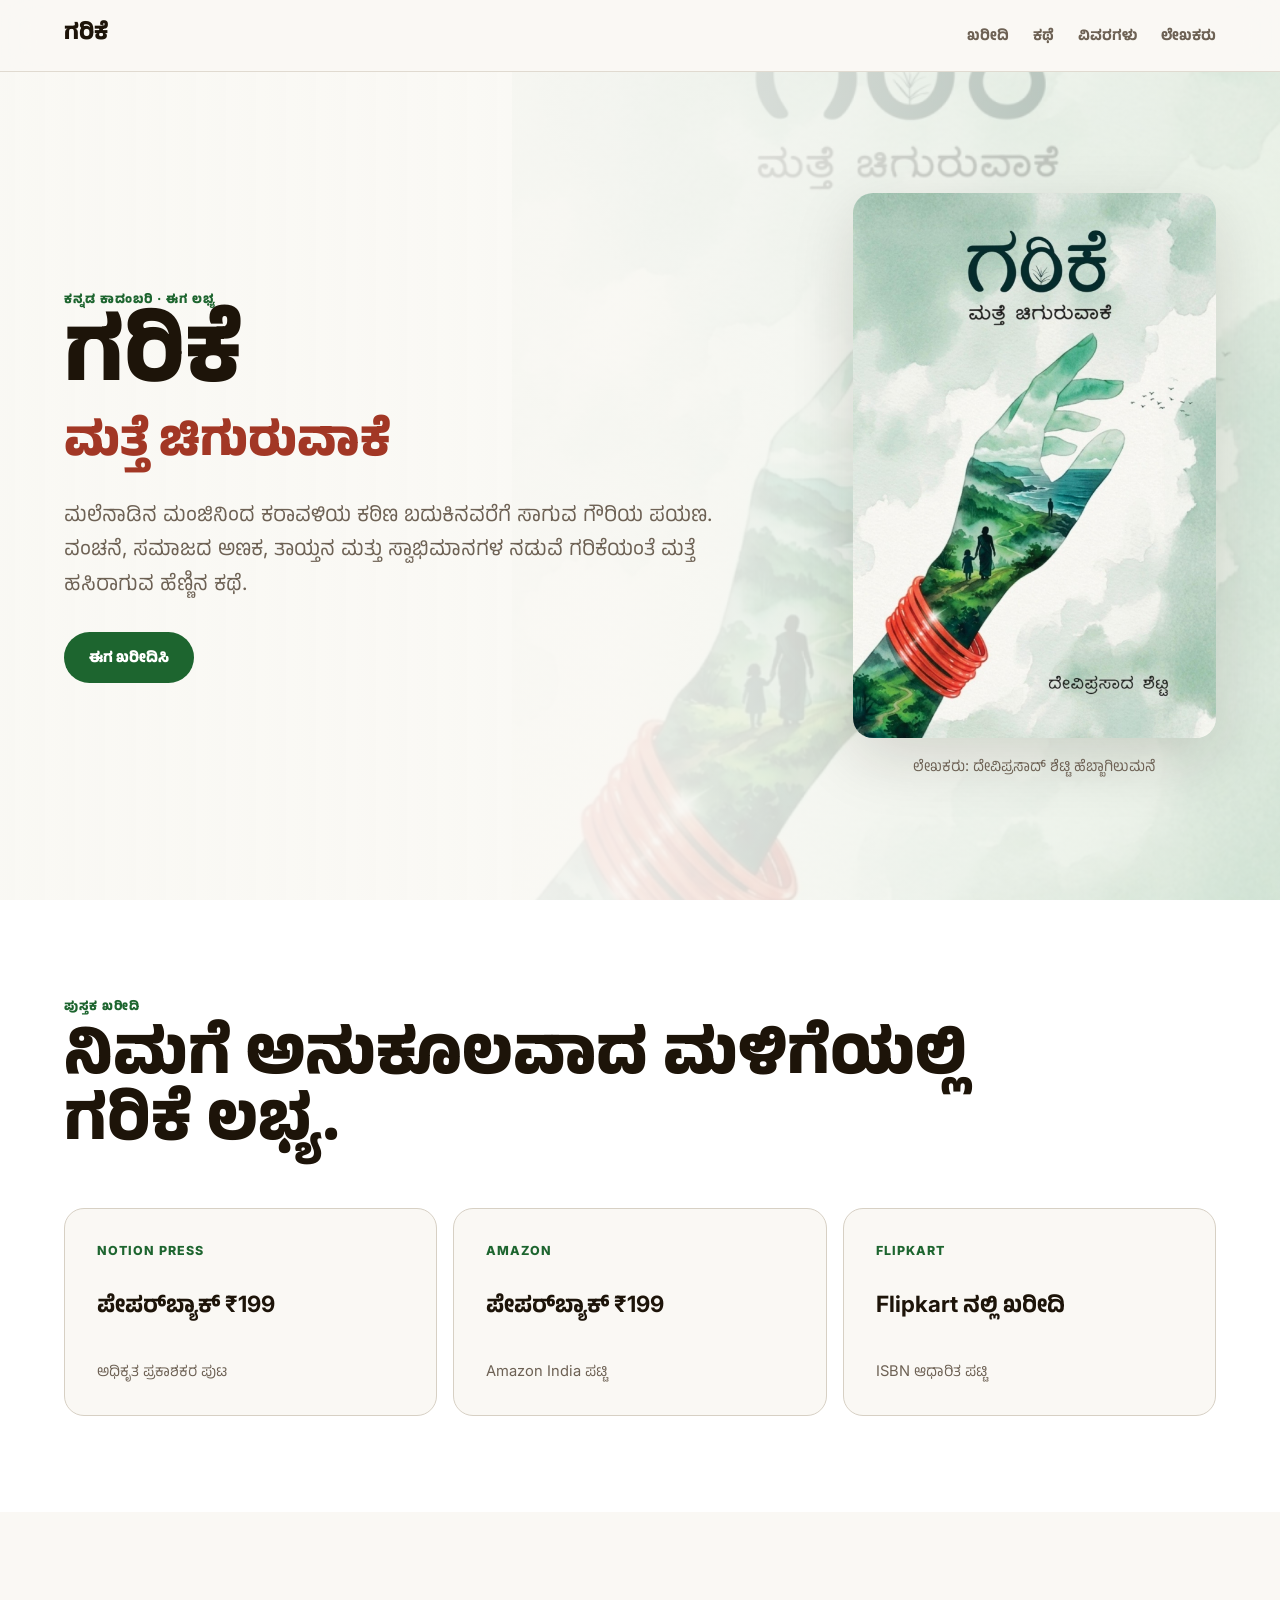
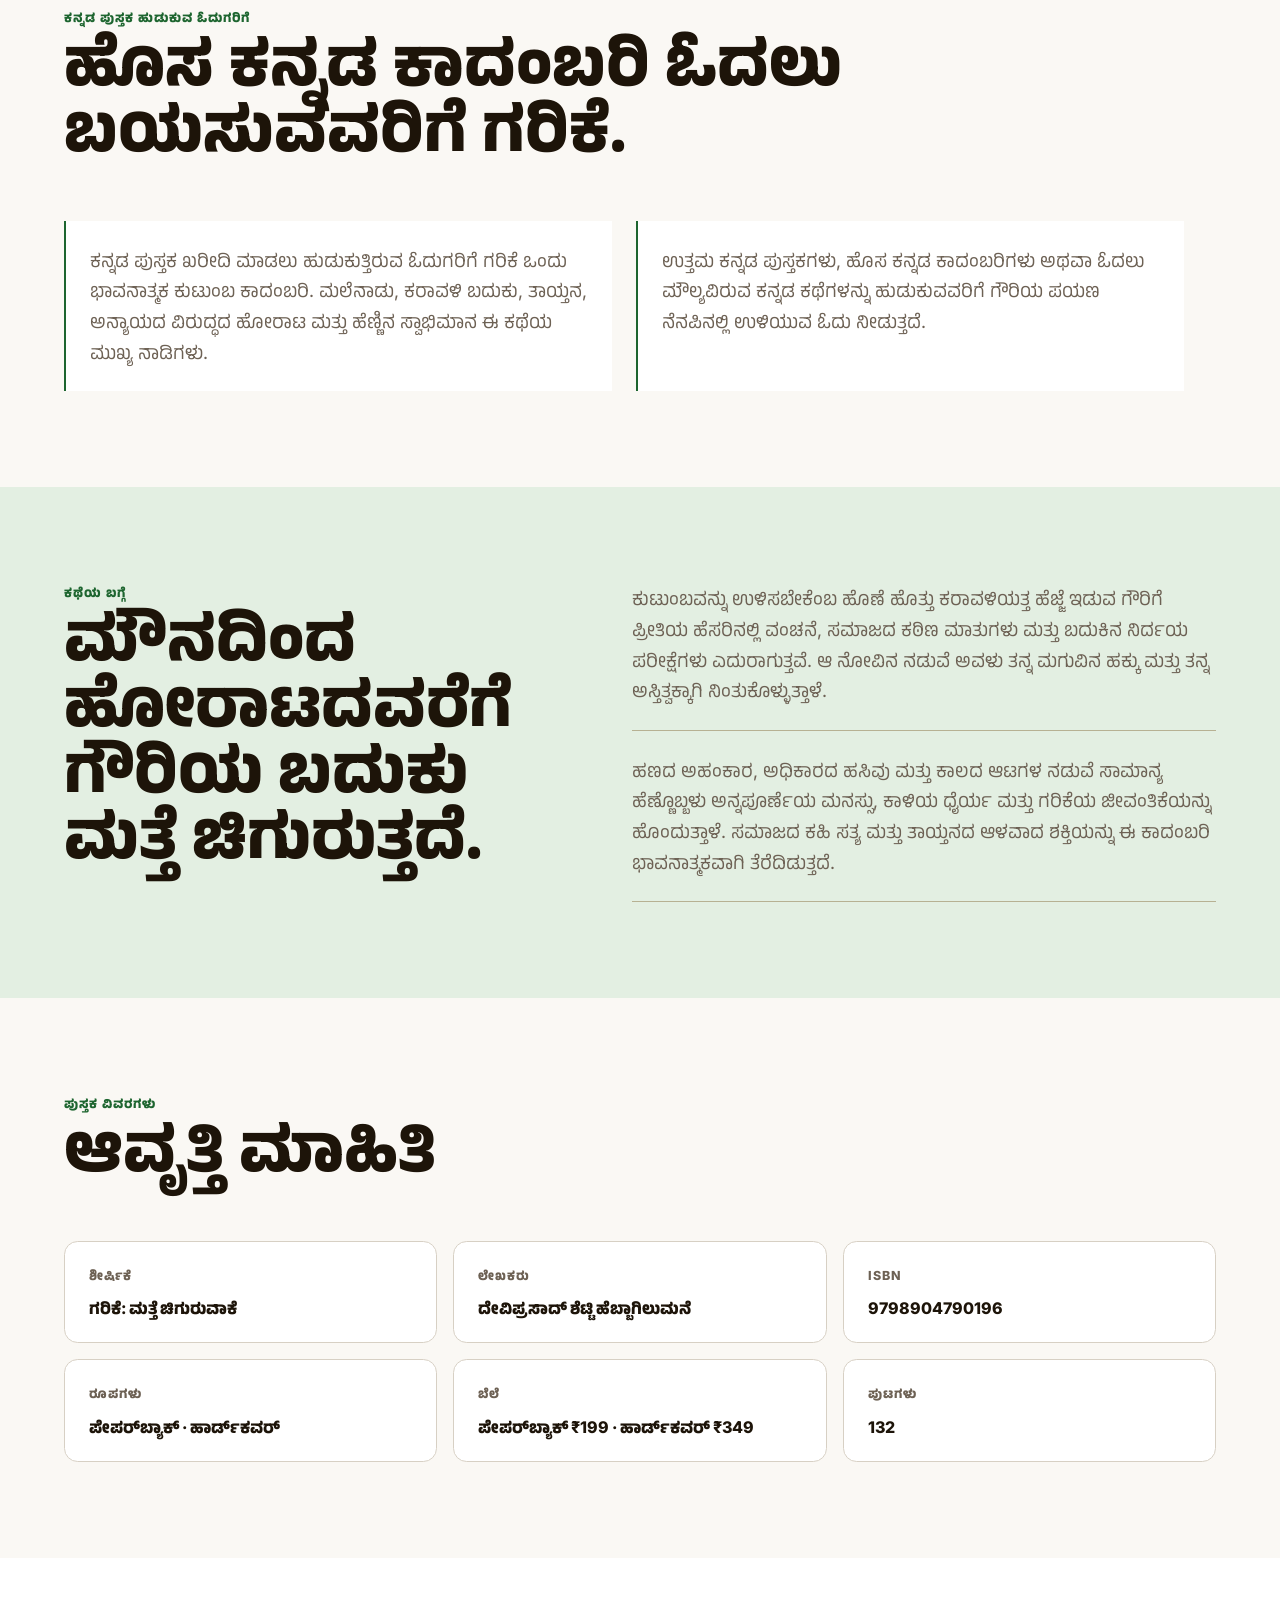
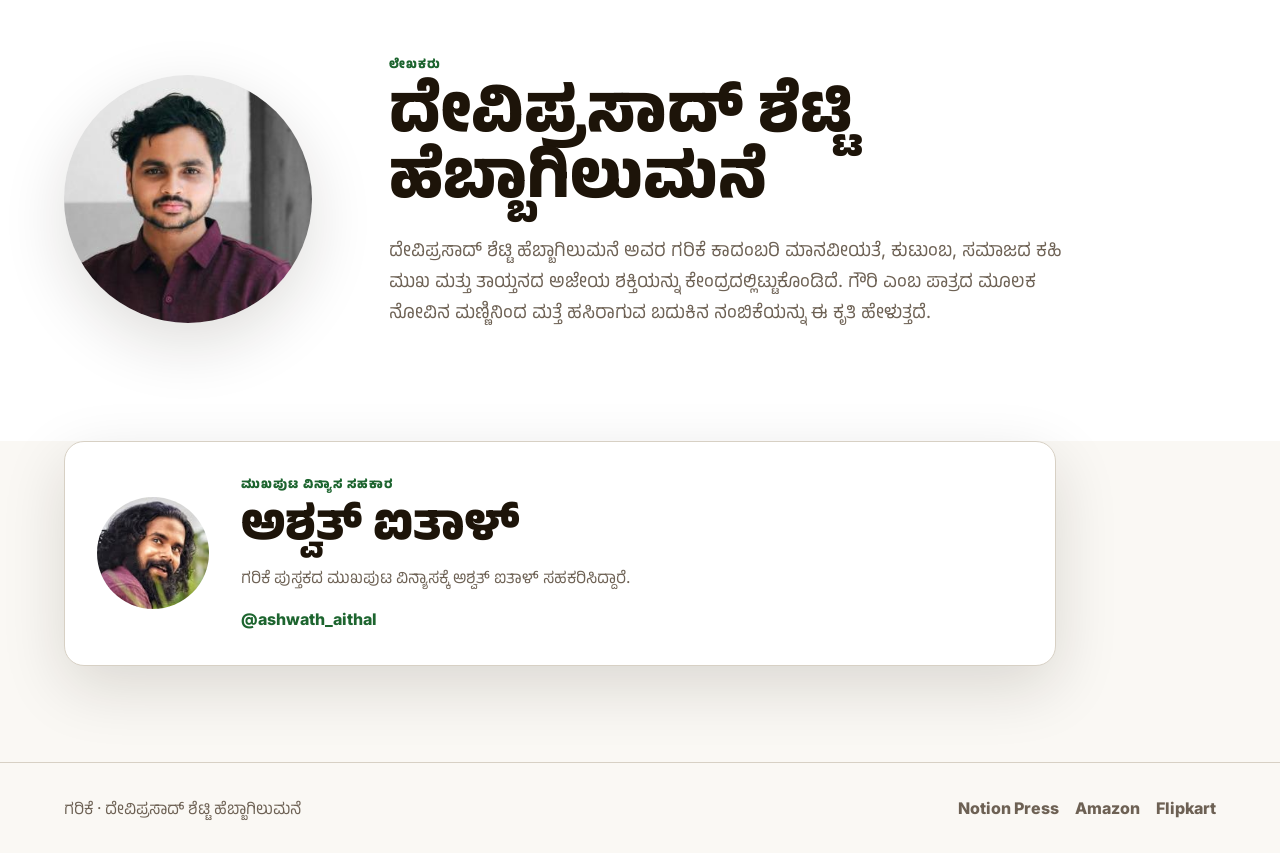
==== index.html @ dd0d026f "Improve search indexing for Garike" ====
<!DOCTYPE html>
<html lang="kn">
<head>
  <meta charset="UTF-8">
  <meta name="viewport" content="width=device-width, initial-scale=1.0">
  <meta name="description" content="ಗರಿಕೆ: ಮತ್ತೆ ಚಿಗುರುವಾಕೆ - ದೇವಿಪ್ರಸಾದ್ ಶೆಟ್ಟಿ ಹೆಬ್ಬಾಗಿಲುಮನೆ ಅವರ ಕನ್ನಡ ಕಾದಂಬರಿ. ಹೊಸ ಕನ್ನಡ ಪುಸ್ತಕ, ತಾಯ್ತನ ಮತ್ತು ಸ್ವಾಭಿಮಾನದ ಕಥೆ. Notion Press, Amazon ಮತ್ತು Flipkart ನಲ್ಲಿ ಖರೀದಿಸಿ.">
  <meta name="author" content="ದೇವಿಪ್ರಸಾದ್ ಶೆಟ್ಟಿ ಹೆಬ್ಬಾಗಿಲುಮನೆ">
  <meta name="robots" content="index, follow, max-image-preview:large">
  <meta name="keywords" content="ಗರಿಕೆ, Garike, Kannada book, Kannada novel, ಕನ್ನಡ ಪುಸ್ತಕ, ಕನ್ನಡ ಕಾದಂಬರಿ, best Kannada books, buy Kannada books, Deviprasad Shetty hebbagilumane">
  <link rel="canonical" href="https://deviprasadshetty-dev.github.io/garike/">
  <meta property="og:type" content="book">
  <meta property="og:title" content="ಗರಿಕೆ | ಕನ್ನಡ ಕಾದಂಬರಿ ಪುಸ್ತಕ">
  <meta property="og:description" content="ಗೌರಿಯ ಬದುಕು, ತಾಯ್ತನ, ಸ್ವಾಭಿಮಾನ ಮತ್ತು ಮತ್ತೆ ಚಿಗುರುವ ಧೈರ್ಯದ ಕನ್ನಡ ಕಾದಂಬರಿ.">
  <meta property="og:url" content="https://deviprasadshetty-dev.github.io/garike/">
  <meta property="og:image" content="https://deviprasadshetty-dev.github.io/garike/assets/garike-cover.webp">
  <meta property="og:locale" content="kn_IN">
  <meta name="twitter:card" content="summary_large_image">
  <meta name="twitter:title" content="ಗರಿಕೆ | ಕನ್ನಡ ಕಾದಂಬರಿ ಪುಸ್ತಕ">
  <meta name="twitter:description" content="ದೇವಿಪ್ರಸಾದ್ ಶೆಟ್ಟಿ ಹೆಬ್ಬಾಗಿಲುಮನೆ ಅವರ ಗರಿಕೆ ಕಾದಂಬರಿ Notion Press, Amazon ಮತ್ತು Flipkart ನಲ್ಲಿ ಲಭ್ಯ.">
  <meta name="twitter:image" content="https://deviprasadshetty-dev.github.io/garike/assets/garike-cover.webp">
  <title>ಗರಿಕೆ | ಕನ್ನಡ ಕಾದಂಬರಿ ಪುಸ್ತಕ | ದೇವಿಪ್ರಸಾದ್ ಶೆಟ್ಟಿ ಹೆಬ್ಬಾಗಿಲುಮನೆ</title>
  <link rel="preconnect" href="https://fonts.googleapis.com">
  <link rel="preconnect" href="https://fonts.gstatic.com" crossorigin>
  <link href="https://fonts.googleapis.com/css2?family=Anek+Kannada:wght@400;500;600;700&family=Inter:wght@400;500;600;700;800&display=swap" rel="stylesheet">
  <link rel="stylesheet" href="tokens.css">
  <link rel="stylesheet" href="styles.css">
  <script type="application/ld+json">
    {
      "@context": "https://schema.org",
      "@graph": [
        {
          "@type": "WebSite",
          "@id": "https://deviprasadshetty-dev.github.io/garike/#website",
          "url": "https://deviprasadshetty-dev.github.io/garike/",
          "name": "ಗರಿಕೆ",
          "inLanguage": "kn-IN"
        },
        {
          "@type": "WebPage",
          "@id": "https://deviprasadshetty-dev.github.io/garike/#webpage",
          "url": "https://deviprasadshetty-dev.github.io/garike/",
          "name": "ಗರಿಕೆ | ಕನ್ನಡ ಕಾದಂಬರಿ ಪುಸ್ತಕ",
          "isPartOf": {
            "@id": "https://deviprasadshetty-dev.github.io/garike/#website"
          },
          "about": {
            "@id": "https://deviprasadshetty-dev.github.io/garike/#book"
          },
          "primaryImageOfPage": "https://deviprasadshetty-dev.github.io/garike/assets/garike-cover.webp",
          "inLanguage": "kn-IN"
        },
        {
          "@type": "Person",
          "@id": "https://deviprasadshetty-dev.github.io/garike/#author",
          "name": "ದೇವಿಪ್ರಸಾದ್ ಶೆಟ್ಟಿ ಹೆಬ್ಬಾಗಿಲುಮನೆ",
          "alternateName": "Deviprasad Shetty hebbagilumane",
          "image": "https://deviprasadshetty-dev.github.io/garike/assets/deviprasad-shetty.webp"
        },
        {
          "@type": "Book",
          "@id": "https://deviprasadshetty-dev.github.io/garike/#book",
          "name": "ಗರಿಕೆ",
          "alternateName": "Garike: Matte Chiguruvake",
          "description": "ಗೌರಿಯ ಬದುಕು, ತಾಯ್ತನ, ಸ್ವಾಭಿಮಾನ ಮತ್ತು ಮತ್ತೆ ಚಿಗುರುವ ಧೈರ್ಯದ ಕನ್ನಡ ಕಾದಂಬರಿ.",
          "isbn": "9798904790196",
          "inLanguage": "kn",
          "numberOfPages": 132,
          "bookFormat": "https://schema.org/Paperback",
          "genre": "Kannada Literature and Fiction",
          "image": "https://deviprasadshetty-dev.github.io/garike/assets/garike-cover.webp",
          "author": {
            "@id": "https://deviprasadshetty-dev.github.io/garike/#author"
          },
          "offers": [
            {
              "@type": "Offer",
              "price": "199",
              "priceCurrency": "INR",
              "availability": "https://schema.org/InStock",
              "url": "https://notionpress.com/in/read/garike",
              "seller": {
                "@type": "Organization",
                "name": "Notion Press"
              }
            },
            {
              "@type": "Offer",
              "price": "199",
              "priceCurrency": "INR",
              "availability": "https://schema.org/InStock",
              "url": "https://amzn.in/d/03k40iW7",
              "seller": {
                "@type": "Organization",
                "name": "Amazon India"
              }
            }
          ]
        }
      ]
    }
  </script>
  <!-- Google tag (gtag.js) -->
  <script async src="https://www.googletagmanager.com/gtag/js?id=G-C2QEMDRJJS"></script>
  <script>
    window.dataLayer = window.dataLayer || [];
    function gtag(){dataLayer.push(arguments);}
    gtag('js', new Date());

    gtag('config', 'G-C2QEMDRJJS');
  </script>
</head>
<body>
  <header class="site-header" data-header>
    <a class="brand" href="#top" aria-label="ಗರಿಕೆ ಮುಖಪುಟ">
      <span>ಗರಿಕೆ</span>
    </a>
    <button class="nav-toggle" type="button" aria-label="ಮೆನು ತೆರೆಯಿರಿ" aria-expanded="false" data-nav-toggle>
      <span></span>
      <span></span>
    </button>
    <nav class="site-nav" data-nav>
      <a href="#buy">ಖರೀದಿ</a>
      <a href="#story">ಕಥೆ</a>
      <a href="#details">ವಿವರಗಳು</a>
      <a href="#author">ಲೇಖಕರು</a>
    </nav>
  </header>

  <main id="top">
    <section class="hero">
      <div class="hero-background" aria-hidden="true"></div>
      <div class="hero-inner">
        <div class="hero-copy reveal">
          <p class="eyebrow">ಕನ್ನಡ ಕಾದಂಬರಿ · ಈಗ ಲಭ್ಯ</p>
          <h1>ಗರಿಕೆ</h1>
          <p class="subtitle">ಮತ್ತೆ ಚಿಗುರುವಾಕೆ</p>
          <p class="lead">
            ಮಲೆನಾಡಿನ ಮಂಜಿನಿಂದ ಕರಾವಳಿಯ ಕಠಿಣ ಬದುಕಿನವರೆಗೆ ಸಾಗುವ ಗೌರಿಯ ಪಯಣ. ವಂಚನೆ, ಸಮಾಜದ ಅಣಕ, ತಾಯ್ತನ ಮತ್ತು ಸ್ವಾಭಿಮಾನಗಳ ನಡುವೆ ಗರಿಕೆಯಂತೆ ಮತ್ತೆ ಹಸಿರಾಗುವ ಹೆಣ್ಣಿನ ಕಥೆ.
          </p>
          <div class="hero-actions">
            <a class="button primary" href="#buy">ಈಗ ಖರೀದಿಸಿ</a>
          </div>
        </div>

        <figure class="book-cover reveal">
          <img src="assets/garike-cover.webp" alt="ಗರಿಕೆ ಪುಸ್ತಕದ ಮುಖಪುಟ">
          <figcaption>ಲೇಖಕರು: ದೇವಿಪ್ರಸಾದ್ ಶೆಟ್ಟಿ ಹೆಬ್ಬಾಗಿಲುಮನೆ</figcaption>
        </figure>
      </div>
    </section>

    <section class="purchase section-pad" id="buy" aria-label="ಖರೀದಿ ಕೊಂಡಿಗಳು">
      <div class="section-head reveal">
        <p class="eyebrow">ಪುಸ್ತಕ ಖರೀದಿ</p>
        <h2>ನಿಮಗೆ ಅನುಕೂಲವಾದ ಮಳಿಗೆಯಲ್ಲಿ ಗರಿಕೆ ಲಭ್ಯ.</h2>
      </div>
      <div class="purchase-grid">
        <a class="store-link reveal" href="https://notionpress.com/in/read/garike" target="_blank" rel="noopener">
          <span>Notion Press</span>
          <strong>ಪೇಪರ್‌ಬ್ಯಾಕ್ ₹199</strong>
          <em>ಅಧಿಕೃತ ಪ್ರಕಾಶಕರ ಪುಟ</em>
        </a>
        <a class="store-link reveal" href="https://amzn.in/d/03k40iW7" target="_blank" rel="noopener">
          <span>Amazon</span>
          <strong>ಪೇಪರ್‌ಬ್ಯಾಕ್ ₹199</strong>
          <em>Amazon India ಪಟ್ಟಿ</em>
        </a>
        <a class="store-link reveal" href="https://www.flipkart.com/garike/p/itm26f7aebade618?pid=9798904790196&amp;affid=editornoti" target="_blank" rel="noopener">
          <span>Flipkart</span>
          <strong>Flipkart ನಲ್ಲಿ ಖರೀದಿ</strong>
          <em>ISBN ಆಧಾರಿತ ಪಟ್ಟಿ</em>
        </a>
      </div>
    </section>

    <section class="reader-guide section-pad" aria-label="ಕನ್ನಡ ಪುಸ್ತಕ ಹುಡುಕುವ ಓದುಗರಿಗೆ">
      <div class="section-head reveal">
        <p class="eyebrow">ಕನ್ನಡ ಪುಸ್ತಕ ಹುಡುಕುವ ಓದುಗರಿಗೆ</p>
        <h2>ಹೊಸ ಕನ್ನಡ ಕಾದಂಬರಿ ಓದಲು ಬಯಸುವವರಿಗೆ ಗರಿಕೆ.</h2>
      </div>
      <div class="reader-guide-body reveal">
        <p>
          ಕನ್ನಡ ಪುಸ್ತಕ ಖರೀದಿ ಮಾಡಲು ಹುಡುಕುತ್ತಿರುವ ಓದುಗರಿಗೆ ಗರಿಕೆ ಒಂದು ಭಾವನಾತ್ಮಕ ಕುಟುಂಬ ಕಾದಂಬರಿ. ಮಲೆನಾಡು, ಕರಾವಳಿ ಬದುಕು, ತಾಯ್ತನ, ಅನ್ಯಾಯದ ವಿರುದ್ಧದ ಹೋರಾಟ ಮತ್ತು ಹೆಣ್ಣಿನ ಸ್ವಾಭಿಮಾನ ಈ ಕಥೆಯ ಮುಖ್ಯ ನಾಡಿಗಳು.
        </p>
        <p>
          ಉತ್ತಮ ಕನ್ನಡ ಪುಸ್ತಕಗಳು, ಹೊಸ ಕನ್ನಡ ಕಾದಂಬರಿಗಳು ಅಥವಾ ಓದಲು ಮೌಲ್ಯವಿರುವ ಕನ್ನಡ ಕಥೆಗಳನ್ನು ಹುಡುಕುವವರಿಗೆ ಗೌರಿಯ ಪಯಣ ನೆನಪಿನಲ್ಲಿ ಉಳಿಯುವ ಓದು ನೀಡುತ್ತದೆ.
        </p>
      </div>
    </section>

    <section class="story section-pad" id="story">
      <div class="story-intro reveal">
        <p class="eyebrow">ಕಥೆಯ ಬಗ್ಗೆ</p>
        <h2>ಮೌನದಿಂದ ಹೋರಾಟದವರೆಗೆ ಗೌರಿಯ ಬದುಕು ಮತ್ತೆ ಚಿಗುರುತ್ತದೆ.</h2>
      </div>
      <div class="story-body reveal">
        <p>
          ಕುಟುಂಬವನ್ನು ಉಳಿಸಬೇಕೆಂಬ ಹೊಣೆ ಹೊತ್ತು ಕರಾವಳಿಯತ್ತ ಹೆಜ್ಜೆ ಇಡುವ ಗೌರಿಗೆ ಪ್ರೀತಿಯ ಹೆಸರಿನಲ್ಲಿ ವಂಚನೆ, ಸಮಾಜದ ಕಠಿಣ ಮಾತುಗಳು ಮತ್ತು ಬದುಕಿನ ನಿರ್ದಯ ಪರೀಕ್ಷೆಗಳು ಎದುರಾಗುತ್ತವೆ. ಆ ನೋವಿನ ನಡುವೆ ಅವಳು ತನ್ನ ಮಗುವಿನ ಹಕ್ಕು ಮತ್ತು ತನ್ನ ಅಸ್ತಿತ್ವಕ್ಕಾಗಿ ನಿಂತುಕೊಳ್ಳುತ್ತಾಳೆ.
        </p>
        <p>
          ಹಣದ ಅಹಂಕಾರ, ಅಧಿಕಾರದ ಹಸಿವು ಮತ್ತು ಕಾಲದ ಆಟಗಳ ನಡುವೆ ಸಾಮಾನ್ಯ ಹೆಣ್ಣೊಬ್ಬಳು ಅನ್ನಪೂರ್ಣೆಯ ಮನಸ್ಸು, ಕಾಳಿಯ ಧೈರ್ಯ ಮತ್ತು ಗರಿಕೆಯ ಜೀವಂತಿಕೆಯನ್ನು ಹೊಂದುತ್ತಾಳೆ. ಸಮಾಜದ ಕಹಿ ಸತ್ಯ ಮತ್ತು ತಾಯ್ತನದ ಆಳವಾದ ಶಕ್ತಿಯನ್ನು ಈ ಕಾದಂಬರಿ ಭಾವನಾತ್ಮಕವಾಗಿ ತೆರೆದಿಡುತ್ತದೆ.
        </p>
      </div>
    </section>

    <section class="details section-pad" id="details">
      <div class="section-head reveal">
        <p class="eyebrow">ಪುಸ್ತಕ ವಿವರಗಳು</p>
        <h2>ಆವೃತ್ತಿ ಮಾಹಿತಿ</h2>
      </div>
      <dl class="detail-list reveal">
        <div>
          <dt>ಶೀರ್ಷಿಕೆ</dt>
          <dd>ಗರಿಕೆ: ಮತ್ತೆ ಚಿಗುರುವಾಕೆ</dd>
        </div>
        <div>
          <dt>ಲೇಖಕರು</dt>
          <dd>ದೇವಿಪ್ರಸಾದ್ ಶೆಟ್ಟಿ ಹೆಬ್ಬಾಗಿಲುಮನೆ</dd>
        </div>
        <div>
          <dt>ISBN</dt>
          <dd>9798904790196</dd>
        </div>
        <div>
          <dt>ರೂಪಗಳು</dt>
          <dd>ಪೇಪರ್‌ಬ್ಯಾಕ್ · ಹಾರ್ಡ್‌ಕವರ್</dd>
        </div>
        <div>
          <dt>ಬೆಲೆ</dt>
          <dd>ಪೇಪರ್‌ಬ್ಯಾಕ್ ₹199 · ಹಾರ್ಡ್‌ಕವರ್ ₹349</dd>
        </div>
        <div>
          <dt>ಪುಟಗಳು</dt>
          <dd>132</dd>
        </div>
      </dl>
    </section>

    <section class="author section-pad" id="author">
      <img class="author-photo reveal" src="assets/deviprasad-shetty.webp" alt="ದೇವಿಪ್ರಸಾದ್ ಶೆಟ್ಟಿ ಹೆಬ್ಬಾಗಿಲುಮನೆ">
      <div class="author-text reveal">
        <p class="eyebrow">ಲೇಖಕರು</p>
        <h2>ದೇವಿಪ್ರಸಾದ್ ಶೆಟ್ಟಿ ಹೆಬ್ಬಾಗಿಲುಮನೆ</h2>
        <p>
          ದೇವಿಪ್ರಸಾದ್ ಶೆಟ್ಟಿ ಹೆಬ್ಬಾಗಿಲುಮನೆ ಅವರ ಗರಿಕೆ ಕಾದಂಬರಿ ಮಾನವೀಯತೆ, ಕುಟುಂಬ, ಸಮಾಜದ ಕಹಿ ಮುಖ ಮತ್ತು ತಾಯ್ತನದ ಅಜೇಯ ಶಕ್ತಿಯನ್ನು ಕೇಂದ್ರದಲ್ಲಿಟ್ಟುಕೊಂಡಿದೆ. ಗೌರಿ ಎಂಬ ಪಾತ್ರದ ಮೂಲಕ ನೋವಿನ ಮಣ್ಣಿನಿಂದ ಮತ್ತೆ ಹಸಿರಾಗುವ ಬದುಕಿನ ನಂಬಿಕೆಯನ್ನು ಈ ಕೃತಿ ಹೇಳುತ್ತದೆ.
        </p>
      </div>
    </section>

    <section class="credit section-pad" aria-label="ಮುಖಪುಟ ವಿನ್ಯಾಸ ಕ್ರೆಡಿಟ್">
      <div class="credit-card reveal">
        <img src="assets/ashwath-aithal.jpg" alt="ಅಶ್ವತ್ ಐತಾಳ್">
        <div>
          <p class="eyebrow">ಮುಖಪುಟ ವಿನ್ಯಾಸ ಸಹಕಾರ</p>
          <h2>ಅಶ್ವತ್ ಐತಾಳ್</h2>
          <p>ಗರಿಕೆ ಪುಸ್ತಕದ ಮುಖಪುಟ ವಿನ್ಯಾಸಕ್ಕೆ ಅಶ್ವತ್ ಐತಾಳ್ ಸಹಕರಿಸಿದ್ದಾರೆ.</p>
          <a class="profile-link" href="https://www.instagram.com/ashwath_aithal/" target="_blank" rel="noopener">@ashwath_aithal</a>
        </div>
      </div>
    </section>
  </main>

  <footer class="site-footer">
    <p>ಗರಿಕೆ · ದೇವಿಪ್ರಸಾದ್ ಶೆಟ್ಟಿ ಹೆಬ್ಬಾಗಿಲುಮನೆ</p>
    <div>
      <a href="https://notionpress.com/in/read/garike" target="_blank" rel="noopener">Notion Press</a>
      <a href="https://amzn.in/d/03k40iW7" target="_blank" rel="noopener">Amazon</a>
      <a href="https://www.flipkart.com/garike/p/itm26f7aebade618?pid=9798904790196&amp;affid=editornoti" target="_blank" rel="noopener">Flipkart</a>
    </div>
  </footer>

  <script src="script.js"></script>
</body>
</html>
---- tokens.css ----
/* Clean redesign · premium book landing · calm sage accent
 * Verification target: no horizontal overflow at 320 / 375 / 414 / 768 / desktop
 */
:root {
  --color-page: oklch(98% 0.006 95);
  --color-surface: oklch(100% 0 0);
  --color-soft: oklch(94% 0.022 142);
  --color-soft-2: oklch(91% 0.028 88);
  --color-ink: oklch(20% 0.025 70);
  --color-muted: oklch(50% 0.025 70);
  --color-line: oklch(86% 0.018 82);
  --color-accent: oklch(45% 0.112 148);
  --color-accent-dark: oklch(35% 0.098 148);
  --color-warm: oklch(68% 0.14 58);
  --color-red: oklch(49% 0.145 32);
  --color-white: oklch(100% 0 0);
  --color-focus: oklch(58% 0.15 148);

  --font-display: "Anek Kannada", "Inter", system-ui, sans-serif;
  --font-body: "Inter", "Anek Kannada", system-ui, sans-serif;

  --space-2xs: 0.25rem;
  --space-xs: 0.5rem;
  --space-sm: 0.75rem;
  --space-md: 1rem;
  --space-lg: 1.5rem;
  --space-xl: 2rem;
  --space-2xl: 3rem;
  --space-3xl: 4.5rem;
  --space-4xl: 6rem;

  --text-xs: 0.78rem;
  --text-sm: 0.92rem;
  --text-md: 1rem;
  --text-lg: 1.16rem;
  --text-xl: 1.4rem;
  --text-2xl: 2rem;
  --text-3xl: clamp(2.6rem, 7vw, 5.8rem);

  --radius-sm: 0.5rem;
  --radius-md: 0.85rem;
  --radius-lg: 1.25rem;
  --shadow-soft: 0 1.3rem 4rem color-mix(in oklch, var(--color-ink) 14%, transparent);
  --rule-thin: 1px;
  --rule-heavy: 2px;

  --ease-out: cubic-bezier(0.16, 1, 0.3, 1);
  --ease-in: cubic-bezier(0.7, 0, 0.84, 0);
  --ease-in-out: cubic-bezier(0.65, 0, 0.35, 1);
  --dur-fast: 160ms;
  --dur-med: 260ms;
  --dur-slow: 520ms;
}
---- styles.css ----
@import url("tokens.css");

*,
*::before,
*::after {
  box-sizing: border-box;
}

html,
body {
  min-width: 0;
  overflow-x: clip;
}

html {
  scroll-behavior: smooth;
}

body {
  margin: 0;
  background: var(--color-page);
  color: var(--color-ink);
  font-family: var(--font-body);
  font-size: var(--text-md);
  line-height: 1.65;
}

img {
  display: block;
  max-width: 100%;
}

a {
  color: inherit;
  text-decoration: none;
}

button,
a {
  -webkit-tap-highlight-color: transparent;
}

:focus-visible {
  outline: var(--rule-heavy) solid var(--color-focus);
  outline-offset: 4px;
}

.site-header {
  position: sticky;
  top: 0;
  z-index: 40;
  display: flex;
  align-items: center;
  justify-content: space-between;
  min-height: 72px;
  padding: 0 clamp(var(--space-md), 5vw, var(--space-3xl));
  border-bottom: var(--rule-thin) solid color-mix(in oklch, var(--color-line) 75%, transparent);
  background: color-mix(in oklch, var(--color-page) 86%, transparent);
  backdrop-filter: blur(18px);
}

.brand {
  font-family: var(--font-display);
  font-size: var(--text-xl);
  font-weight: 800;
  letter-spacing: 0;
}

.site-nav,
.hero-actions,
.site-footer div {
  display: flex;
  align-items: center;
}

.site-nav {
  gap: var(--space-lg);
  color: var(--color-muted);
  font-size: var(--text-sm);
  font-weight: 700;
}

.site-nav a {
  transition: color var(--dur-fast) var(--ease-out);
}

.site-nav a:hover,
.site-nav a:active {
  color: var(--color-accent);
}

.nav-toggle {
  display: none;
  width: 2.7rem;
  height: 2.7rem;
  border: var(--rule-thin) solid var(--color-line);
  border-radius: 999px;
  background: var(--color-surface);
  color: var(--color-ink);
}

.nav-toggle span {
  display: block;
  width: 1.1rem;
  height: var(--rule-heavy);
  margin: var(--space-2xs) auto;
  background: var(--color-ink);
}

.section-pad {
  padding: var(--space-4xl) clamp(var(--space-md), 5vw, var(--space-3xl));
}

.hero {
  position: relative;
  min-height: calc(100vh - 72px);
  overflow: clip;
}

.hero-background {
  position: absolute;
  inset: 0;
  background:
    linear-gradient(90deg, var(--color-page) 0%, color-mix(in oklch, var(--color-page) 92%, transparent) 48%, color-mix(in oklch, var(--color-soft) 70%, transparent) 100%),
    url("assets/garike-cover.webp") right center / min(48rem, 62vw) auto no-repeat;
  filter: saturate(0.9);
}

.hero-inner {
  position: relative;
  display: grid;
  grid-template-columns: minmax(0, 1fr) minmax(16rem, 0.52fr);
  gap: clamp(var(--space-xl), 7vw, var(--space-4xl));
  align-items: center;
  min-height: calc(100vh - 72px);
  padding: var(--space-3xl) clamp(var(--space-md), 5vw, var(--space-3xl));
}

.hero-copy {
  max-width: 46rem;
}

.eyebrow {
  margin: 0 0 var(--space-sm);
  color: var(--color-accent);
  font-size: var(--text-xs);
  font-weight: 800;
  letter-spacing: 0.08em;
  text-transform: uppercase;
}

h1,
h2,
h3,
p {
  margin-top: 0;
}

h1 {
  margin-bottom: var(--space-sm);
  font-family: var(--font-display);
  font-size: var(--text-3xl);
  font-weight: 800;
  line-height: 0.98;
  overflow-wrap: anywhere;
}

h2 {
  margin-bottom: var(--space-md);
  font-family: var(--font-display);
  font-size: clamp(2rem, 5vw, 4rem);
  font-weight: 800;
  line-height: 1.03;
}

.subtitle {
  margin-bottom: var(--space-lg);
  color: var(--color-red);
  font-family: var(--font-display);
  font-size: clamp(1.45rem, 4vw, 3rem);
  font-weight: 800;
  line-height: 1.08;
}

.lead {
  max-width: 42rem;
  color: var(--color-muted);
  font-size: clamp(1.05rem, 2vw, 1.3rem);
}

.hero-actions {
  flex-wrap: wrap;
  gap: var(--space-sm);
  margin-top: var(--space-xl);
}

.button {
  display: inline-flex;
  align-items: center;
  justify-content: center;
  min-height: 3.2rem;
  padding: 0 var(--space-lg);
  border: var(--rule-thin) solid transparent;
  border-radius: 999px;
  cursor: pointer;
  font: 800 var(--text-sm) / 1 var(--font-body);
  transition: transform var(--dur-fast) var(--ease-out), background var(--dur-fast) var(--ease-out), border-color var(--dur-fast) var(--ease-out);
}

.button:hover {
  transform: translateY(-2px);
}

.button:active {
  transform: translateY(0);
}

.button.primary {
  background: var(--color-accent);
  color: var(--color-white);
}

.button.primary:hover {
  background: var(--color-accent-dark);
}

.button.secondary {
  border-color: var(--color-line);
  background: var(--color-surface);
  color: var(--color-ink);
}

.button.secondary:hover {
  border-color: var(--color-accent);
  background: var(--color-soft);
}

.book-cover {
  margin: 0;
}

.book-cover img {
  width: min(100%, 24rem);
  margin-inline: auto;
  border-radius: var(--radius-lg);
  box-shadow: var(--shadow-soft);
}

.book-cover figcaption {
  margin-top: var(--space-md);
  color: var(--color-muted);
  font-size: var(--text-sm);
  text-align: center;
}

.purchase {
  background: var(--color-surface);
}

.reader-guide {
  background: var(--color-page);
}

.reader-guide-body {
  display: grid;
  grid-template-columns: repeat(2, minmax(0, 1fr));
  gap: var(--space-lg);
  max-width: 70rem;
  color: var(--color-muted);
  font-size: var(--text-lg);
}

.reader-guide-body p {
  margin: 0;
  padding: var(--space-lg);
  border-left: var(--rule-heavy) solid var(--color-accent);
  background: var(--color-surface);
}

.section-head {
  max-width: 62rem;
  margin-bottom: var(--space-2xl);
}

.section-head h2 {
  margin-bottom: 0;
}

.purchase-grid {
  display: grid;
  grid-template-columns: repeat(3, minmax(0, 1fr));
  gap: var(--space-md);
}

.store-link {
  display: grid;
  gap: var(--space-md);
  min-height: 13rem;
  padding: var(--space-xl);
  border: var(--rule-thin) solid var(--color-line);
  border-radius: var(--radius-lg);
  background: var(--color-page);
  transition: transform var(--dur-fast) var(--ease-out), border-color var(--dur-fast) var(--ease-out), box-shadow var(--dur-fast) var(--ease-out);
}

.store-link:hover {
  border-color: color-mix(in oklch, var(--color-accent) 55%, var(--color-line));
  box-shadow: var(--shadow-soft);
  transform: translateY(-4px);
}

.store-link span {
  color: var(--color-accent);
  font-size: var(--text-xs);
  font-weight: 800;
  letter-spacing: 0.08em;
  text-transform: uppercase;
}

.store-link strong {
  font-size: var(--text-xl);
  line-height: 1.15;
}

.store-link em {
  align-self: end;
  color: var(--color-muted);
  font-size: var(--text-sm);
  font-style: normal;
}

.story {
  display: grid;
  grid-template-columns: minmax(0, 0.82fr) minmax(0, 1fr);
  gap: clamp(var(--space-xl), 7vw, var(--space-4xl));
  align-items: start;
  background: var(--color-soft);
}

.story-intro {
  position: sticky;
  top: 100px;
}

.story-body {
  display: grid;
  gap: var(--space-lg);
  color: var(--color-muted);
  font-size: var(--text-lg);
}

.story-body p {
  margin: 0;
  padding-bottom: var(--space-lg);
  border-bottom: var(--rule-thin) solid color-mix(in oklch, var(--color-accent) 25%, var(--color-line));
}

.details {
  background: var(--color-page);
}

.detail-list {
  display: grid;
  grid-template-columns: repeat(3, minmax(0, 1fr));
  gap: var(--space-md);
  margin: 0;
}

.detail-list div {
  padding: var(--space-lg);
  border: var(--rule-thin) solid var(--color-line);
  border-radius: var(--radius-md);
  background: var(--color-surface);
}

.detail-list dt {
  margin-bottom: var(--space-sm);
  color: var(--color-muted);
  font-size: var(--text-xs);
  font-weight: 800;
  letter-spacing: 0.08em;
  text-transform: uppercase;
}

.detail-list dd {
  margin: 0;
  font-weight: 800;
  line-height: 1.25;
}

.author {
  display: grid;
  grid-template-columns: minmax(12rem, 0.3fr) minmax(0, 1fr);
  gap: clamp(var(--space-xl), 6vw, var(--space-4xl));
  align-items: center;
  background: var(--color-surface);
}

.author-photo {
  width: min(100%, 18rem);
  aspect-ratio: 1;
  border-radius: 50%;
  object-fit: cover;
  box-shadow: var(--shadow-soft);
}

.author-text p:not(.eyebrow):not(.copy-status) {
  max-width: 44rem;
  color: var(--color-muted);
  font-size: var(--text-lg);
}

.credit {
  background: var(--color-page);
  padding-top: 0;
}

.credit-card {
  display: grid;
  grid-template-columns: auto minmax(0, 1fr);
  gap: var(--space-xl);
  align-items: center;
  max-width: 62rem;
  padding: var(--space-xl);
  border: var(--rule-thin) solid var(--color-line);
  border-radius: var(--radius-lg);
  background: var(--color-surface);
  box-shadow: var(--shadow-soft);
}

.credit-card img {
  width: 7rem;
  height: 7rem;
  border-radius: 50%;
  object-fit: cover;
}

.credit-card h2 {
  margin-bottom: var(--space-xs);
  font-size: clamp(1.8rem, 4vw, 3rem);
}

.credit-card p:not(.eyebrow) {
  margin-bottom: var(--space-md);
  color: var(--color-muted);
}

.profile-link {
  color: var(--color-accent);
  font-weight: 800;
}

.profile-link:hover {
  color: var(--color-accent-dark);
}

.site-footer {
  display: flex;
  align-items: center;
  justify-content: space-between;
  gap: var(--space-lg);
  padding: var(--space-xl) clamp(var(--space-md), 5vw, var(--space-3xl));
  border-top: var(--rule-thin) solid var(--color-line);
  color: var(--color-muted);
}

.site-footer p {
  margin-bottom: 0;
}

.site-footer div {
  flex-wrap: wrap;
  gap: var(--space-md);
  font-weight: 800;
}

.site-footer a:hover {
  color: var(--color-accent);
}

.reveal {
  opacity: 0;
  transform: translateY(16px);
  transition: opacity var(--dur-slow) var(--ease-out), transform var(--dur-slow) var(--ease-out);
}

.reveal.is-visible {
  opacity: 1;
  transform: translateY(0);
}

@media (max-width: 1020px) {
  .hero-inner,
  .story,
  .author {
    grid-template-columns: 1fr;
  }

  .hero {
    min-height: auto;
  }

  .hero-inner {
    min-height: auto;
  }

  .hero-background {
    background:
      linear-gradient(180deg, var(--color-page) 0%, color-mix(in oklch, var(--color-soft) 62%, var(--color-page)) 100%),
      url("assets/garike-cover.webp") right top / min(34rem, 80vw) auto no-repeat;
  }

  .story-intro {
    position: static;
  }

  .purchase-grid {
    grid-template-columns: repeat(2, minmax(0, 1fr));
  }

  .reader-guide-body {
    grid-template-columns: 1fr;
  }
}

@media (max-width: 760px) {
  .site-header {
    min-height: 68px;
  }

  .nav-toggle {
    display: block;
  }

  .site-nav {
    position: absolute;
    top: 100%;
    right: var(--space-md);
    left: var(--space-md);
    display: none;
    flex-direction: column;
    align-items: stretch;
    gap: 0;
    border: var(--rule-thin) solid var(--color-line);
    border-radius: var(--radius-md);
    background: var(--color-surface);
    box-shadow: var(--shadow-soft);
  }

  .site-nav.is-open {
    display: flex;
  }

  .site-nav a {
    padding: var(--space-md);
    border-bottom: var(--rule-thin) solid var(--color-line);
  }

  .site-nav a:last-child {
    border-bottom: 0;
  }

  .section-pad,
  .hero-inner {
    padding-inline: var(--space-md);
  }

  h1 {
    font-size: clamp(2.7rem, 16vw, 4rem);
  }

  .hero-actions {
    align-items: stretch;
    flex-direction: column;
  }

  .button {
    width: 100%;
  }

  .purchase-grid,
  .detail-list {
    grid-template-columns: 1fr;
  }

  .store-link {
    min-height: auto;
    padding: var(--space-lg);
  }

  .site-footer {
    align-items: flex-start;
    flex-direction: column;
  }

  .credit-card {
    grid-template-columns: 1fr;
  }

}

@media (prefers-reduced-motion: reduce) {
  html {
    scroll-behavior: auto;
  }

  *,
  *::before,
  *::after {
    transition-duration: 1ms !important;
    animation-duration: 1ms !important;
    animation-iteration-count: 1 !important;
  }

  .reveal {
    opacity: 1;
    transform: none;
  }
}
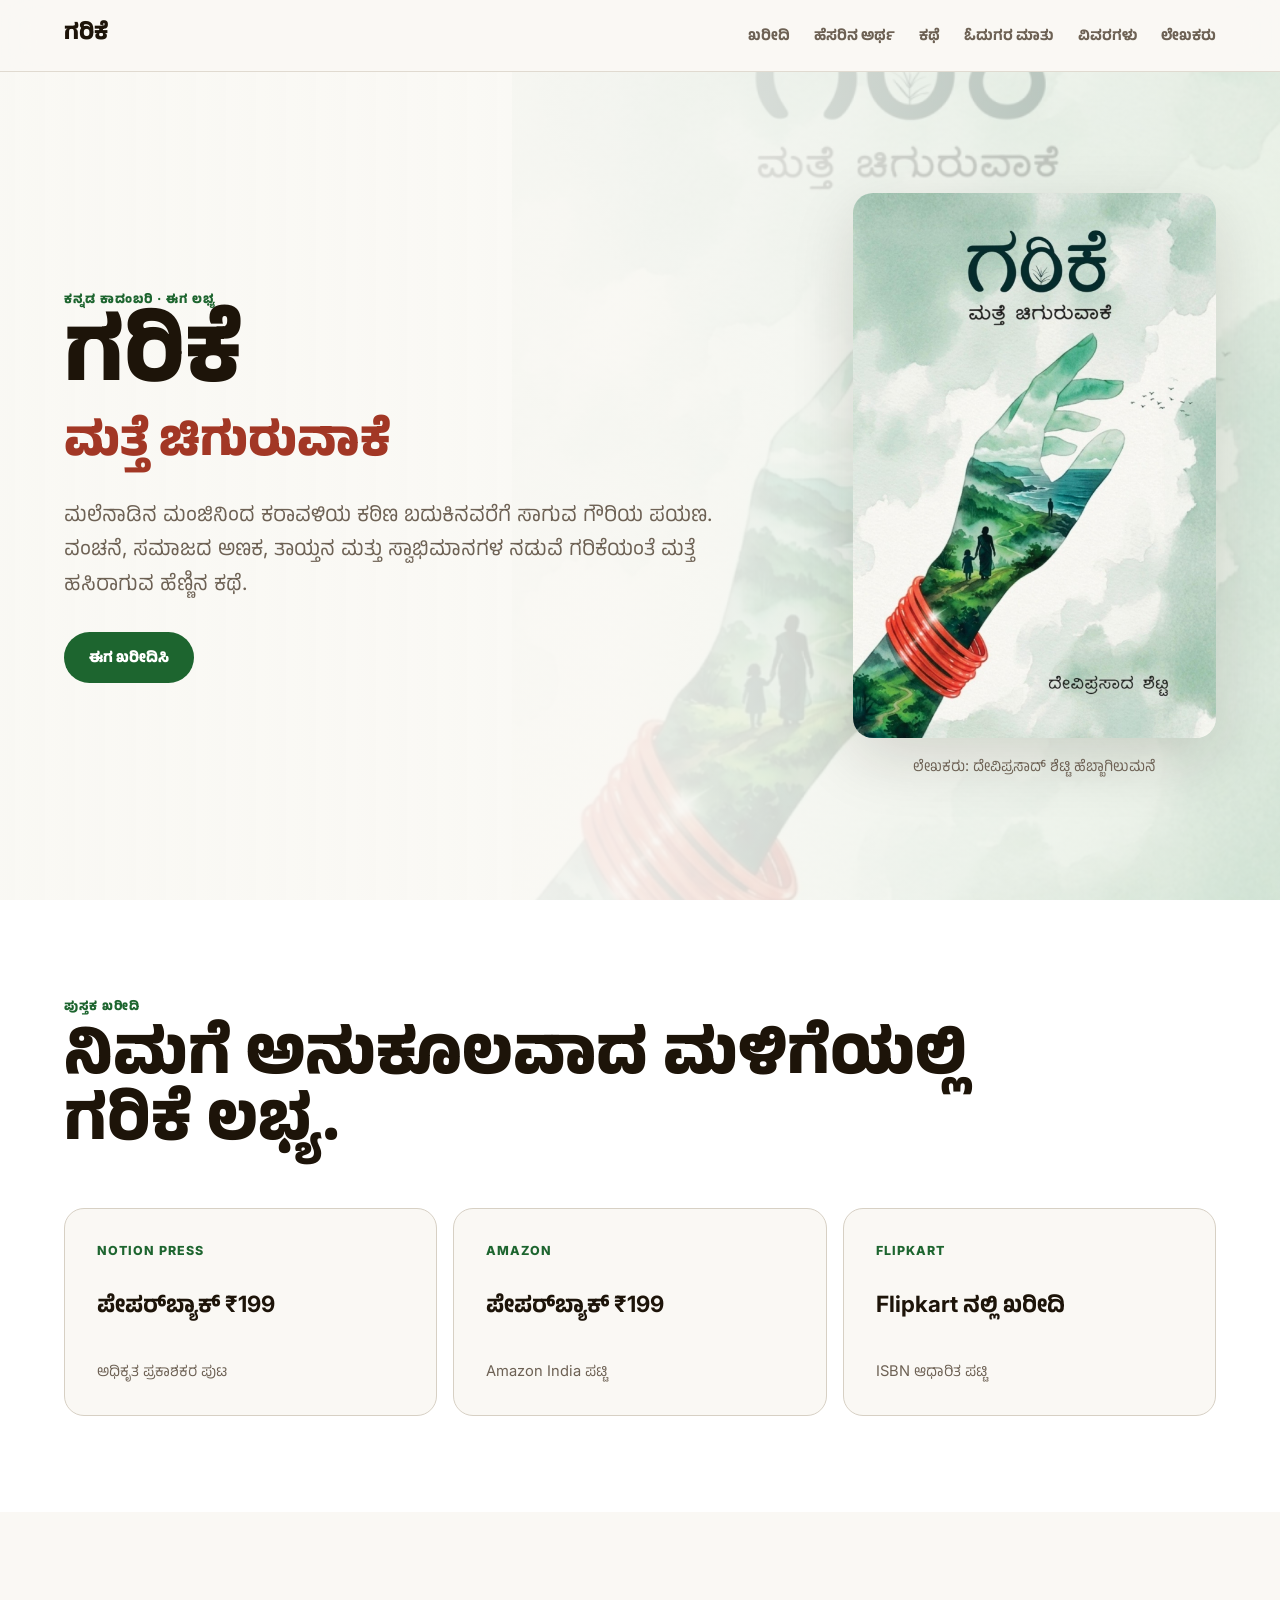
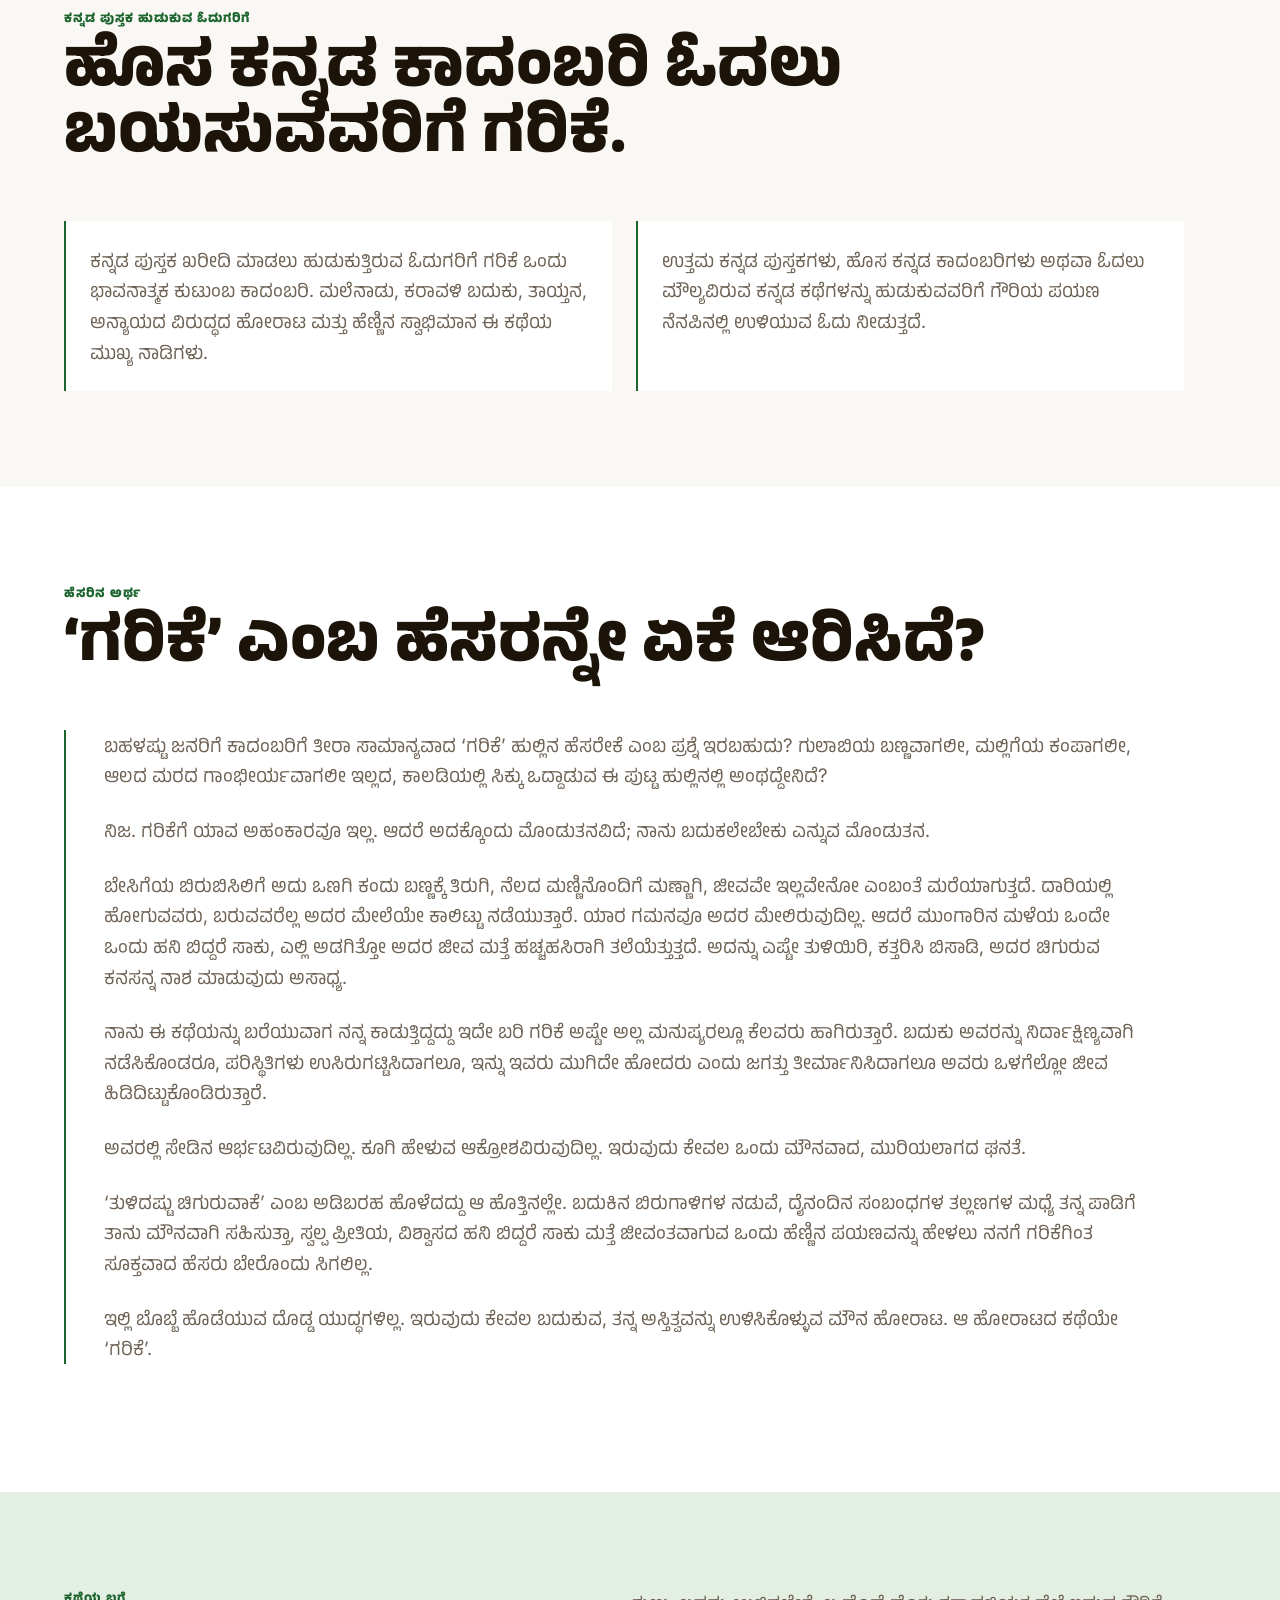
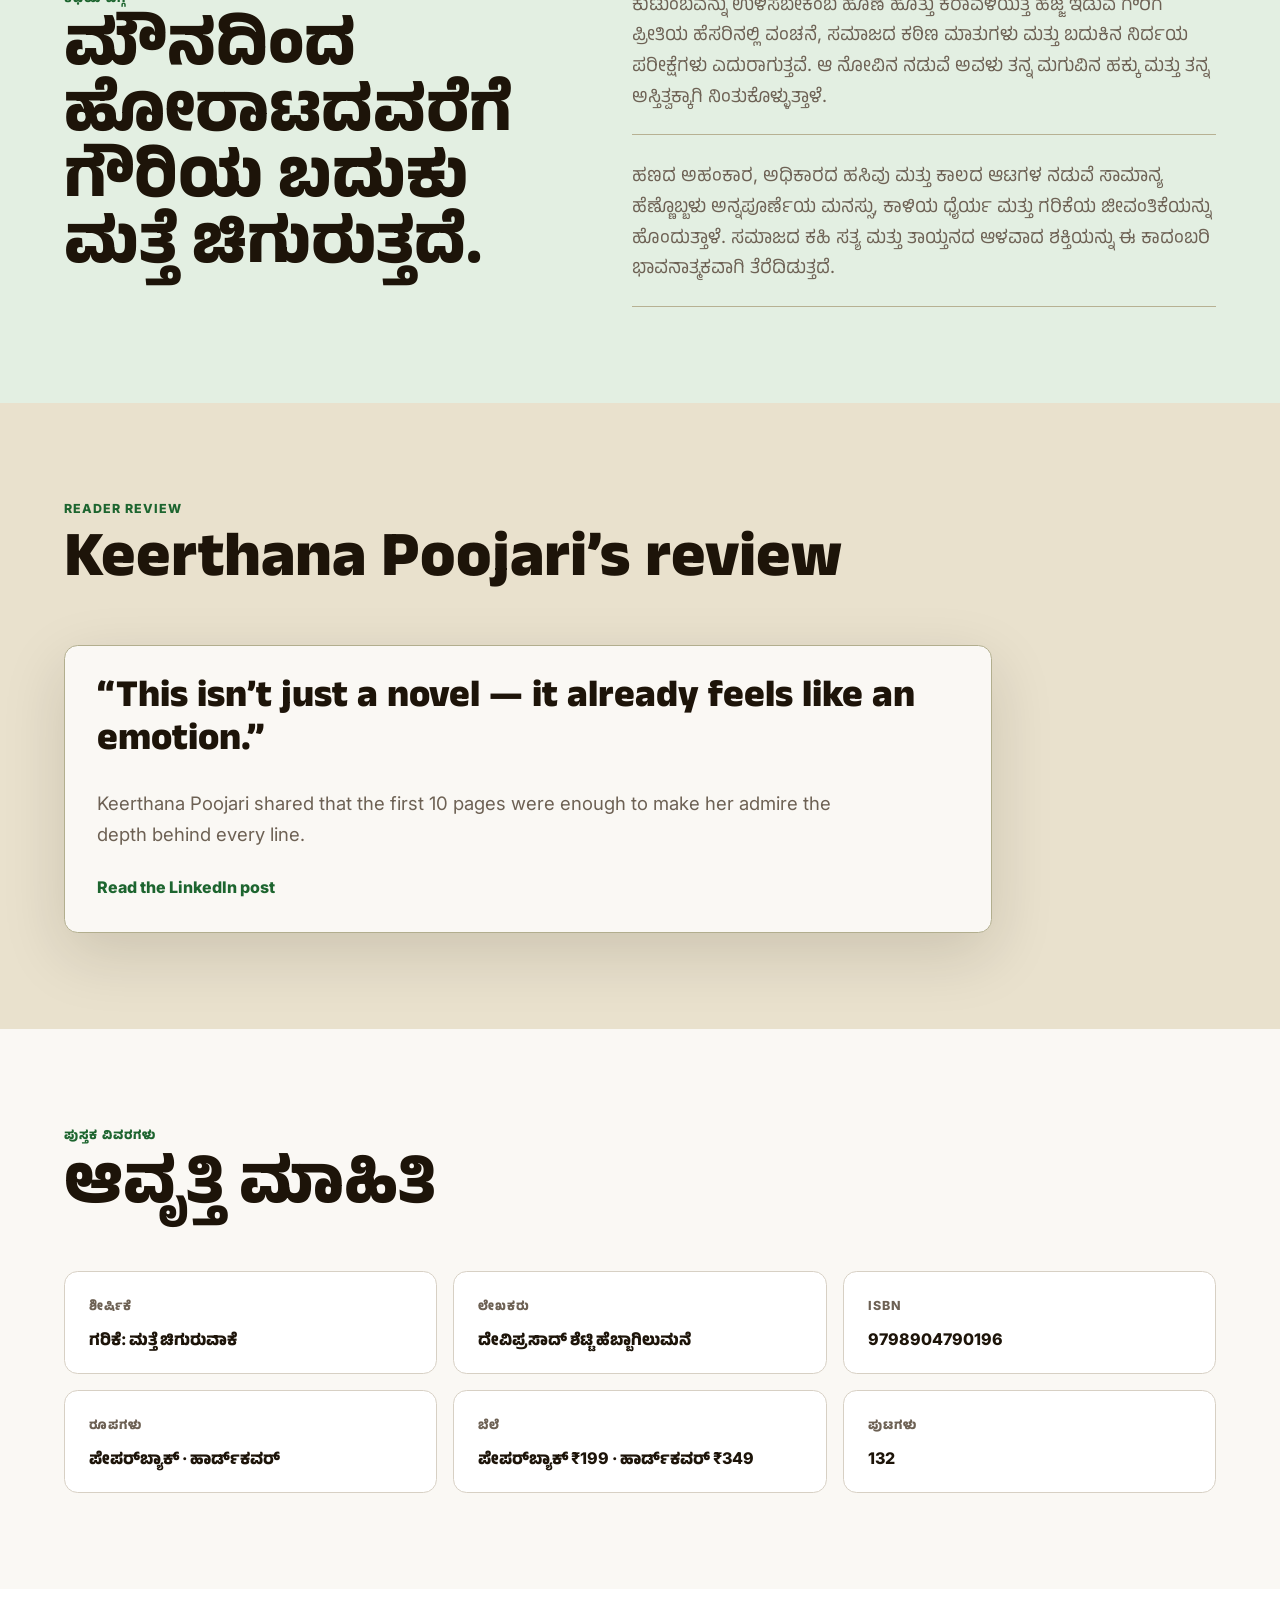
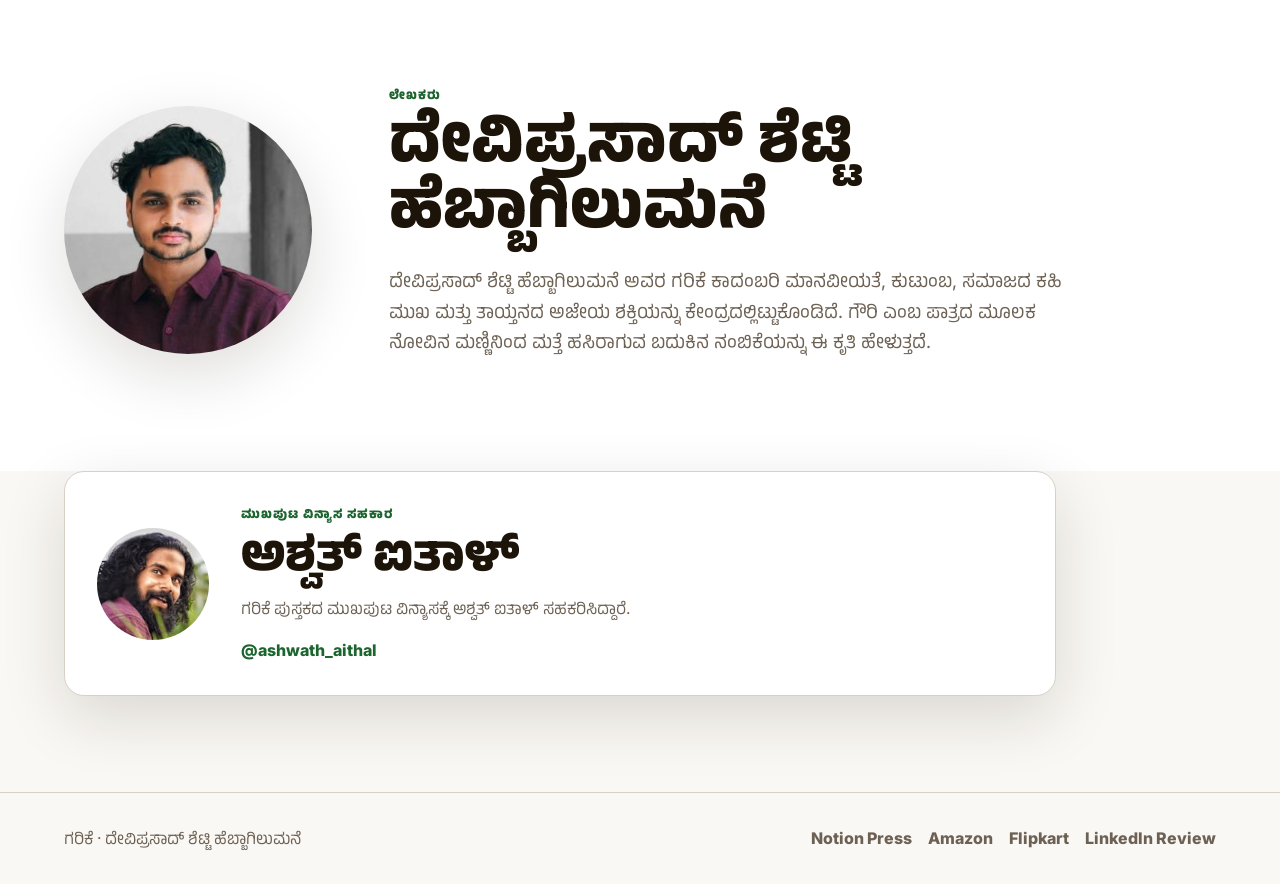
==== commit 08d99521: "Add Garike meaning and reader review sections" ====
--- a/index.html
+++ b/index.html
@@ -3,10 +3,10 @@
 <head>
   <meta charset="UTF-8">
   <meta name="viewport" content="width=device-width, initial-scale=1.0">
-  <meta name="description" content="ಗರಿಕೆ: ಮತ್ತೆ ಚಿಗುರುವಾಕೆ - ದೇವಿಪ್ರಸಾದ್ ಶೆಟ್ಟಿ ಹೆಬ್ಬಾಗಿಲುಮನೆ ಅವರ ಕನ್ನಡ ಕಾದಂಬರಿ. ಹೊಸ ಕನ್ನಡ ಪುಸ್ತಕ, ತಾಯ್ತನ ಮತ್ತು ಸ್ವಾಭಿಮಾನದ ಕಥೆ. Notion Press, Amazon ಮತ್ತು Flipkart ನಲ್ಲಿ ಖರೀದಿಸಿ.">
+  <meta name="description" content="ಗರಿಕೆ (Garike) - A new Kannada emotional family novel by Deviprasad Shetty. The story of Gauri's resilience, motherhood, and survival. Buy paperback now.">
   <meta name="author" content="ದೇವಿಪ್ರಸಾದ್ ಶೆಟ್ಟಿ ಹೆಬ್ಬಾಗಿಲುಮನೆ">
   <meta name="robots" content="index, follow, max-image-preview:large">
-  <meta name="keywords" content="ಗರಿಕೆ, Garike, Kannada book, Kannada novel, ಕನ್ನಡ ಪುಸ್ತಕ, ಕನ್ನಡ ಕಾದಂಬರಿ, best Kannada books, buy Kannada books, Deviprasad Shetty hebbagilumane">
+  <meta name="keywords" content="Kannada book, Kannada novel, Garike book, Deviprasad Shetty, best Kannada books to read, new Kannada literature">
   <link rel="canonical" href="https://deviprasadshetty-dev.github.io/garike/">
   <meta property="og:type" content="book">
   <meta property="og:title" content="ಗರಿಕೆ | ಕನ್ನಡ ಕಾದಂಬರಿ ಪುಸ್ತಕ">
@@ -18,86 +18,34 @@
   <meta name="twitter:title" content="ಗರಿಕೆ | ಕನ್ನಡ ಕಾದಂಬರಿ ಪುಸ್ತಕ">
   <meta name="twitter:description" content="ದೇವಿಪ್ರಸಾದ್ ಶೆಟ್ಟಿ ಹೆಬ್ಬಾಗಿಲುಮನೆ ಅವರ ಗರಿಕೆ ಕಾದಂಬರಿ Notion Press, Amazon ಮತ್ತು Flipkart ನಲ್ಲಿ ಲಭ್ಯ.">
   <meta name="twitter:image" content="https://deviprasadshetty-dev.github.io/garike/assets/garike-cover.webp">
-  <title>ಗರಿಕೆ | ಕನ್ನಡ ಕಾದಂಬರಿ ಪುಸ್ತಕ | ದೇವಿಪ್ರಸಾದ್ ಶೆಟ್ಟಿ ಹೆಬ್ಬಾಗಿಲುಮನೆ</title>
+  <title>Garike (ಗರಿಕೆ) | New Kannada Novel by Deviprasad Shetty</title>
   <link rel="preconnect" href="https://fonts.googleapis.com">
   <link rel="preconnect" href="https://fonts.gstatic.com" crossorigin>
   <link href="https://fonts.googleapis.com/css2?family=Anek+Kannada:wght@400;500;600;700&family=Inter:wght@400;500;600;700;800&display=swap" rel="stylesheet">
   <link rel="stylesheet" href="tokens.css">
   <link rel="stylesheet" href="styles.css">
   <script type="application/ld+json">
-    {
-      "@context": "https://schema.org",
-      "@graph": [
-        {
-          "@type": "WebSite",
-          "@id": "https://deviprasadshetty-dev.github.io/garike/#website",
-          "url": "https://deviprasadshetty-dev.github.io/garike/",
-          "name": "ಗರಿಕೆ",
-          "inLanguage": "kn-IN"
-        },
-        {
-          "@type": "WebPage",
-          "@id": "https://deviprasadshetty-dev.github.io/garike/#webpage",
-          "url": "https://deviprasadshetty-dev.github.io/garike/",
-          "name": "ಗರಿಕೆ | ಕನ್ನಡ ಕಾದಂಬರಿ ಪುಸ್ತಕ",
-          "isPartOf": {
-            "@id": "https://deviprasadshetty-dev.github.io/garike/#website"
-          },
-          "about": {
-            "@id": "https://deviprasadshetty-dev.github.io/garike/#book"
-          },
-          "primaryImageOfPage": "https://deviprasadshetty-dev.github.io/garike/assets/garike-cover.webp",
-          "inLanguage": "kn-IN"
-        },
-        {
-          "@type": "Person",
-          "@id": "https://deviprasadshetty-dev.github.io/garike/#author",
-          "name": "ದೇವಿಪ್ರಸಾದ್ ಶೆಟ್ಟಿ ಹೆಬ್ಬಾಗಿಲುಮನೆ",
-          "alternateName": "Deviprasad Shetty hebbagilumane",
-          "image": "https://deviprasadshetty-dev.github.io/garike/assets/deviprasad-shetty.webp"
-        },
-        {
-          "@type": "Book",
-          "@id": "https://deviprasadshetty-dev.github.io/garike/#book",
-          "name": "ಗರಿಕೆ",
-          "alternateName": "Garike: Matte Chiguruvake",
-          "description": "ಗೌರಿಯ ಬದುಕು, ತಾಯ್ತನ, ಸ್ವಾಭಿಮಾನ ಮತ್ತು ಮತ್ತೆ ಚಿಗುರುವ ಧೈರ್ಯದ ಕನ್ನಡ ಕಾದಂಬರಿ.",
-          "isbn": "9798904790196",
-          "inLanguage": "kn",
-          "numberOfPages": 132,
-          "bookFormat": "https://schema.org/Paperback",
-          "genre": "Kannada Literature and Fiction",
-          "image": "https://deviprasadshetty-dev.github.io/garike/assets/garike-cover.webp",
-          "author": {
-            "@id": "https://deviprasadshetty-dev.github.io/garike/#author"
-          },
-          "offers": [
-            {
-              "@type": "Offer",
-              "price": "199",
-              "priceCurrency": "INR",
-              "availability": "https://schema.org/InStock",
-              "url": "https://notionpress.com/in/read/garike",
-              "seller": {
-                "@type": "Organization",
-                "name": "Notion Press"
-              }
-            },
-            {
-              "@type": "Offer",
-              "price": "199",
-              "priceCurrency": "INR",
-              "availability": "https://schema.org/InStock",
-              "url": "https://amzn.in/d/03k40iW7",
-              "seller": {
-                "@type": "Organization",
-                "name": "Amazon India"
-              }
-            }
-          ]
-        }
-      ]
-    }
+{
+  "@context": "https://schema.org",
+  "@type": "Book",
+  "name": "ಗರಿಕೆ: ಮತ್ತೆ ಚಿಗುರುವಾಕೆ",
+  "author": {
+    "@type": "Person",
+    "name": "ದೇವಿಪ್ರಸಾದ್ ಶೆಟ್ಟಿ ಹೆಬ್ಬಾಗಿಲುಮನೆ"
+  },
+  "url": "https://deviprasadshetty-dev.github.io/garike/",
+  "image": "https://deviprasadshetty-dev.github.io/garike/assets/garike-cover.webp",
+  "isbn": "9798904790196",
+  "bookFormat": "https://schema.org/Paperback",
+  "inLanguage": "kn",
+  "offers": {
+    "@type": "Offer",
+    "price": "199",
+    "priceCurrency": "INR",
+    "availability": "https://schema.org/InStock",
+    "url": "https://deviprasadshetty-dev.github.io/garike/"
+  }
+}
   </script>
   <!-- Google tag (gtag.js) -->
   <script async src="https://www.googletagmanager.com/gtag/js?id=G-C2QEMDRJJS"></script>
@@ -120,7 +68,9 @@
     </button>
     <nav class="site-nav" data-nav>
       <a href="#buy">ಖರೀದಿ</a>
+      <a href="#meaning">ಹೆಸರಿನ ಅರ್ಥ</a>
       <a href="#story">ಕಥೆ</a>
+      <a href="#reviews">ಓದುಗರ ಮಾತು</a>
       <a href="#details">ವಿವರಗಳು</a>
       <a href="#author">ಲೇಖಕರು</a>
     </nav>
@@ -188,6 +138,36 @@
       </div>
     </section>
 
+    <section class="title-note section-pad" id="meaning" aria-label="ಗರಿಕೆ ಹೆಸರಿನ ಅರ್ಥ">
+      <div class="section-head reveal">
+        <p class="eyebrow">ಹೆಸರಿನ ಅರ್ಥ</p>
+        <h2>‘ಗರಿಕೆ’ ಎಂಬ ಹೆಸರನ್ನೇ ಏಕೆ ಆರಿಸಿದೆ?</h2>
+      </div>
+      <article class="title-note-body reveal">
+        <p>
+          ಬಹಳಷ್ಟು ಜನರಿಗೆ ಕಾದಂಬರಿಗೆ ತೀರಾ ಸಾಮಾನ್ಯವಾದ ‘ಗರಿಕೆ’ ಹುಲ್ಲಿನ ಹೆಸರೇಕೆ ಎಂಬ ಪ್ರಶ್ನೆ ಇರಬಹುದು? ಗುಲಾಬಿಯ ಬಣ್ಣವಾಗಲೀ, ಮಲ್ಲಿಗೆಯ ಕಂಪಾಗಲೀ, ಆಲದ ಮರದ ಗಾಂಭೀರ್ಯವಾಗಲೀ ಇಲ್ಲದ, ಕಾಲಡಿಯಲ್ಲಿ ಸಿಕ್ಕು ಒದ್ದಾಡುವ ಈ ಪುಟ್ಟ ಹುಲ್ಲಿನಲ್ಲಿ ಅಂಥದ್ದೇನಿದೆ?
+        </p>
+        <p>
+          ನಿಜ. ಗರಿಕೆಗೆ ಯಾವ ಅಹಂಕಾರವೂ ಇಲ್ಲ. ಆದರೆ ಅದಕ್ಕೊಂದು ಮೊಂಡುತನವಿದೆ; ನಾನು ಬದುಕಲೇಬೇಕು ಎನ್ನುವ ಮೊಂಡುತನ.
+        </p>
+        <p>
+          ಬೇಸಿಗೆಯ ಬಿರುಬಿಸಿಲಿಗೆ ಅದು ಒಣಗಿ ಕಂದು ಬಣ್ಣಕ್ಕೆ ತಿರುಗಿ, ನೆಲದ ಮಣ್ಣಿನೊಂದಿಗೆ ಮಣ್ಣಾಗಿ, ಜೀವವೇ ಇಲ್ಲವೇನೋ ಎಂಬಂತೆ ಮರೆಯಾಗುತ್ತದೆ. ದಾರಿಯಲ್ಲಿ ಹೋಗುವವರು, ಬರುವವರೆಲ್ಲ ಅದರ ಮೇಲೆಯೇ ಕಾಲಿಟ್ಟು ನಡೆಯುತ್ತಾರೆ. ಯಾರ ಗಮನವೂ ಅದರ ಮೇಲಿರುವುದಿಲ್ಲ. ಆದರೆ ಮುಂಗಾರಿನ ಮಳೆಯ ಒಂದೇ ಒಂದು ಹನಿ ಬಿದ್ದರೆ ಸಾಕು, ಎಲ್ಲಿ ಅಡಗಿತ್ತೋ ಅದರ ಜೀವ ಮತ್ತೆ ಹಚ್ಚಹಸಿರಾಗಿ ತಲೆಯೆತ್ತುತ್ತದೆ. ಅದನ್ನು ಎಷ್ಟೇ ತುಳಿಯಿರಿ, ಕತ್ತರಿಸಿ ಬಿಸಾಡಿ, ಅದರ ಚಿಗುರುವ ಕನಸನ್ನ ನಾಶ ಮಾಡುವುದು ಅಸಾಧ್ಯ.
+        </p>
+        <p>
+          ನಾನು ಈ ಕಥೆಯನ್ನು ಬರೆಯುವಾಗ ನನ್ನ ಕಾಡುತ್ತಿದ್ದದ್ದು ಇದೇ ಬರಿ ಗರಿಕೆ ಅಷ್ಟೇ ಅಲ್ಲ ಮನುಷ್ಯರಲ್ಲೂ ಕೆಲವರು ಹಾಗಿರುತ್ತಾರೆ. ಬದುಕು ಅವರನ್ನು ನಿರ್ದಾಕ್ಷಿಣ್ಯವಾಗಿ ನಡೆಸಿಕೊಂಡರೂ, ಪರಿಸ್ಥಿತಿಗಳು ಉಸಿರುಗಟ್ಟಿಸಿದಾಗಲೂ, ಇನ್ನು ಇವರು ಮುಗಿದೇ ಹೋದರು ಎಂದು ಜಗತ್ತು ತೀರ್ಮಾನಿಸಿದಾಗಲೂ ಅವರು ಒಳಗೆಲ್ಲೋ ಜೀವ ಹಿಡಿದಿಟ್ಟುಕೊಂಡಿರುತ್ತಾರೆ.
+        </p>
+        <p>
+          ಅವರಲ್ಲಿ ಸೇಡಿನ ಆರ್ಭಟವಿರುವುದಿಲ್ಲ. ಕೂಗಿ ಹೇಳುವ ಆಕ್ರೋಶವಿರುವುದಿಲ್ಲ. ಇರುವುದು ಕೇವಲ ಒಂದು ಮೌನವಾದ, ಮುರಿಯಲಾಗದ ಘನತೆ.
+        </p>
+        <p>
+          ‘ತುಳಿದಷ್ಟು ಚಿಗುರುವಾಕೆ’ ಎಂಬ ಅಡಿಬರಹ ಹೊಳೆದದ್ದು ಆ ಹೊತ್ತಿನಲ್ಲೇ. ಬದುಕಿನ ಬಿರುಗಾಳಿಗಳ ನಡುವೆ, ದೈನಂದಿನ ಸಂಬಂಧಗಳ ತಲ್ಲಣಗಳ ಮಧ್ಯೆ ತನ್ನ ಪಾಡಿಗೆ ತಾನು ಮೌನವಾಗಿ ಸಹಿಸುತ್ತಾ, ಸ್ವಲ್ಪ ಪ್ರೀತಿಯ, ವಿಶ್ವಾಸದ ಹನಿ ಬಿದ್ದರೆ ಸಾಕು ಮತ್ತೆ ಜೀವಂತವಾಗುವ ಒಂದು ಹೆಣ್ಣಿನ ಪಯಣವನ್ನು ಹೇಳಲು ನನಗೆ ಗರಿಕೆಗಿಂತ ಸೂಕ್ತವಾದ ಹೆಸರು ಬೇರೊಂದು ಸಿಗಲಿಲ್ಲ.
+        </p>
+        <p>
+          ಇಲ್ಲಿ ಬೊಬ್ಬೆ ಹೊಡೆಯುವ ದೊಡ್ಡ ಯುದ್ಧಗಳಿಲ್ಲ. ಇರುವುದು ಕೇವಲ ಬದುಕುವ, ತನ್ನ ಅಸ್ತಿತ್ವವನ್ನು ಉಳಿಸಿಕೊಳ್ಳುವ ಮೌನ ಹೋರಾಟ. ಆ ಹೋರಾಟದ ಕಥೆಯೇ ‘ಗರಿಕೆ’.
+        </p>
+      </article>
+    </section>
+
     <section class="story section-pad" id="story">
       <div class="story-intro reveal">
         <p class="eyebrow">ಕಥೆಯ ಬಗ್ಗೆ</p>
@@ -200,6 +180,22 @@
         <p>
           ಹಣದ ಅಹಂಕಾರ, ಅಧಿಕಾರದ ಹಸಿವು ಮತ್ತು ಕಾಲದ ಆಟಗಳ ನಡುವೆ ಸಾಮಾನ್ಯ ಹೆಣ್ಣೊಬ್ಬಳು ಅನ್ನಪೂರ್ಣೆಯ ಮನಸ್ಸು, ಕಾಳಿಯ ಧೈರ್ಯ ಮತ್ತು ಗರಿಕೆಯ ಜೀವಂತಿಕೆಯನ್ನು ಹೊಂದುತ್ತಾಳೆ. ಸಮಾಜದ ಕಹಿ ಸತ್ಯ ಮತ್ತು ತಾಯ್ತನದ ಆಳವಾದ ಶಕ್ತಿಯನ್ನು ಈ ಕಾದಂಬರಿ ಭಾವನಾತ್ಮಕವಾಗಿ ತೆರೆದಿಡುತ್ತದೆ.
         </p>
+      </div>
+    </section>
+
+    <section class="reviews section-pad" id="reviews" aria-label="Reader reviews">
+      <div class="section-head reveal">
+        <p class="eyebrow">Reader Review</p>
+        <h2>Keerthana Poojari’s review</h2>
+      </div>
+      <div class="review-card reveal">
+        <blockquote>
+          “This isn’t just a novel — it already feels like an emotion.”
+        </blockquote>
+        <p>
+          Keerthana Poojari shared that the first 10 pages were enough to make her admire the depth behind every line.
+        </p>
+        <a class="profile-link" href="https://www.linkedin.com/posts/keerthana-poojari-159796291_started-reading-gauri-by-deviprasad-shetty-activity-7465423333895856128-z7-V?utm_source=share&amp;utm_medium=member_android&amp;rcm=ACoAAEbF5lUBE7_7r8joxCEUceAuQq1EP86vNkY" target="_blank" rel="noopener noreferrer">Read the LinkedIn post</a>
       </div>
     </section>
 
@@ -266,6 +262,7 @@
       <a href="https://notionpress.com/in/read/garike" target="_blank" rel="noopener">Notion Press</a>
       <a href="https://amzn.in/d/03k40iW7" target="_blank" rel="noopener">Amazon</a>
       <a href="https://www.flipkart.com/garike/p/itm26f7aebade618?pid=9798904790196&amp;affid=editornoti" target="_blank" rel="noopener">Flipkart</a>
+      <a href="https://www.linkedin.com/posts/keerthana-poojari-159796291_started-reading-gauri-by-deviprasad-shetty-activity-7465423333895856128-z7-V?utm_source=share&amp;utm_medium=member_android&amp;rcm=ACoAAEbF5lUBE7_7r8joxCEUceAuQq1EP86vNkY" target="_blank" rel="noopener noreferrer">LinkedIn Review</a>
     </div>
   </footer>
 
--- a/styles.css
+++ b/styles.css
@@ -353,6 +353,60 @@
   margin: 0;
   padding-bottom: var(--space-lg);
   border-bottom: var(--rule-thin) solid color-mix(in oklch, var(--color-accent) 25%, var(--color-line));
+}
+
+.title-note {
+  background: var(--color-surface);
+}
+
+.title-note-body {
+  max-width: 68rem;
+  padding-left: clamp(var(--space-md), 3vw, var(--space-2xl));
+  border-left: var(--rule-heavy) solid var(--color-accent);
+  color: var(--color-muted);
+  font-size: var(--text-lg);
+}
+
+.title-note-body p {
+  margin-bottom: var(--space-lg);
+}
+
+.title-note-body p:last-of-type {
+  margin-bottom: var(--space-xl);
+}
+
+.title-note-body footer {
+  color: var(--color-ink);
+  font-weight: 800;
+}
+
+.reviews {
+  background: var(--color-soft-2);
+}
+
+.review-card {
+  max-width: 58rem;
+  padding: var(--space-xl);
+  border: var(--rule-thin) solid color-mix(in oklch, var(--color-accent) 28%, var(--color-line));
+  border-radius: var(--radius-md);
+  background: var(--color-page);
+  box-shadow: var(--shadow-soft);
+}
+
+.review-card blockquote {
+  margin: 0 0 var(--space-lg);
+  color: var(--color-ink);
+  font-family: var(--font-display);
+  font-size: clamp(1.6rem, 3vw, 2.6rem);
+  font-weight: 800;
+  line-height: 1.12;
+}
+
+.review-card p {
+  max-width: 48rem;
+  margin-bottom: var(--space-lg);
+  color: var(--color-muted);
+  font-size: var(--text-lg);
 }
 
 .details {
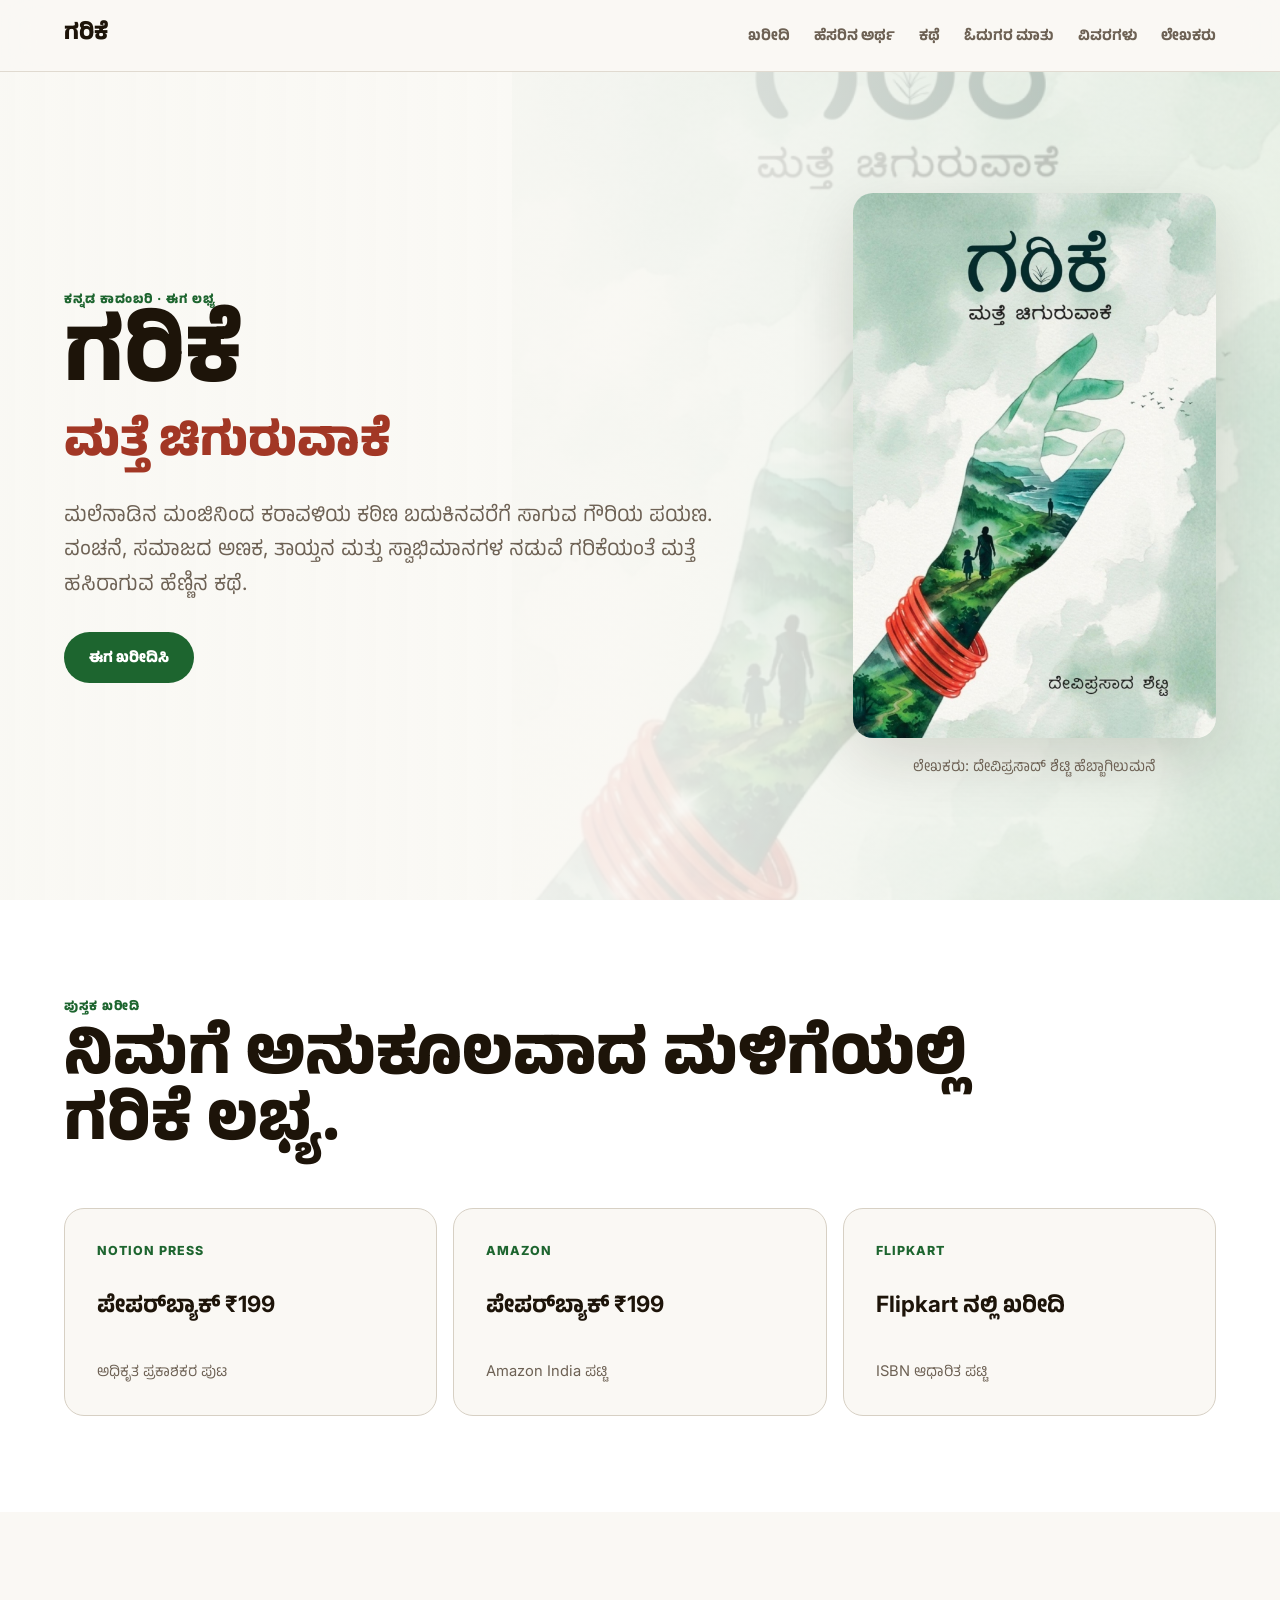
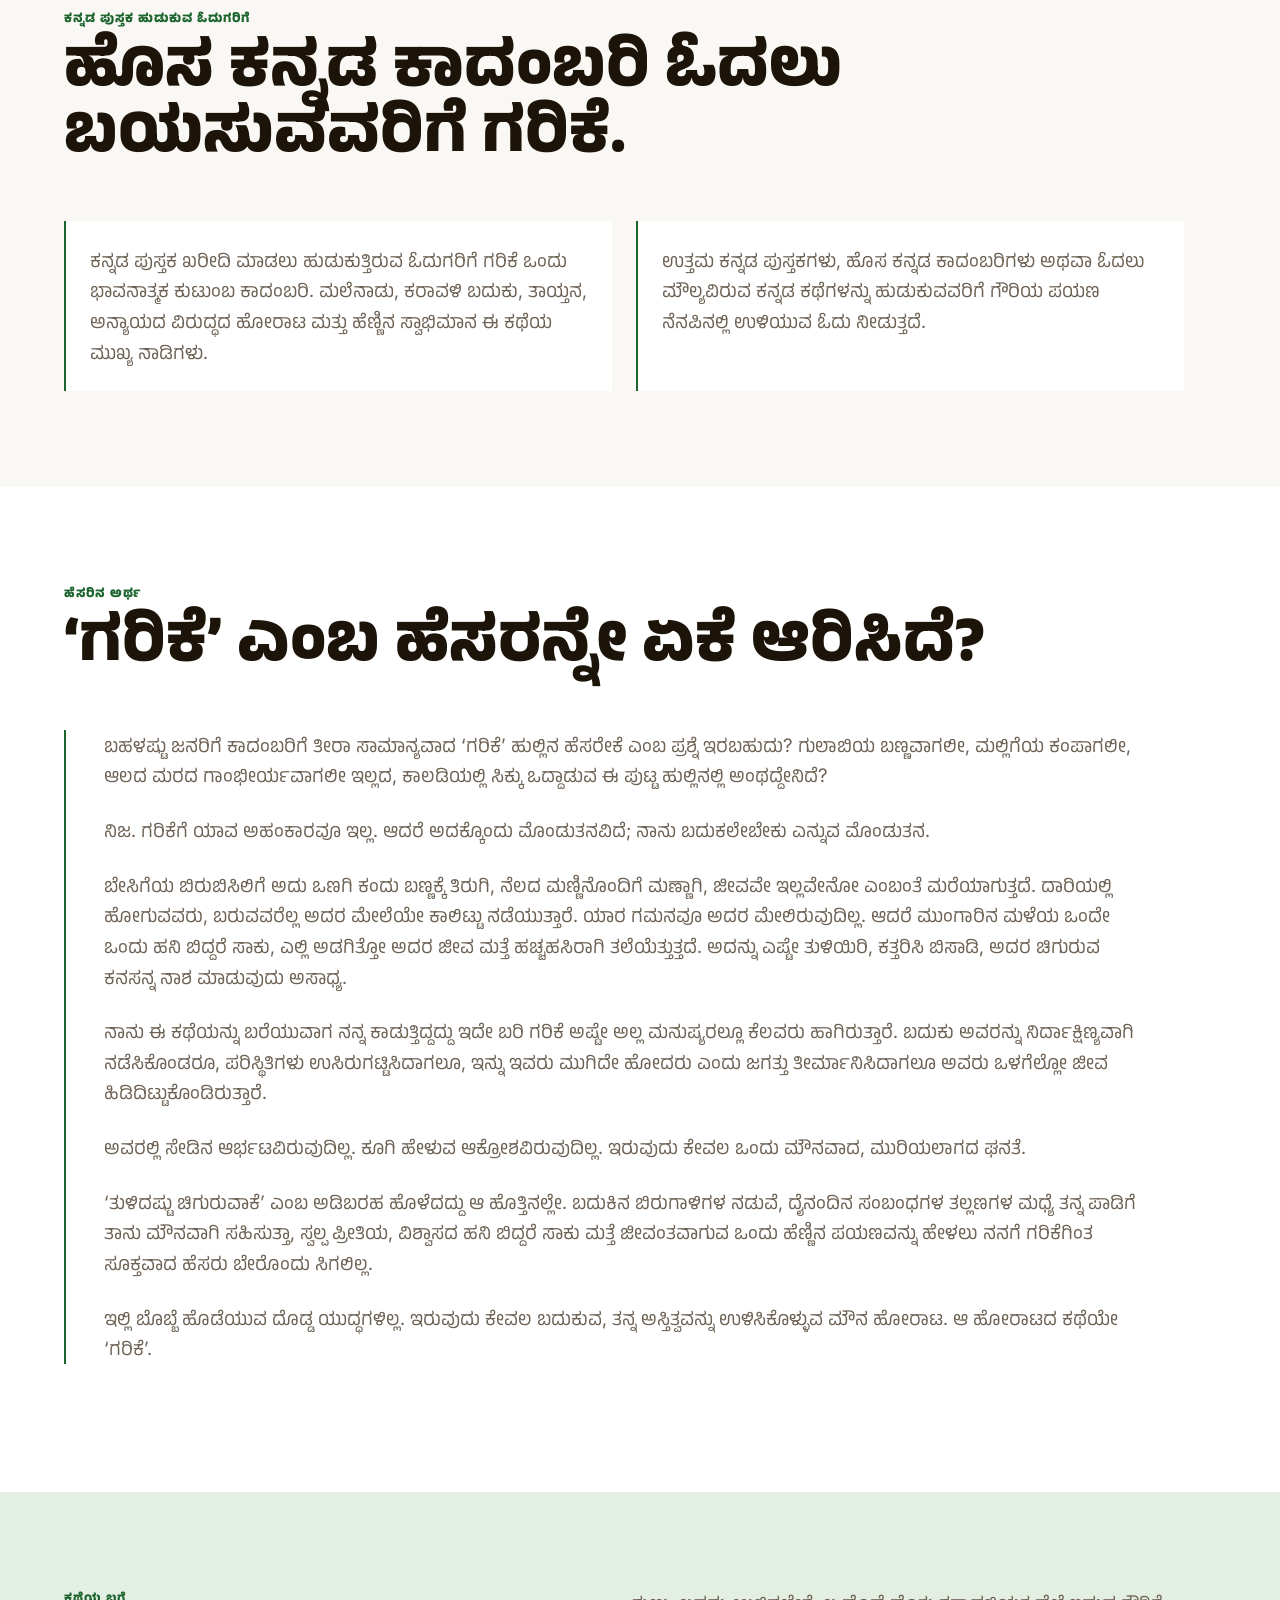
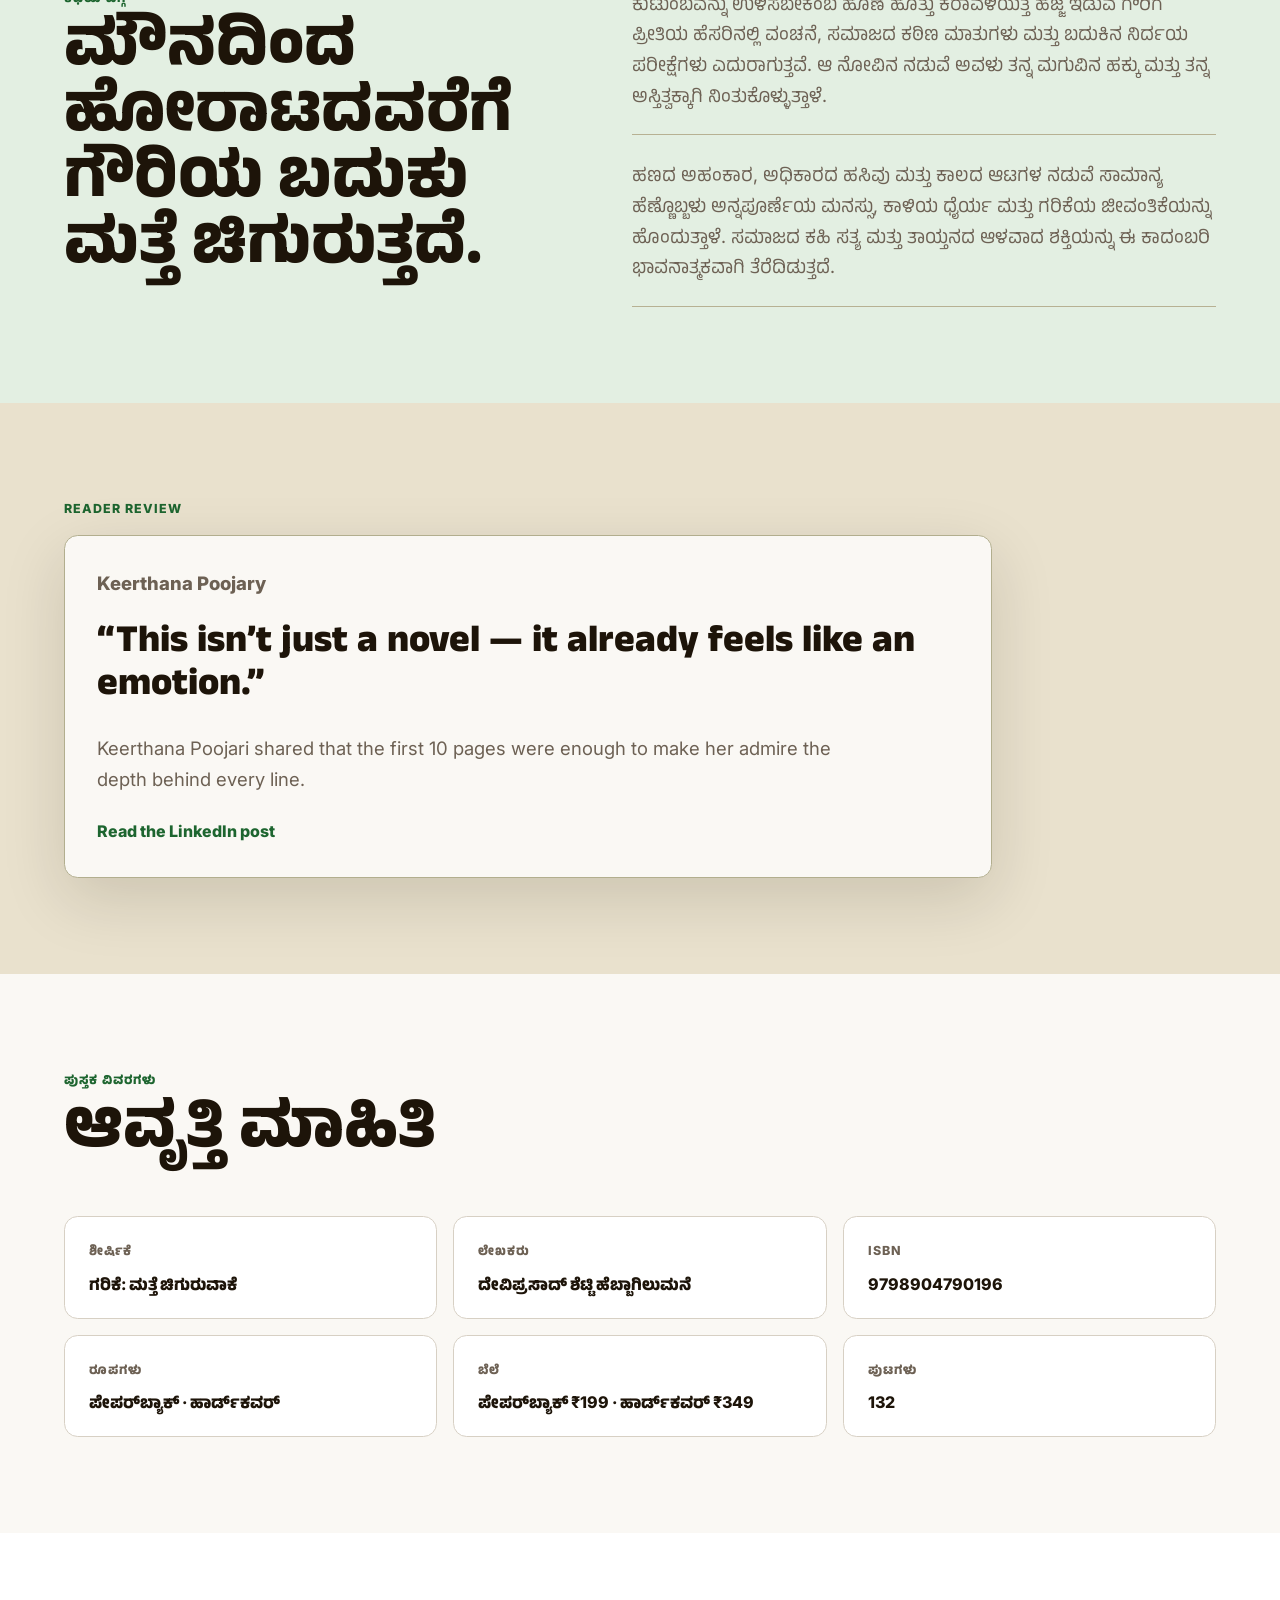
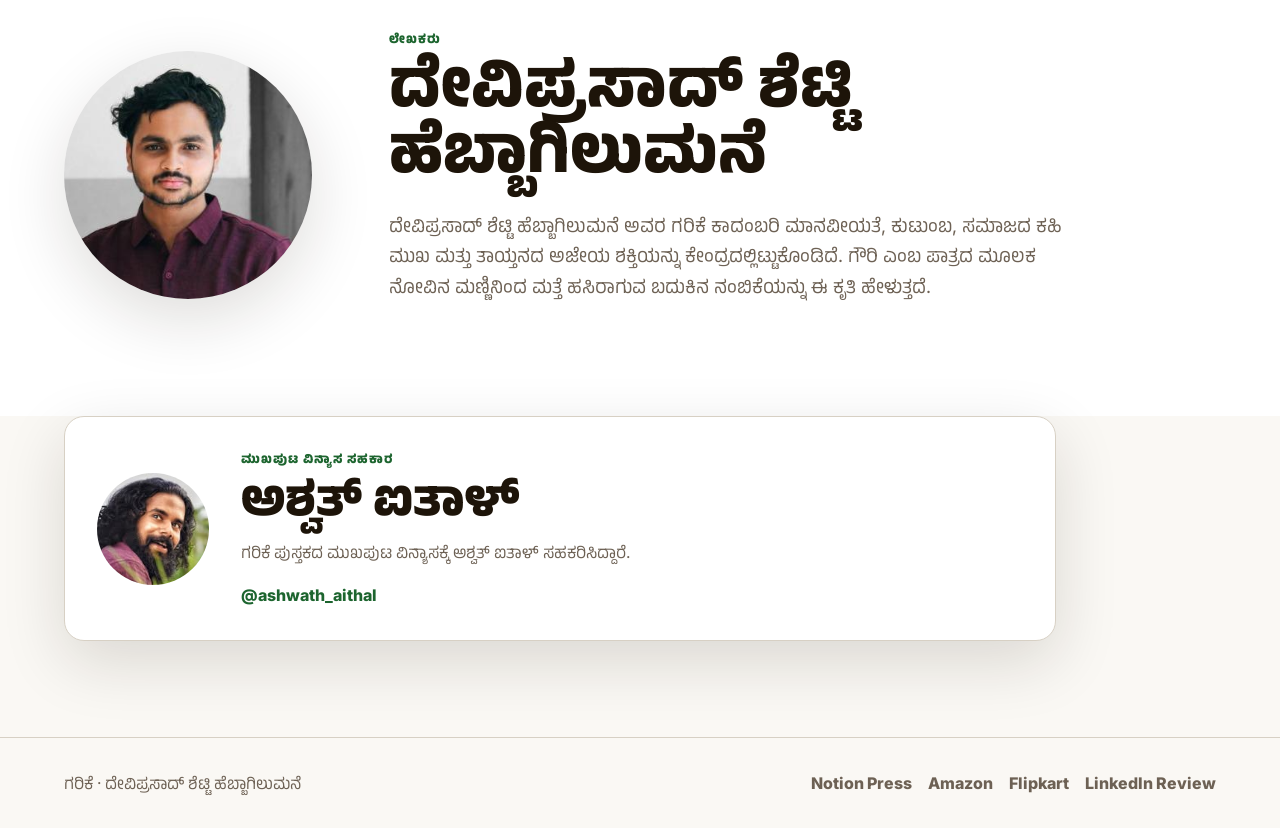
==== commit 5edc98fc: "Tone down reader review heading" ====
--- a/index.html
+++ b/index.html
@@ -186,9 +186,9 @@
     <section class="reviews section-pad" id="reviews" aria-label="Reader reviews">
       <div class="section-head reveal">
         <p class="eyebrow">Reader Review</p>
-        <h2>Keerthana Poojari’s review</h2>
       </div>
       <div class="review-card reveal">
+        <p class="review-source">Keerthana Poojary</p>
         <blockquote>
           “This isn’t just a novel — it already feels like an emotion.”
         </blockquote>
--- a/styles.css
+++ b/styles.css
@@ -384,6 +384,10 @@
   background: var(--color-soft-2);
 }
 
+.reviews .section-head {
+  margin-bottom: var(--space-md);
+}
+
 .review-card {
   max-width: 58rem;
   padding: var(--space-xl);
@@ -391,6 +395,13 @@
   border-radius: var(--radius-md);
   background: var(--color-page);
   box-shadow: var(--shadow-soft);
+}
+
+.review-source {
+  margin-bottom: var(--space-sm);
+  color: var(--color-accent);
+  font-size: var(--text-sm);
+  font-weight: 800;
 }
 
 .review-card blockquote {
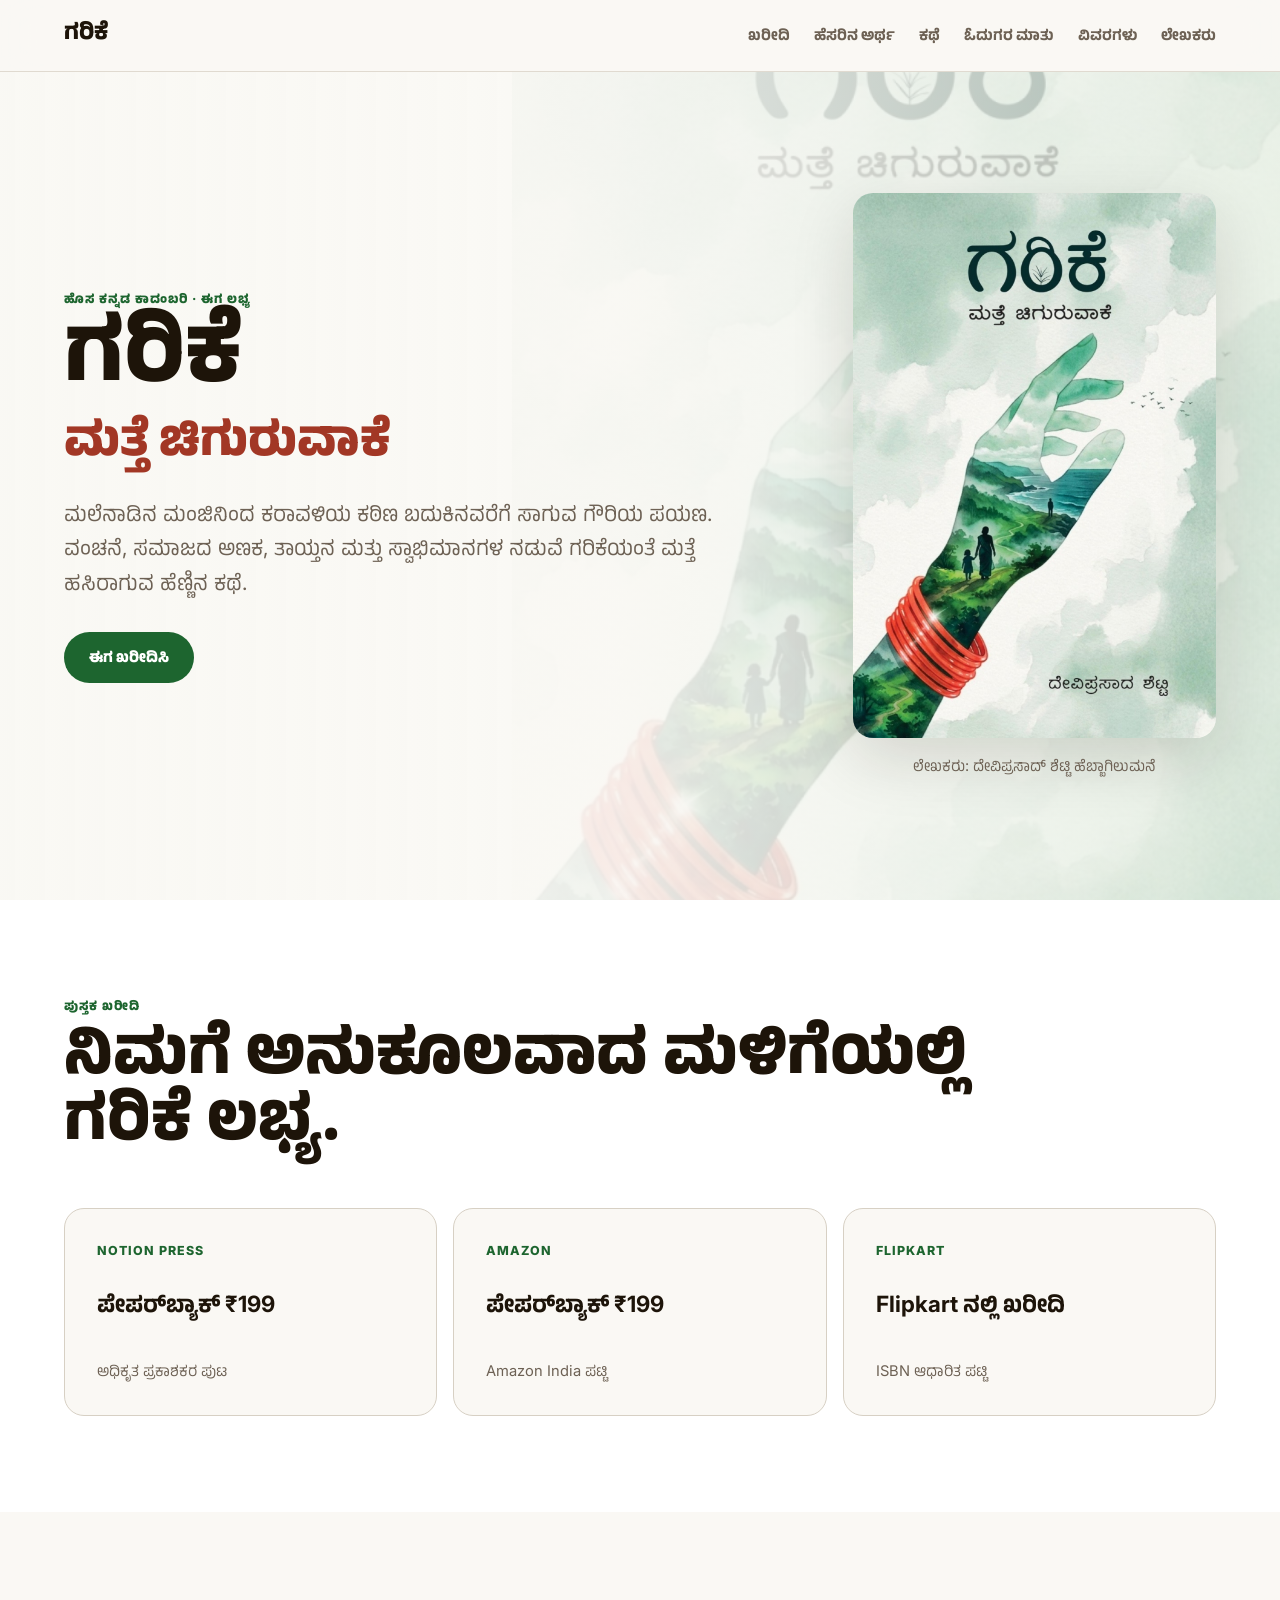
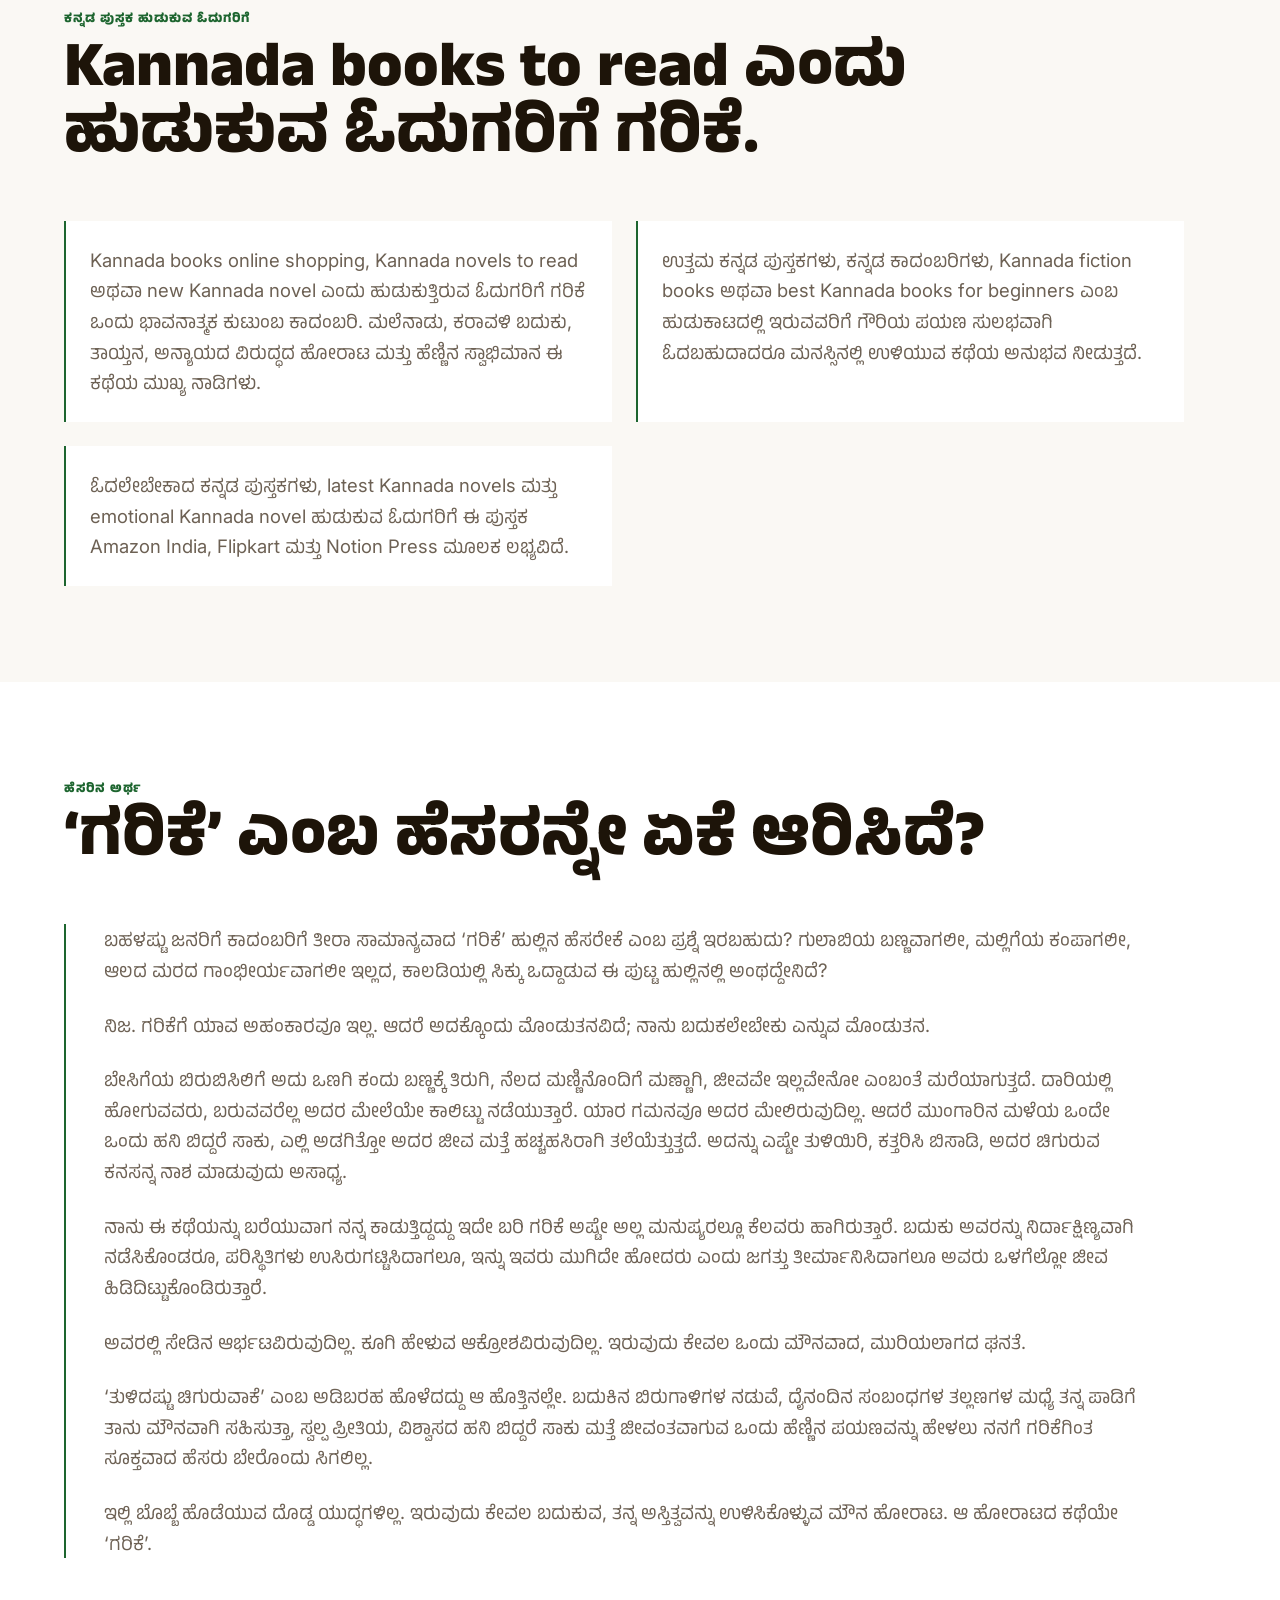
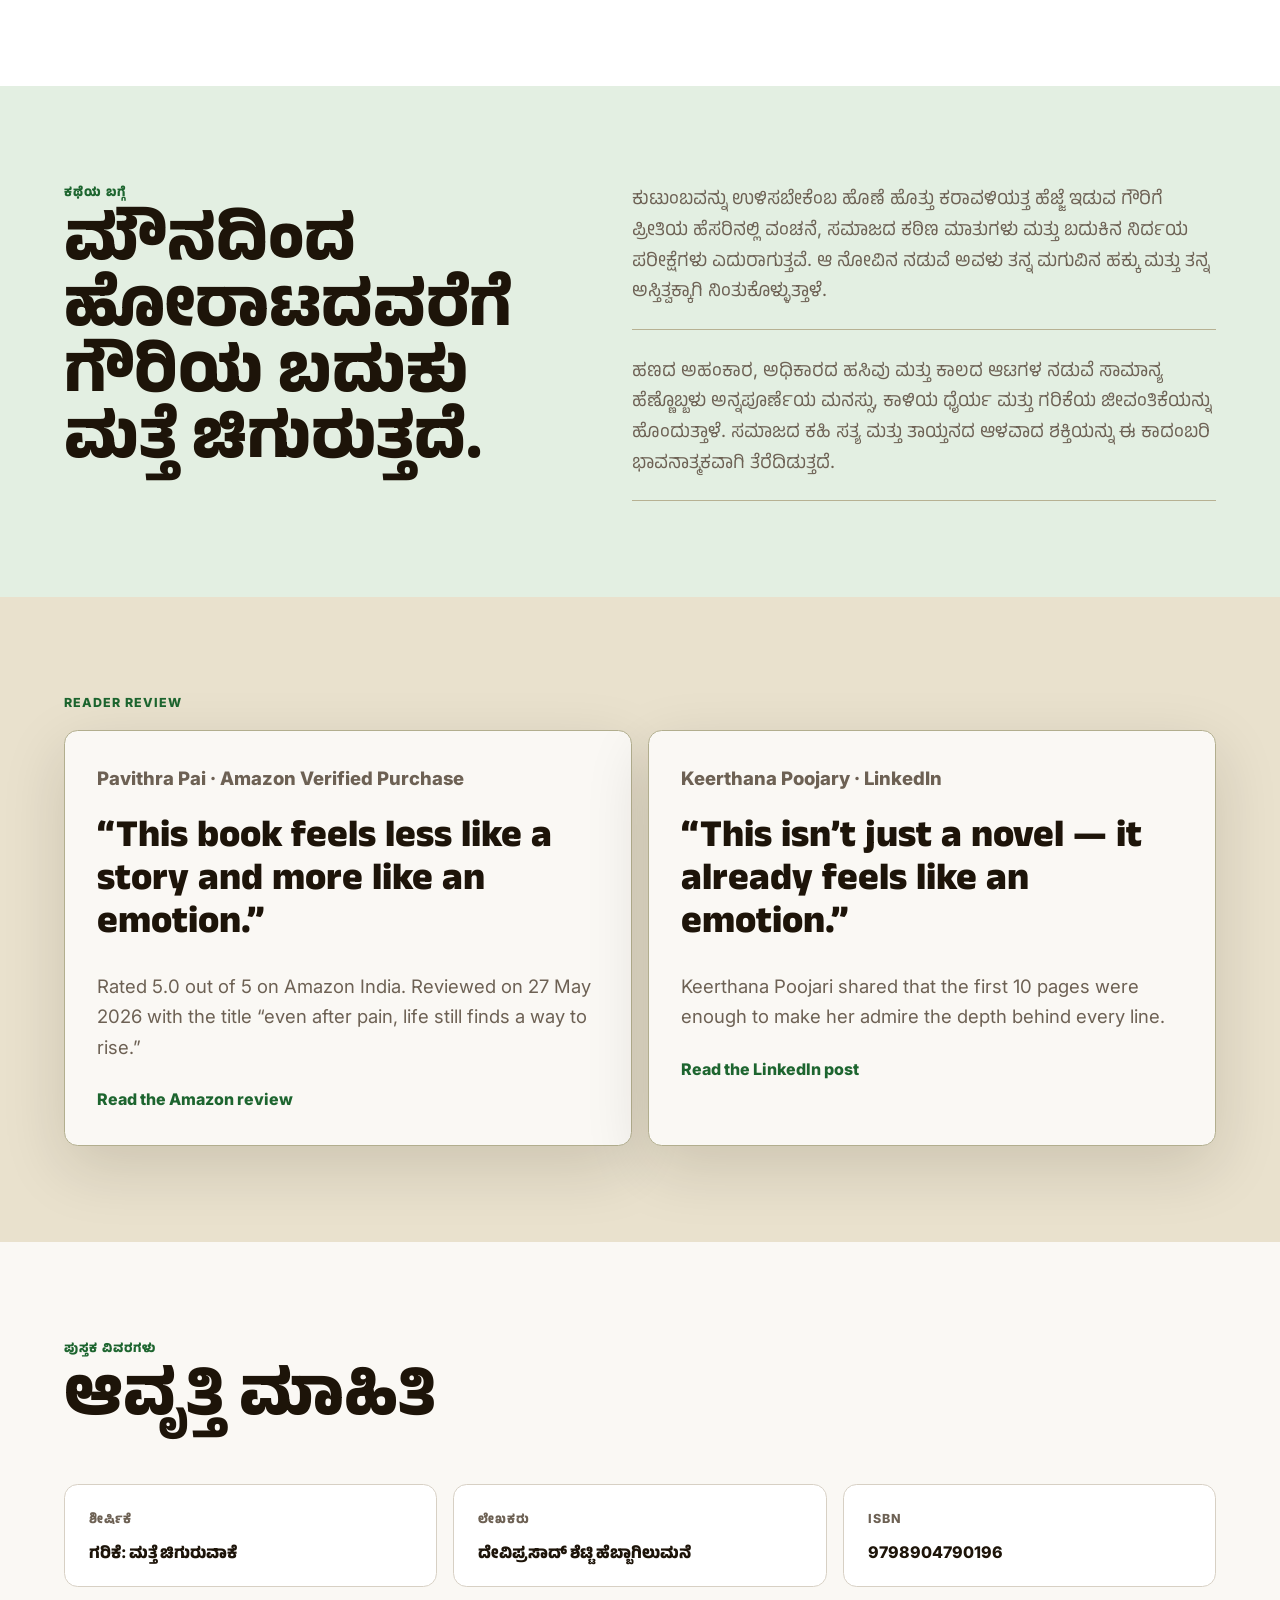
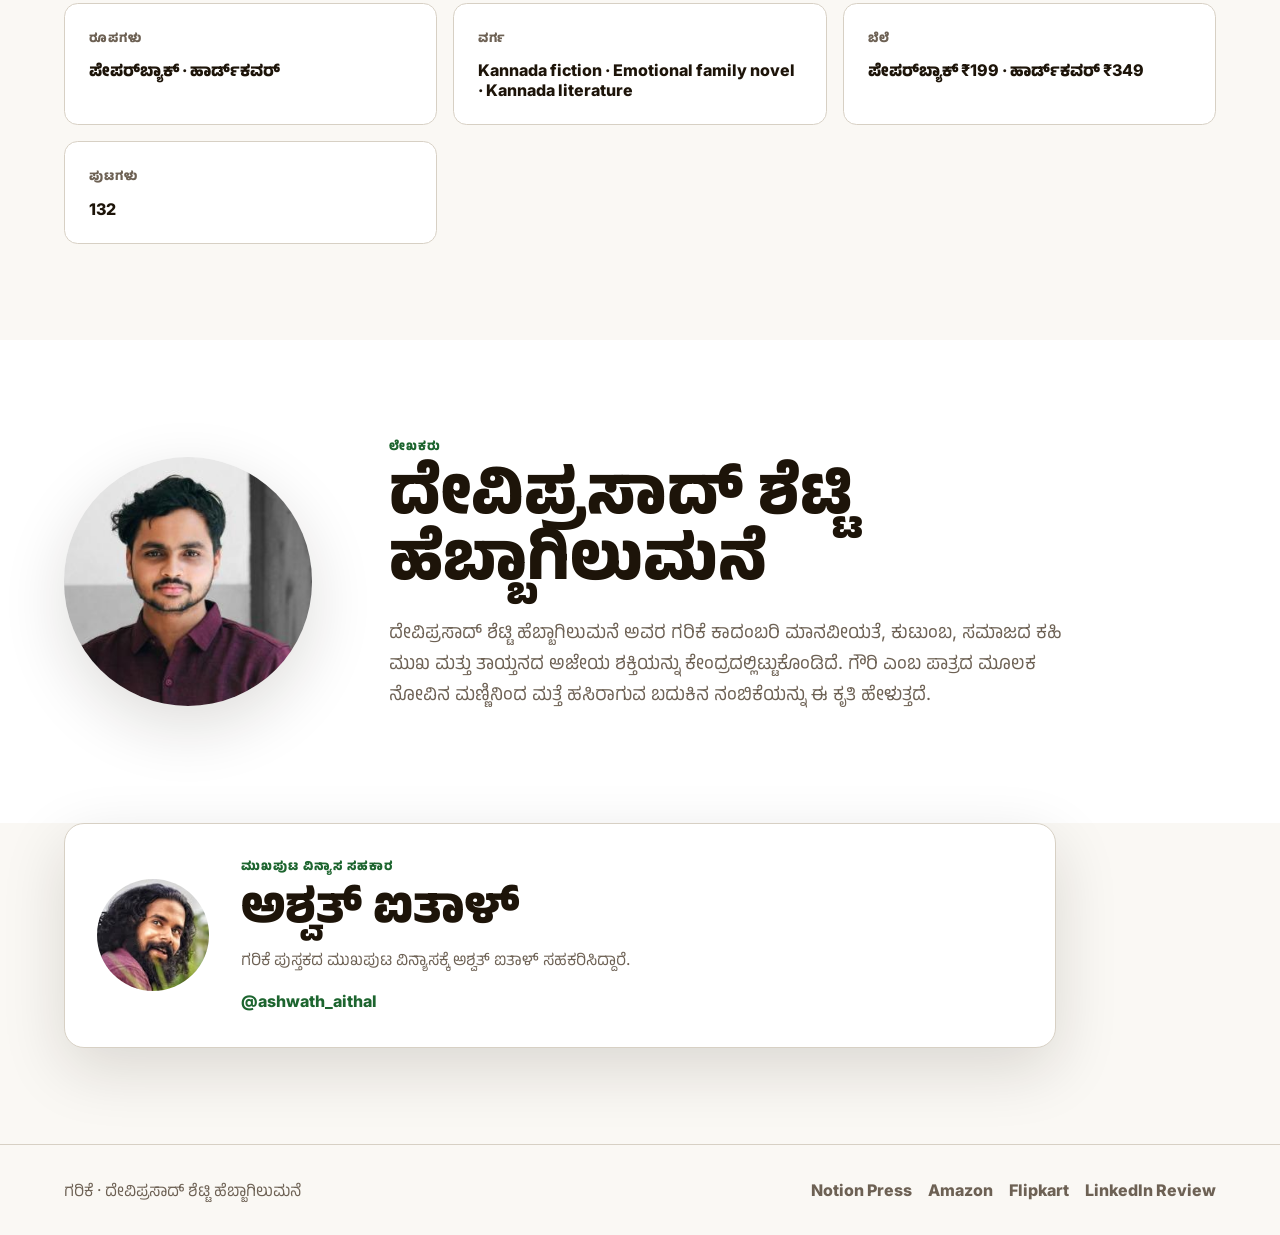
==== commit 568c1ad2: "Improve book SEO and review signals" ====
--- a/index.html
+++ b/index.html
@@ -3,22 +3,22 @@
 <head>
   <meta charset="UTF-8">
   <meta name="viewport" content="width=device-width, initial-scale=1.0">
-  <meta name="description" content="ಗರಿಕೆ (Garike) - A new Kannada emotional family novel by Deviprasad Shetty. The story of Gauri's resilience, motherhood, and survival. Buy paperback now.">
+  <meta name="description" content="ಗರಿಕೆ (Garike) is a new Kannada novel and emotional Kannada fiction book by Deviprasad Shetty for readers searching Kannada books to read or buy online.">
   <meta name="author" content="ದೇವಿಪ್ರಸಾದ್ ಶೆಟ್ಟಿ ಹೆಬ್ಬಾಗಿಲುಮನೆ">
   <meta name="robots" content="index, follow, max-image-preview:large">
-  <meta name="keywords" content="Kannada book, Kannada novel, Garike book, Deviprasad Shetty, best Kannada books to read, new Kannada literature">
+  <meta name="keywords" content="Kannada books to read, Kannada novels to read, Kannada books online, Kannada books online shopping, new Kannada novel, latest Kannada novels, Kannada fiction books, best Kannada books for beginners, Kannada literature books, emotional Kannada novel, family Kannada novel, Garike book, Deviprasad Shetty, ಕನ್ನಡ ಪುಸ್ತಕಗಳು, ಕನ್ನಡ ಕಾದಂಬರಿಗಳು, ಓದಲೇಬೇಕಾದ ಕನ್ನಡ ಪುಸ್ತಕಗಳು">
   <link rel="canonical" href="https://deviprasadshetty-dev.github.io/garike/">
   <meta property="og:type" content="book">
-  <meta property="og:title" content="ಗರಿಕೆ | ಕನ್ನಡ ಕಾದಂಬರಿ ಪುಸ್ತಕ">
-  <meta property="og:description" content="ಗೌರಿಯ ಬದುಕು, ತಾಯ್ತನ, ಸ್ವಾಭಿಮಾನ ಮತ್ತು ಮತ್ತೆ ಚಿಗುರುವ ಧೈರ್ಯದ ಕನ್ನಡ ಕಾದಂಬರಿ.">
+  <meta property="og:title" content="ಗರಿಕೆ | New Kannada Novel Book">
+  <meta property="og:description" content="ಗೌರಿಯ ಬದುಕು, ತಾಯ್ತನ, ಸ್ವಾಭಿಮಾನ ಮತ್ತು ಮತ್ತೆ ಚಿಗುರುವ ಧೈರ್ಯದ ಹೊಸ ಕನ್ನಡ ಕಾದಂಬರಿ. Amazon, Flipkart ಮತ್ತು Notion Press ನಲ್ಲಿ ಲಭ್ಯ.">
   <meta property="og:url" content="https://deviprasadshetty-dev.github.io/garike/">
   <meta property="og:image" content="https://deviprasadshetty-dev.github.io/garike/assets/garike-cover.webp">
   <meta property="og:locale" content="kn_IN">
   <meta name="twitter:card" content="summary_large_image">
-  <meta name="twitter:title" content="ಗರಿಕೆ | ಕನ್ನಡ ಕಾದಂಬರಿ ಪುಸ್ತಕ">
-  <meta name="twitter:description" content="ದೇವಿಪ್ರಸಾದ್ ಶೆಟ್ಟಿ ಹೆಬ್ಬಾಗಿಲುಮನೆ ಅವರ ಗರಿಕೆ ಕಾದಂಬರಿ Notion Press, Amazon ಮತ್ತು Flipkart ನಲ್ಲಿ ಲಭ್ಯ.">
+  <meta name="twitter:title" content="ಗರಿಕೆ | New Kannada Novel Book">
+  <meta name="twitter:description" content="ಹೊಸ ಕನ್ನಡ ಕಾದಂಬರಿ, ಭಾವನಾತ್ಮಕ ಕುಟುಂಬ ಕಥೆ ಮತ್ತು Kannada fiction book. Notion Press, Amazon ಮತ್ತು Flipkart ನಲ್ಲಿ ಲಭ್ಯ.">
   <meta name="twitter:image" content="https://deviprasadshetty-dev.github.io/garike/assets/garike-cover.webp">
-  <title>Garike (ಗರಿಕೆ) | New Kannada Novel by Deviprasad Shetty</title>
+  <title>Garike (ಗರಿಕೆ) | New Kannada Novel Book by Deviprasad Shetty</title>
   <link rel="preconnect" href="https://fonts.googleapis.com">
   <link rel="preconnect" href="https://fonts.gstatic.com" crossorigin>
   <link href="https://fonts.googleapis.com/css2?family=Anek+Kannada:wght@400;500;600;700&family=Inter:wght@400;500;600;700;800&display=swap" rel="stylesheet">
@@ -38,12 +38,40 @@
   "isbn": "9798904790196",
   "bookFormat": "https://schema.org/Paperback",
   "inLanguage": "kn",
+  "keywords": "Kannada books to read, Kannada novels to read, Kannada books online, Kannada books online shopping, new Kannada novel, latest Kannada novels, Kannada fiction books, best Kannada books for beginners, Kannada literature books, emotional Kannada novel, family Kannada novel, ಕನ್ನಡ ಪುಸ್ತಕಗಳು, ಕನ್ನಡ ಕಾದಂಬರಿಗಳು",
+  "genre": [
+    "Kannada fiction",
+    "Family novel",
+    "Emotional fiction",
+    "Kannada literature"
+  ],
   "offers": {
     "@type": "Offer",
     "price": "199",
     "priceCurrency": "INR",
     "availability": "https://schema.org/InStock",
     "url": "https://deviprasadshetty-dev.github.io/garike/"
+  },
+  "aggregateRating": {
+    "@type": "AggregateRating",
+    "ratingValue": "5",
+    "bestRating": "5",
+    "ratingCount": "1"
+  },
+  "review": {
+    "@type": "Review",
+    "author": {
+      "@type": "Person",
+      "name": "Pavithra Pai"
+    },
+    "datePublished": "2026-05-27",
+    "reviewRating": {
+      "@type": "Rating",
+      "ratingValue": "5",
+      "bestRating": "5"
+    },
+    "reviewBody": "This book feels less like a story and more like an emotion.",
+    "url": "https://www.amazon.in/Garike-%E0%B2%97%E0%B2%B0%E0%B2%BF%E0%B2%95%E0%B3%86-Deviprasad-Shetty-hebbagilumane/dp/B0H1XQVRCG#customerReviews"
   }
 }
   </script>
@@ -81,7 +109,7 @@
       <div class="hero-background" aria-hidden="true"></div>
       <div class="hero-inner">
         <div class="hero-copy reveal">
-          <p class="eyebrow">ಕನ್ನಡ ಕಾದಂಬರಿ · ಈಗ ಲಭ್ಯ</p>
+          <p class="eyebrow">ಹೊಸ ಕನ್ನಡ ಕಾದಂಬರಿ · ಈಗ ಲಭ್ಯ</p>
           <h1>ಗರಿಕೆ</h1>
           <p class="subtitle">ಮತ್ತೆ ಚಿಗುರುವಾಕೆ</p>
           <p class="lead">
@@ -110,7 +138,7 @@
           <strong>ಪೇಪರ್‌ಬ್ಯಾಕ್ ₹199</strong>
           <em>ಅಧಿಕೃತ ಪ್ರಕಾಶಕರ ಪುಟ</em>
         </a>
-        <a class="store-link reveal" href="https://amzn.in/d/03k40iW7" target="_blank" rel="noopener">
+        <a class="store-link reveal" href="https://www.amazon.in/Garike-%E0%B2%97%E0%B2%B0%E0%B2%BF%E0%B2%95%E0%B3%86-Deviprasad-Shetty-hebbagilumane/dp/B0H1XQVRCG" target="_blank" rel="noopener">
           <span>Amazon</span>
           <strong>ಪೇಪರ್‌ಬ್ಯಾಕ್ ₹199</strong>
           <em>Amazon India ಪಟ್ಟಿ</em>
@@ -126,14 +154,17 @@
     <section class="reader-guide section-pad" aria-label="ಕನ್ನಡ ಪುಸ್ತಕ ಹುಡುಕುವ ಓದುಗರಿಗೆ">
       <div class="section-head reveal">
         <p class="eyebrow">ಕನ್ನಡ ಪುಸ್ತಕ ಹುಡುಕುವ ಓದುಗರಿಗೆ</p>
-        <h2>ಹೊಸ ಕನ್ನಡ ಕಾದಂಬರಿ ಓದಲು ಬಯಸುವವರಿಗೆ ಗರಿಕೆ.</h2>
+        <h2>Kannada books to read ಎಂದು ಹುಡುಕುವ ಓದುಗರಿಗೆ ಗರಿಕೆ.</h2>
       </div>
       <div class="reader-guide-body reveal">
         <p>
-          ಕನ್ನಡ ಪುಸ್ತಕ ಖರೀದಿ ಮಾಡಲು ಹುಡುಕುತ್ತಿರುವ ಓದುಗರಿಗೆ ಗರಿಕೆ ಒಂದು ಭಾವನಾತ್ಮಕ ಕುಟುಂಬ ಕಾದಂಬರಿ. ಮಲೆನಾಡು, ಕರಾವಳಿ ಬದುಕು, ತಾಯ್ತನ, ಅನ್ಯಾಯದ ವಿರುದ್ಧದ ಹೋರಾಟ ಮತ್ತು ಹೆಣ್ಣಿನ ಸ್ವಾಭಿಮಾನ ಈ ಕಥೆಯ ಮುಖ್ಯ ನಾಡಿಗಳು.
-        </p>
-        <p>
-          ಉತ್ತಮ ಕನ್ನಡ ಪುಸ್ತಕಗಳು, ಹೊಸ ಕನ್ನಡ ಕಾದಂಬರಿಗಳು ಅಥವಾ ಓದಲು ಮೌಲ್ಯವಿರುವ ಕನ್ನಡ ಕಥೆಗಳನ್ನು ಹುಡುಕುವವರಿಗೆ ಗೌರಿಯ ಪಯಣ ನೆನಪಿನಲ್ಲಿ ಉಳಿಯುವ ಓದು ನೀಡುತ್ತದೆ.
+          Kannada books online shopping, Kannada novels to read ಅಥವಾ new Kannada novel ಎಂದು ಹುಡುಕುತ್ತಿರುವ ಓದುಗರಿಗೆ ಗರಿಕೆ ಒಂದು ಭಾವನಾತ್ಮಕ ಕುಟುಂಬ ಕಾದಂಬರಿ. ಮಲೆನಾಡು, ಕರಾವಳಿ ಬದುಕು, ತಾಯ್ತನ, ಅನ್ಯಾಯದ ವಿರುದ್ಧದ ಹೋರಾಟ ಮತ್ತು ಹೆಣ್ಣಿನ ಸ್ವಾಭಿಮಾನ ಈ ಕಥೆಯ ಮುಖ್ಯ ನಾಡಿಗಳು.
+        </p>
+        <p>
+          ಉತ್ತಮ ಕನ್ನಡ ಪುಸ್ತಕಗಳು, ಕನ್ನಡ ಕಾದಂಬರಿಗಳು, Kannada fiction books ಅಥವಾ best Kannada books for beginners ಎಂಬ ಹುಡುಕಾಟದಲ್ಲಿ ಇರುವವರಿಗೆ ಗೌರಿಯ ಪಯಣ ಸುಲಭವಾಗಿ ಓದಬಹುದಾದರೂ ಮನಸ್ಸಿನಲ್ಲಿ ಉಳಿಯುವ ಕಥೆಯ ಅನುಭವ ನೀಡುತ್ತದೆ.
+        </p>
+        <p>
+          ಓದಲೇಬೇಕಾದ ಕನ್ನಡ ಪುಸ್ತಕಗಳು, latest Kannada novels ಮತ್ತು emotional Kannada novel ಹುಡುಕುವ ಓದುಗರಿಗೆ ಈ ಪುಸ್ತಕ Amazon India, Flipkart ಮತ್ತು Notion Press ಮೂಲಕ ಲಭ್ಯವಿದೆ.
         </p>
       </div>
     </section>
@@ -187,15 +218,27 @@
       <div class="section-head reveal">
         <p class="eyebrow">Reader Review</p>
       </div>
-      <div class="review-card reveal">
-        <p class="review-source">Keerthana Poojary</p>
-        <blockquote>
-          “This isn’t just a novel — it already feels like an emotion.”
-        </blockquote>
-        <p>
-          Keerthana Poojari shared that the first 10 pages were enough to make her admire the depth behind every line.
-        </p>
-        <a class="profile-link" href="https://www.linkedin.com/posts/keerthana-poojari-159796291_started-reading-gauri-by-deviprasad-shetty-activity-7465423333895856128-z7-V?utm_source=share&amp;utm_medium=member_android&amp;rcm=ACoAAEbF5lUBE7_7r8joxCEUceAuQq1EP86vNkY" target="_blank" rel="noopener noreferrer">Read the LinkedIn post</a>
+      <div class="review-grid">
+        <article class="review-card reveal">
+          <p class="review-source">Pavithra Pai · Amazon Verified Purchase</p>
+          <blockquote>
+            “This book feels less like a story and more like an emotion.”
+          </blockquote>
+          <p>
+            Rated 5.0 out of 5 on Amazon India. Reviewed on 27 May 2026 with the title “even after pain, life still finds a way to rise.”
+          </p>
+          <a class="profile-link" href="https://www.amazon.in/Garike-%E0%B2%97%E0%B2%B0%E0%B2%BF%E0%B2%95%E0%B3%86-Deviprasad-Shetty-hebbagilumane/dp/B0H1XQVRCG#customerReviews" target="_blank" rel="noopener noreferrer">Read the Amazon review</a>
+        </article>
+        <article class="review-card reveal">
+          <p class="review-source">Keerthana Poojary · LinkedIn</p>
+          <blockquote>
+            “This isn’t just a novel — it already feels like an emotion.”
+          </blockquote>
+          <p>
+            Keerthana Poojari shared that the first 10 pages were enough to make her admire the depth behind every line.
+          </p>
+          <a class="profile-link" href="https://www.linkedin.com/posts/keerthana-poojari-159796291_started-reading-gauri-by-deviprasad-shetty-activity-7465423333895856128-z7-V?utm_source=share&amp;utm_medium=member_android&amp;rcm=ACoAAEbF5lUBE7_7r8joxCEUceAuQq1EP86vNkY" target="_blank" rel="noopener noreferrer">Read the LinkedIn post</a>
+        </article>
       </div>
     </section>
 
@@ -220,6 +263,10 @@
         <div>
           <dt>ರೂಪಗಳು</dt>
           <dd>ಪೇಪರ್‌ಬ್ಯಾಕ್ · ಹಾರ್ಡ್‌ಕವರ್</dd>
+        </div>
+        <div>
+          <dt>ವರ್ಗ</dt>
+          <dd>Kannada fiction · Emotional family novel · Kannada literature</dd>
         </div>
         <div>
           <dt>ಬೆಲೆ</dt>
@@ -260,7 +307,7 @@
     <p>ಗರಿಕೆ · ದೇವಿಪ್ರಸಾದ್ ಶೆಟ್ಟಿ ಹೆಬ್ಬಾಗಿಲುಮನೆ</p>
     <div>
       <a href="https://notionpress.com/in/read/garike" target="_blank" rel="noopener">Notion Press</a>
-      <a href="https://amzn.in/d/03k40iW7" target="_blank" rel="noopener">Amazon</a>
+      <a href="https://www.amazon.in/Garike-%E0%B2%97%E0%B2%B0%E0%B2%BF%E0%B2%95%E0%B3%86-Deviprasad-Shetty-hebbagilumane/dp/B0H1XQVRCG" target="_blank" rel="noopener">Amazon</a>
       <a href="https://www.flipkart.com/garike/p/itm26f7aebade618?pid=9798904790196&amp;affid=editornoti" target="_blank" rel="noopener">Flipkart</a>
       <a href="https://www.linkedin.com/posts/keerthana-poojari-159796291_started-reading-gauri-by-deviprasad-shetty-activity-7465423333895856128-z7-V?utm_source=share&amp;utm_medium=member_android&amp;rcm=ACoAAEbF5lUBE7_7r8joxCEUceAuQq1EP86vNkY" target="_blank" rel="noopener noreferrer">LinkedIn Review</a>
     </div>
--- a/styles.css
+++ b/styles.css
@@ -388,8 +388,13 @@
   margin-bottom: var(--space-md);
 }
 
+.review-grid {
+  display: grid;
+  grid-template-columns: repeat(2, minmax(0, 1fr));
+  gap: var(--space-md);
+}
+
 .review-card {
-  max-width: 58rem;
   padding: var(--space-xl);
   border: var(--rule-thin) solid color-mix(in oklch, var(--color-accent) 28%, var(--color-line));
   border-radius: var(--radius-md);
@@ -418,6 +423,12 @@
   margin-bottom: var(--space-lg);
   color: var(--color-muted);
   font-size: var(--text-lg);
+}
+
+@media (max-width: 760px) {
+  .review-grid {
+    grid-template-columns: 1fr;
+  }
 }
 
 .details {
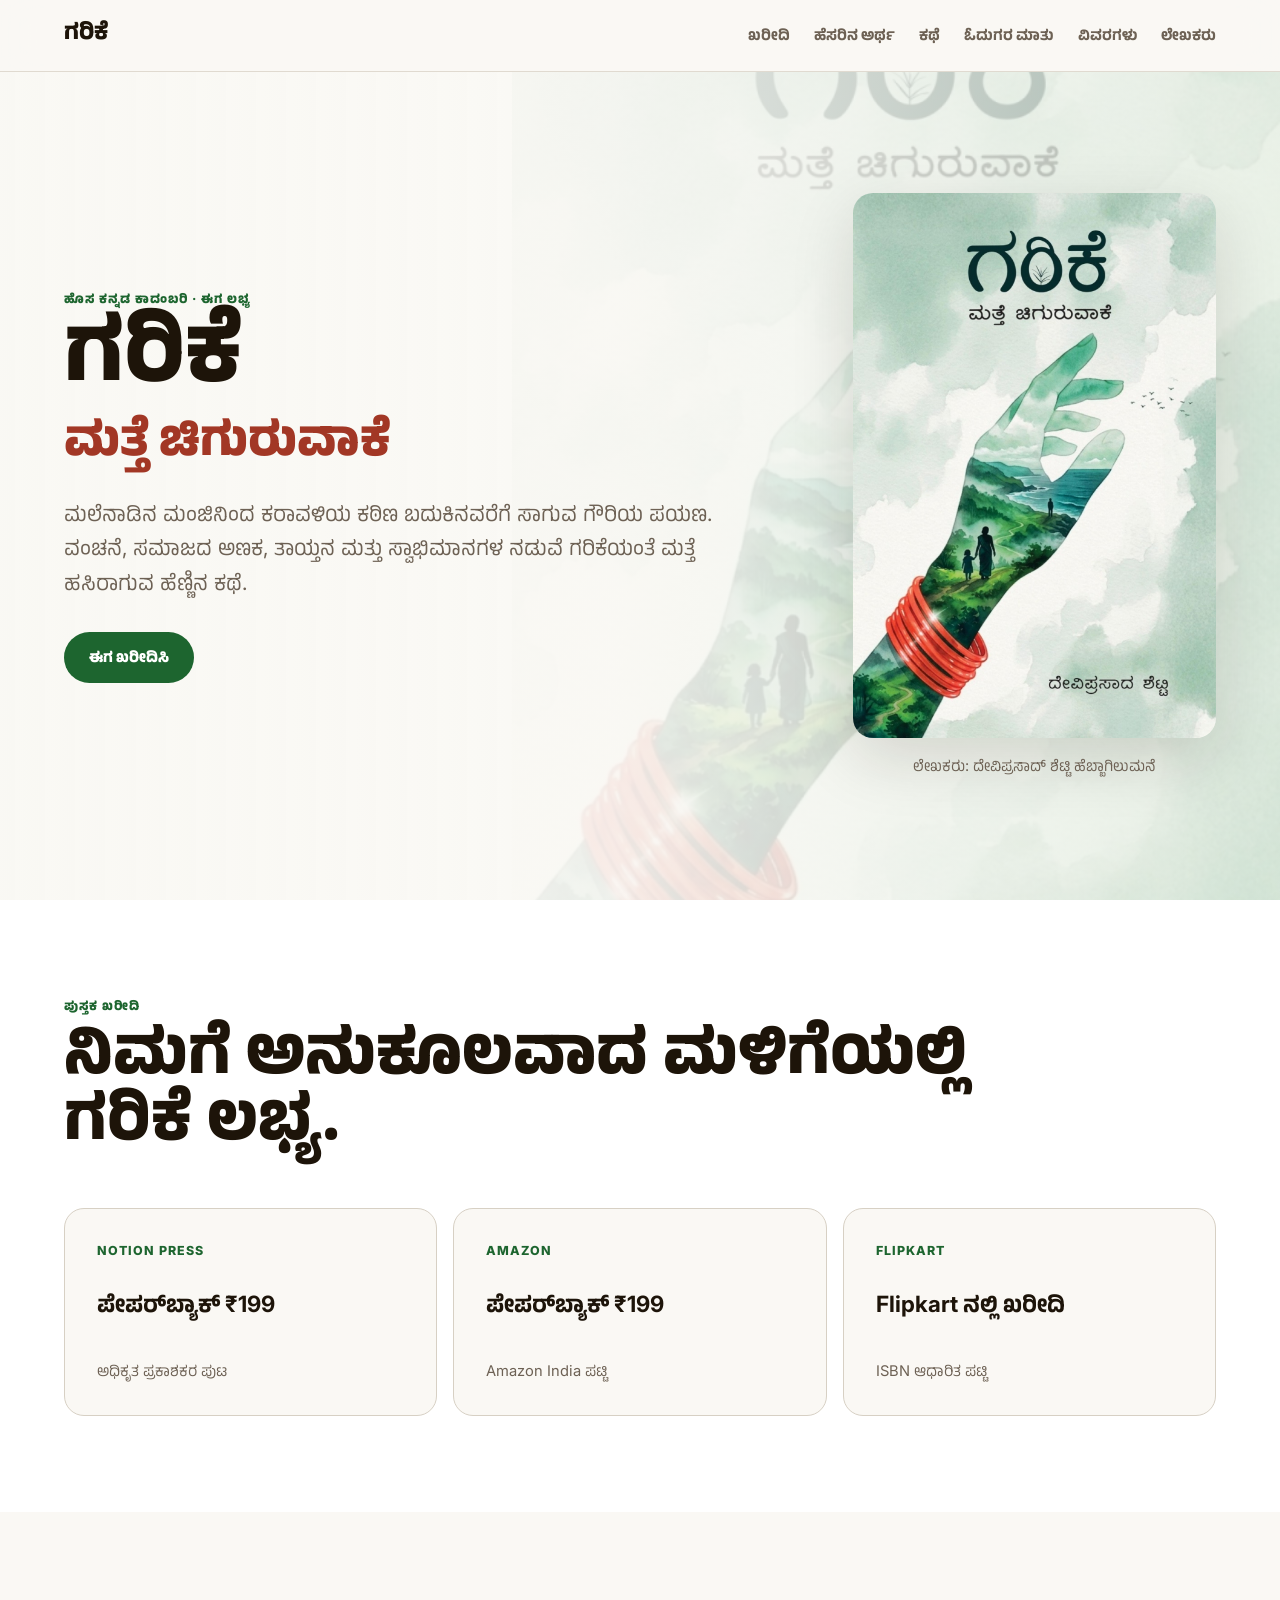
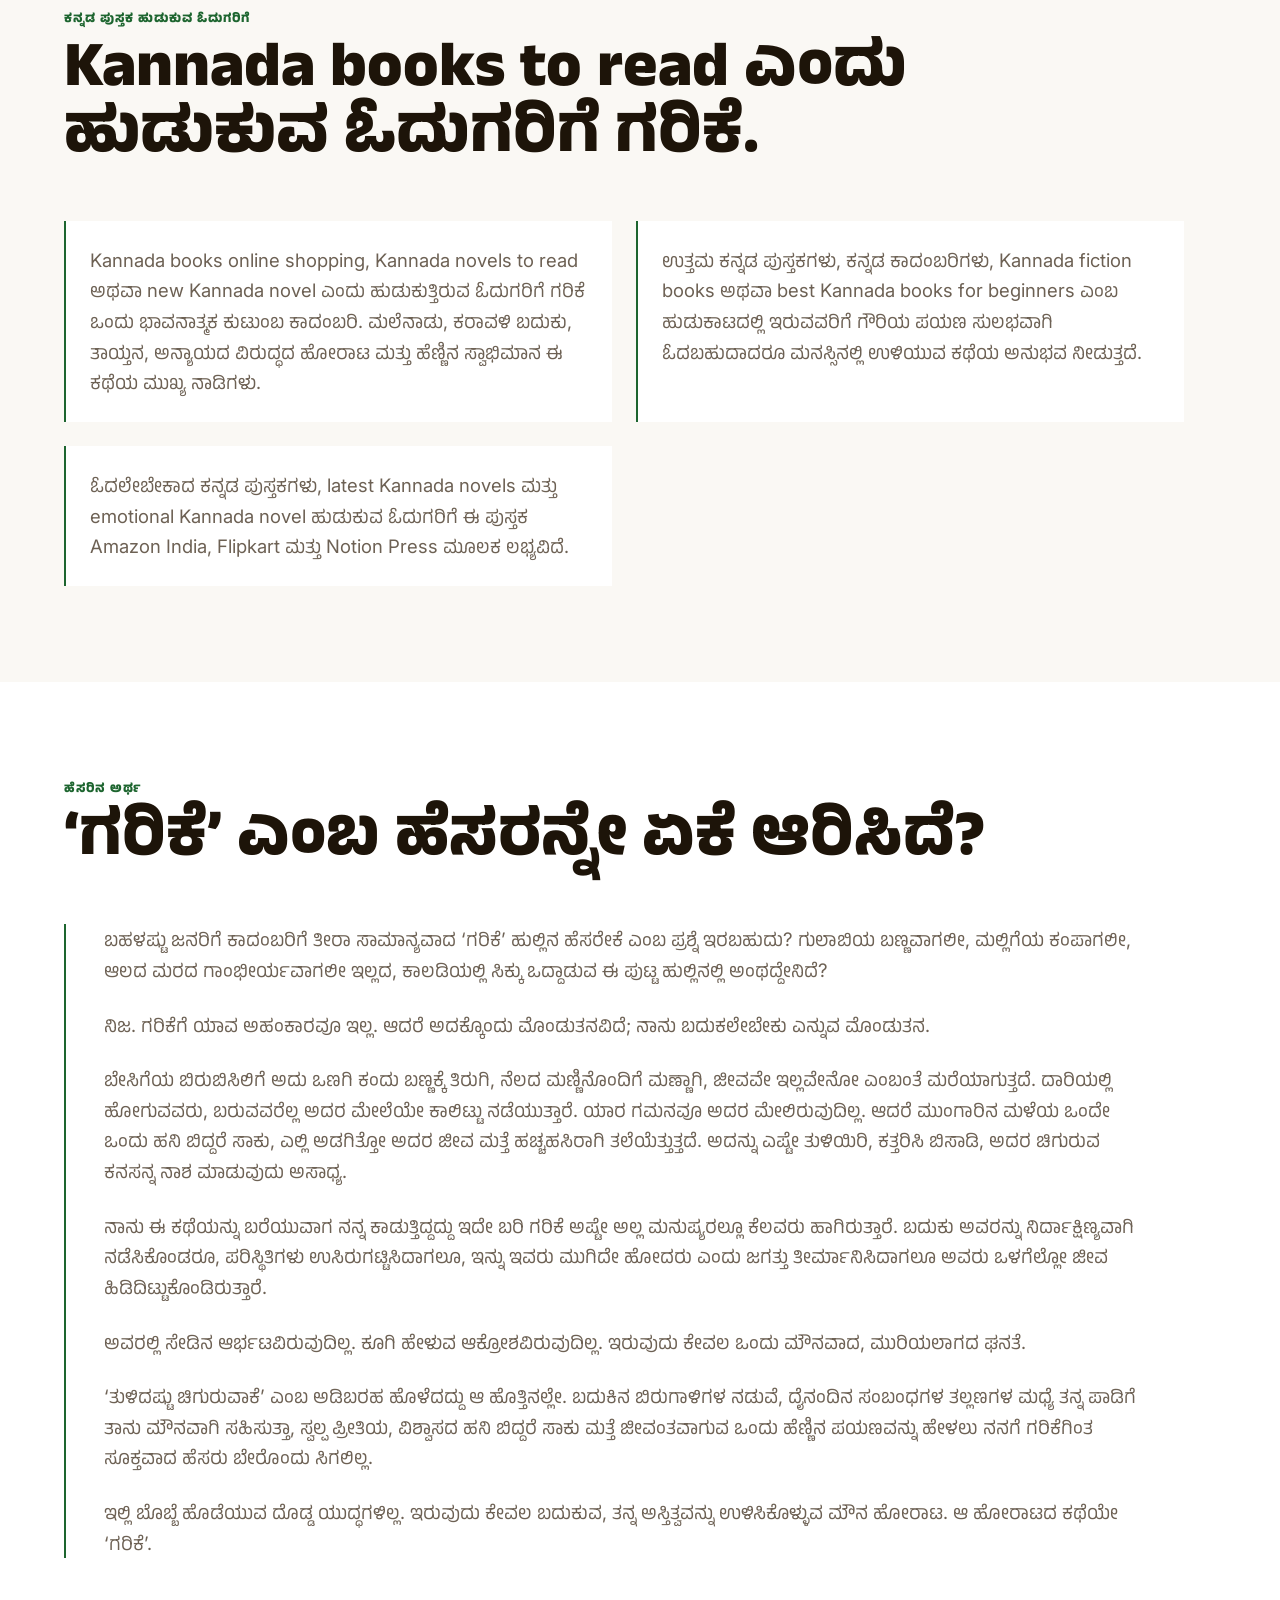
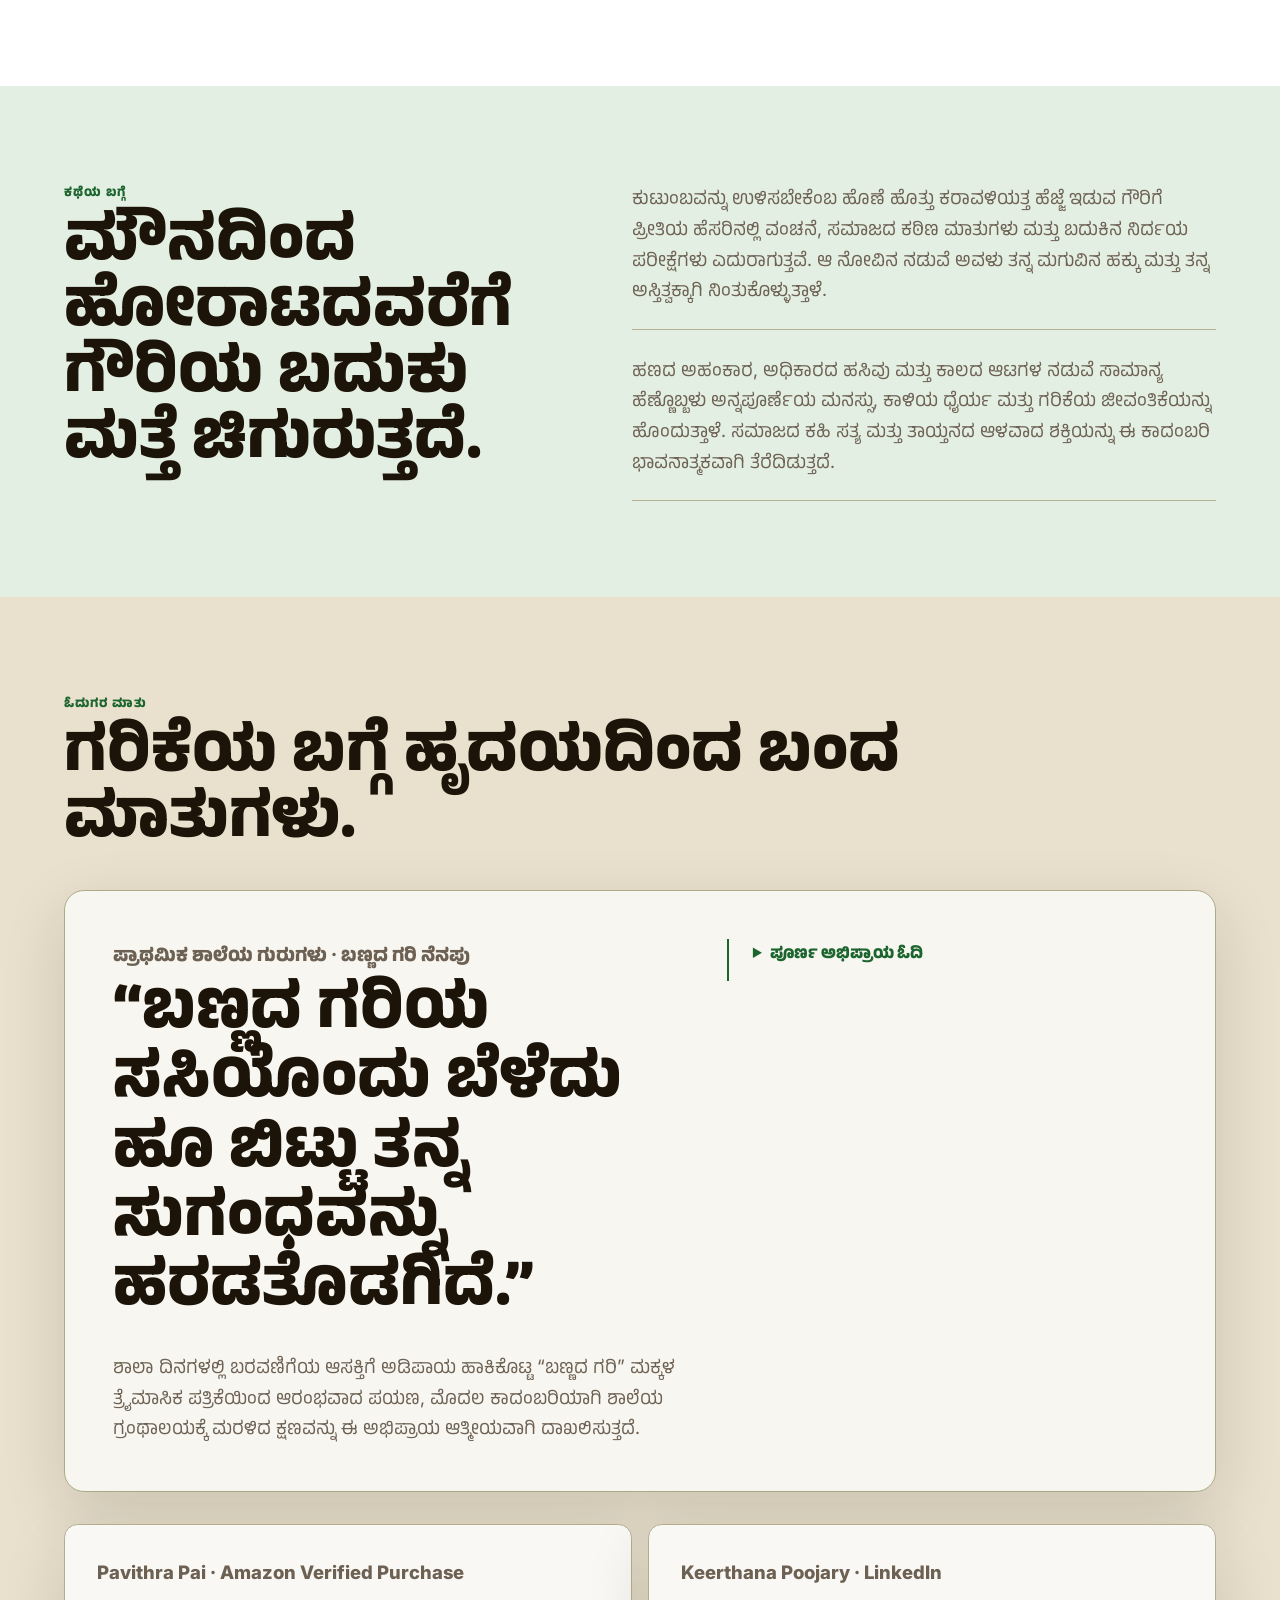
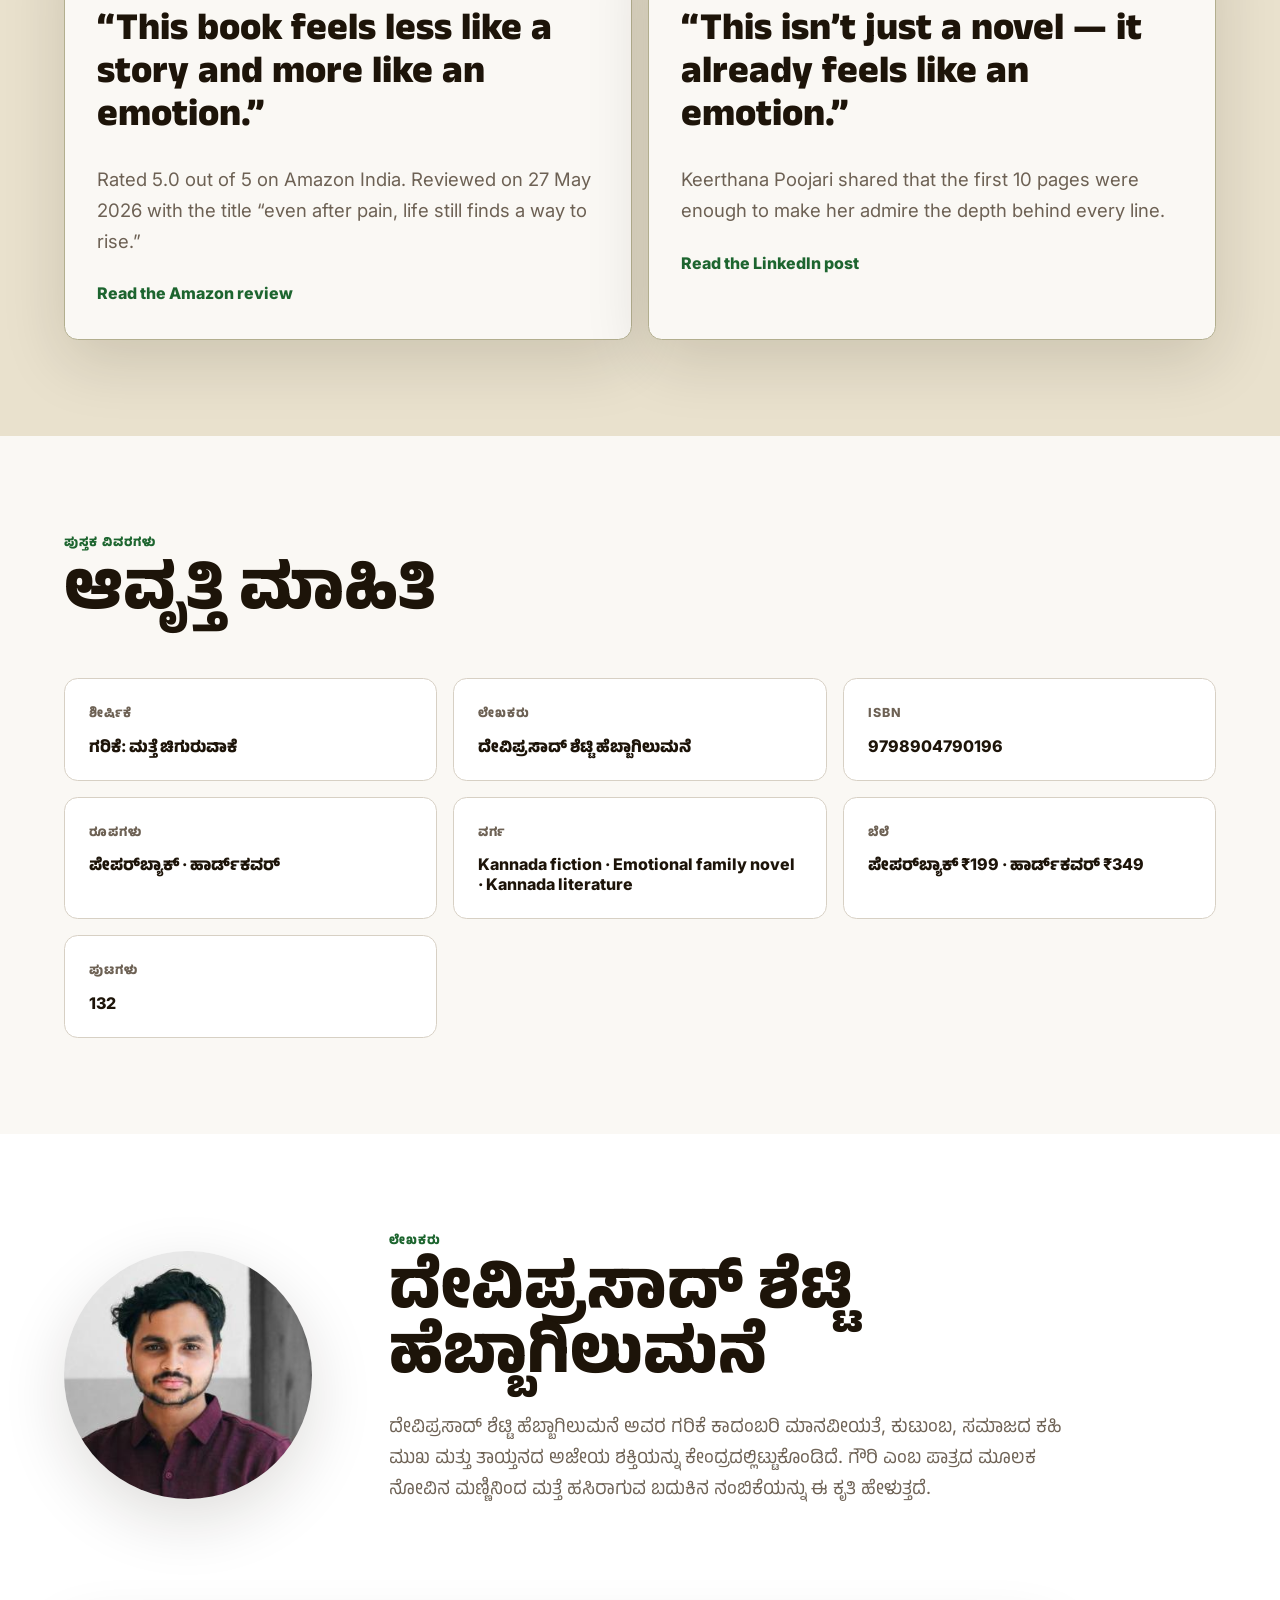
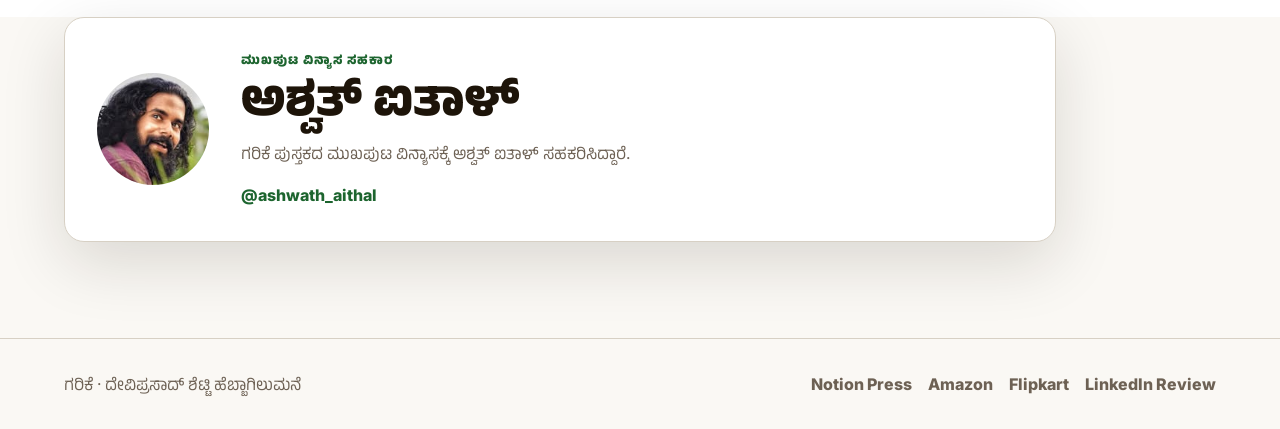
==== commit fe7ae008: "Add teacher review to Garike site" ====
--- a/index.html
+++ b/index.html
@@ -216,8 +216,49 @@
 
     <section class="reviews section-pad" id="reviews" aria-label="Reader reviews">
       <div class="section-head reveal">
-        <p class="eyebrow">Reader Review</p>
-      </div>
+        <p class="eyebrow">ಓದುಗರ ಮಾತು</p>
+        <h2>ಗರಿಕೆಯ ಬಗ್ಗೆ ಹೃದಯದಿಂದ ಬಂದ ಮಾತುಗಳು.</h2>
+      </div>
+      <article class="teacher-review reveal">
+        <div>
+          <p class="review-source">ಪ್ರಾಥಮಿಕ ಶಾಲೆಯ ಗುರುಗಳು · ಬಣ್ಣದ ಗರಿ ನೆನಪು</p>
+          <blockquote>
+            “ಬಣ್ಣದ ಗರಿಯ ಸಸಿಯೊಂದು ಬೆಳೆದು ಹೂ ಬಿಟ್ಟು ತನ್ನ ಸುಗಂಧವನ್ನು ಹರಡತೊಡಗಿದೆ.”
+          </blockquote>
+          <p>
+            ಶಾಲಾ ದಿನಗಳಲ್ಲಿ ಬರವಣಿಗೆಯ ಆಸಕ್ತಿಗೆ ಅಡಿಪಾಯ ಹಾಕಿಕೊಟ್ಟ “ಬಣ್ಣದ ಗರಿ” ಮಕ್ಕಳ ತ್ರೈಮಾಸಿಕ ಪತ್ರಿಕೆಯಿಂದ ಆರಂಭವಾದ ಪಯಣ, ಮೊದಲ ಕಾದಂಬರಿಯಾಗಿ ಶಾಲೆಯ ಗ್ರಂಥಾಲಯಕ್ಕೆ ಮರಳಿದ ಕ್ಷಣವನ್ನು ಈ ಅಭಿಪ್ರಾಯ ಆತ್ಮೀಯವಾಗಿ ದಾಖಲಿಸುತ್ತದೆ.
+          </p>
+        </div>
+        <details class="full-review">
+          <summary>ಪೂರ್ಣ ಅಭಿಪ್ರಾಯ ಓದಿ</summary>
+          <div>
+            <p>
+              ಹೌದು, ಇಂದೇನೋ ಒಂದು ರೀತಿಯ ಸಾರ್ಥಕ ಭಾವ. 13 ವರ್ಷಗಳ ಹಿಂದೆ ಬೈಲೂರಿನ ಶಾಲೆಯಲ್ಲಿ ಆರಂಭಿಸಿದ “ಬಣ್ಣದ ಗರಿ” ಮಕ್ಕಳ ತ್ರೈಮಾಸಿಕ ಪತ್ರಿಕೆಯಿಂದ ಪ್ರೇರಣೆಗೊಂಡು ಬರೆಯುವ ಹವ್ಯಾಸವನ್ನು ರೂಢಿಸಿಕೊಂಡ ಶಿಷ್ಯ ದೇವಿಪ್ರಸಾದ್ ಶೆಟ್ಟಿ ಇಂದು ಶಾಲೆಗೆ ಬಂದು ತನ್ನ ಮೊದಲ ಕಾದಂಬರಿಯನ್ನು ಶಾಲೆಯ ಗ್ರಂಥಾಲಯಕ್ಕೆ ಕೊಡುಗೆಯಾಗಿ ನೀಡಿದಾಗ ತುಂಬಾ ಸಂತೋಷವಾಯಿತು.
+            </p>
+            <p>
+              ತನ್ನ ಕಾದಂಬರಿಯ ಪೆನ್ನುಡಿಯಲ್ಲಿ “ನಾನು ಬರೆಯಲಾರಂಭಿಸಿದ ಪ್ರತಿಯೊಂದು ಅಕ್ಷರದ ಹಿಂದೆಯೂ ನನ್ನ ಶಾಲಾ ದಿನಗಳ ನೆನಪಿದೆ. ನನ್ನ ಬರವಣಿಗೆಯ ಆಸಕ್ತಿಗೆ ಅಡಿಪಾಯ ಹಾಕಿಕೊಟ್ಟ ಪತ್ರಿಕೆ ’ಬಣ್ಣದ ಗರಿ’ಗೆ ನನ್ನ ಹೃತ್ಪೂರ್ವಕ ಕೃತಜ್ಞತೆಗಳು.” ಎಂಬ ಸಾಲು ಮನಸ್ಸಿಗೆ ತಟ್ಟಿತು. ಮಕ್ಕಳಿಗಾಗಿ ಬಣ್ಣದ ಗರಿಯನ್ನು ಹೊರತಂದದ್ದಕ್ಕೆ ಸಾರ್ಥಕ ಭಾವ ಮೂಡಿತು.
+            </p>
+            <p>
+              ಇತ್ತೀಚೆಗೆ ಒಂದು ಪುಸ್ತಕವನ್ನೂ ಒಂದೇ ಗುಟುಕಿಗೆ ಓದಿಲ್ಲ. ಆದರೆ ದೇವಿಪ್ರಸಾದನ “ಗರಿಕೆ – ಮತ್ತೆ ಚಿಗುರುವಾಕೆ” ಎಂಬ 125 ಪುಟಗಳ ಸಣ್ಣ ಕಾದಂಬರಿ ಒಂದೇ ಗುಟುಕಿಗೆ ಓದಿಸಿಕೊಂಡು ಹೋಯಿತು.
+            </p>
+            <p>
+              “ಬೆಟ್ಟದ ಮೇಲಿನ ಹೂವು ದೇವರಿಗೆ, ಕಣಿವೆಯೊಳಗಿನ ಹೂವು ಕಸಕ್ಕೆ. ಆದರೆ ಎರಡೂ ಬಾಡುವುದು ಒಂದೇ ಸೂರ್ಯನ ಕೆಳಗೆ.” ಎಂಬ ಸಾಲಿನೊಂದಿಗೆ ಆರಂಭವಾಗುವ ಕಾದಂಬರಿ, ಕಥಾನಾಯಕಿ ಗೌರಿ ಎಂಬ ಹೆಣ್ಣುಮಗಳು ತನ್ನ ಬಾಳಿನಲ್ಲಿ ಎದುರಿಸಿದ ಕಷ್ಟಗಳಿಗೆ ಎದೆಯೊಡ್ಡಿ ಗರಿಕೆಯಂತೆ ಮತ್ತೆ ಚಿಗುರುವ ಕಥೆಯನ್ನು ಹೇಳುತ್ತದೆ.
+            </p>
+            <p>
+              ಬಡತನವನ್ನು ಕಂಡು ಬೆಳೆದ ದೇವಿಪ್ರಸಾದನಿಗೆ ಈ ಕಥೆ ಸುಲಭವಾಗಿ ಕೈಹಿಡಿದಿರಬಹುದು. ಮಲೆನಾಡು ಮತ್ತು ಕರಾವಳಿಯ ನಡುವೆ ನಡೆಯುವ ಕಥೆಯಲ್ಲಿ ಸಾಧ್ಯವಾದ ಕಡೆಗಳಲ್ಲಿ ಸನ್ನಿವೇಶಕ್ಕೆ ಪೂರಕವಾಗುವಂತೆ ಪ್ರಕೃತಿಯನ್ನು ವರ್ಣಿಸುತ್ತಾ ಕಾದಂಬರಿಗೆ ಮೆರಗು ಹಚ್ಚುವ ಪ್ರಯತ್ನ ಮಾಡಿದ್ದಾನೆ.
+            </p>
+            <p>
+              ಕಥೆ ಒಂದಿಷ್ಟು ಸಿನಿಮೀಯವಾಗಿ ಕಂಡರೂ ಹೊಸ ಓದುಗರಿಗೆ ತುಂಬಾ ಇಷ್ಟವಾಗುತ್ತದೆ. ಕೆಲವು ಕಡೆ ಸನ್ನಿವೇಶಕ್ಕೆ ಪೂರಕವಾದ ತಾತ್ವಿಕ ಸಾಲುಗಳು ಮನಸ್ಸಿಗೆ ತಟ್ಟುತ್ತವೆ.
+            </p>
+            <p>
+              “ಸ್ವಾಭಿಮಾನ ಎಂಬುದು ಬಡವನಿಗೆ ಐಷಾರಾಮಿ ವಸ್ತುವಿದ್ದಂತೆ; ಅದನ್ನು ಉಳಿಸಿಕೊಳ್ಳಲು ಹೋದರೆ ಹೊಟ್ಟೆ ತುಂಬುವುದಿಲ್ಲ.” “ಕಲ್ಲಿನ ದೇವರಿಗೆ ಬಡವನ ಕೂಗು ಕೇಳುವುದೇ ಇಲ್ಲವೇನೋ.” “ಈ ಸಮಾಜ ಹೆಣ್ಣನ್ನು ಶಕ್ತಿ ಎಂದು ಪೂಜಿಸುತ್ತದೆ; ಆದರೆ ಅವಳು ಶಕ್ತಿಯಾಗಿ ನಿಂತಾಗ ಭಯಪಡುತ್ತದೆ. ಅವಳ ಬಾಯಿ ಮುಚ್ಚಿಸುತ್ತದೆ.” ಹೀಗೆ ಅನೇಕ ಸಾಲುಗಳು ಓದುಗರನ್ನು ಚಿಂತನೆಗೆ ಹಚ್ಚುತ್ತವೆ.
+            </p>
+            <p>
+              ಒಂದು ಕಾದಂಬರಿ ಬರೆಯಬೇಕಾದರೆ ಆಳವಾದ ಓದು ಮತ್ತು ಅಧ್ಯಯನ ಬೇಕಾಗುತ್ತದೆ. ಹಾಗೆ ನೋಡಿದರೆ ದೇವಿಪ್ರಸಾದನದ್ದು ಆರಂಭಿಕ ಹೆಜ್ಜೆಯಷ್ಟೇ. ಹೆಚ್ಚು ಅಧ್ಯಯನ ಮತ್ತು ಓದನ್ನು ತನ್ನದಾಗಿಸಿಕೊಂಡರೆ ಒಬ್ಬ ಉತ್ತಮ ಕಥೆಗಾರ ಹಾಗೂ ಕಾದಂಬರಿಕಾರನಾಗಿ ದೇವಿಪ್ರಸಾದ್ ಬೆಳೆಯುವುದರಲ್ಲಿ ಅನುಮಾನವೇ ಇಲ್ಲ.
+            </p>
+          </div>
+        </details>
+      </article>
       <div class="review-grid">
         <article class="review-card reveal">
           <p class="review-source">Pavithra Pai · Amazon Verified Purchase</p>
--- a/styles.css
+++ b/styles.css
@@ -385,7 +385,56 @@
 }
 
 .reviews .section-head {
+  margin-bottom: var(--space-xl);
+}
+
+.teacher-review {
+  display: grid;
+  grid-template-columns: minmax(0, 0.9fr) minmax(18rem, 0.7fr);
+  gap: clamp(var(--space-lg), 4vw, var(--space-2xl));
+  align-items: start;
+  margin-bottom: var(--space-xl);
+  padding: clamp(var(--space-lg), 4vw, var(--space-2xl));
+  border: var(--rule-thin) solid color-mix(in oklch, var(--color-accent) 32%, var(--color-line));
+  border-radius: var(--radius-lg);
+  background: color-mix(in oklch, var(--color-page) 82%, var(--color-soft));
+  box-shadow: var(--shadow-soft);
+}
+
+.teacher-review blockquote {
+  margin: 0 0 var(--space-lg);
+  color: var(--color-ink);
+  font-family: var(--font-display);
+  font-size: clamp(2rem, 5vw, 4rem);
+  font-weight: 800;
+  line-height: 1.08;
+}
+
+.teacher-review p,
+.full-review p {
+  color: var(--color-muted);
+  font-size: var(--text-lg);
+}
+
+.teacher-review > div > p:last-child,
+.full-review p:last-child {
+  margin-bottom: 0;
+}
+
+.full-review {
+  border-left: var(--rule-heavy) solid var(--color-accent);
+  padding-left: var(--space-lg);
+}
+
+.full-review summary {
   margin-bottom: var(--space-md);
+  color: var(--color-accent);
+  cursor: pointer;
+  font-weight: 800;
+}
+
+.full-review summary::marker {
+  color: var(--color-accent);
 }
 
 .review-grid {
@@ -426,6 +475,18 @@
 }
 
 @media (max-width: 760px) {
+  .teacher-review {
+    grid-template-columns: 1fr;
+  }
+
+  .teacher-review blockquote {
+    font-size: clamp(1.8rem, 10vw, 3rem);
+  }
+
+  .full-review {
+    padding-left: var(--space-md);
+  }
+
   .review-grid {
     grid-template-columns: 1fr;
   }
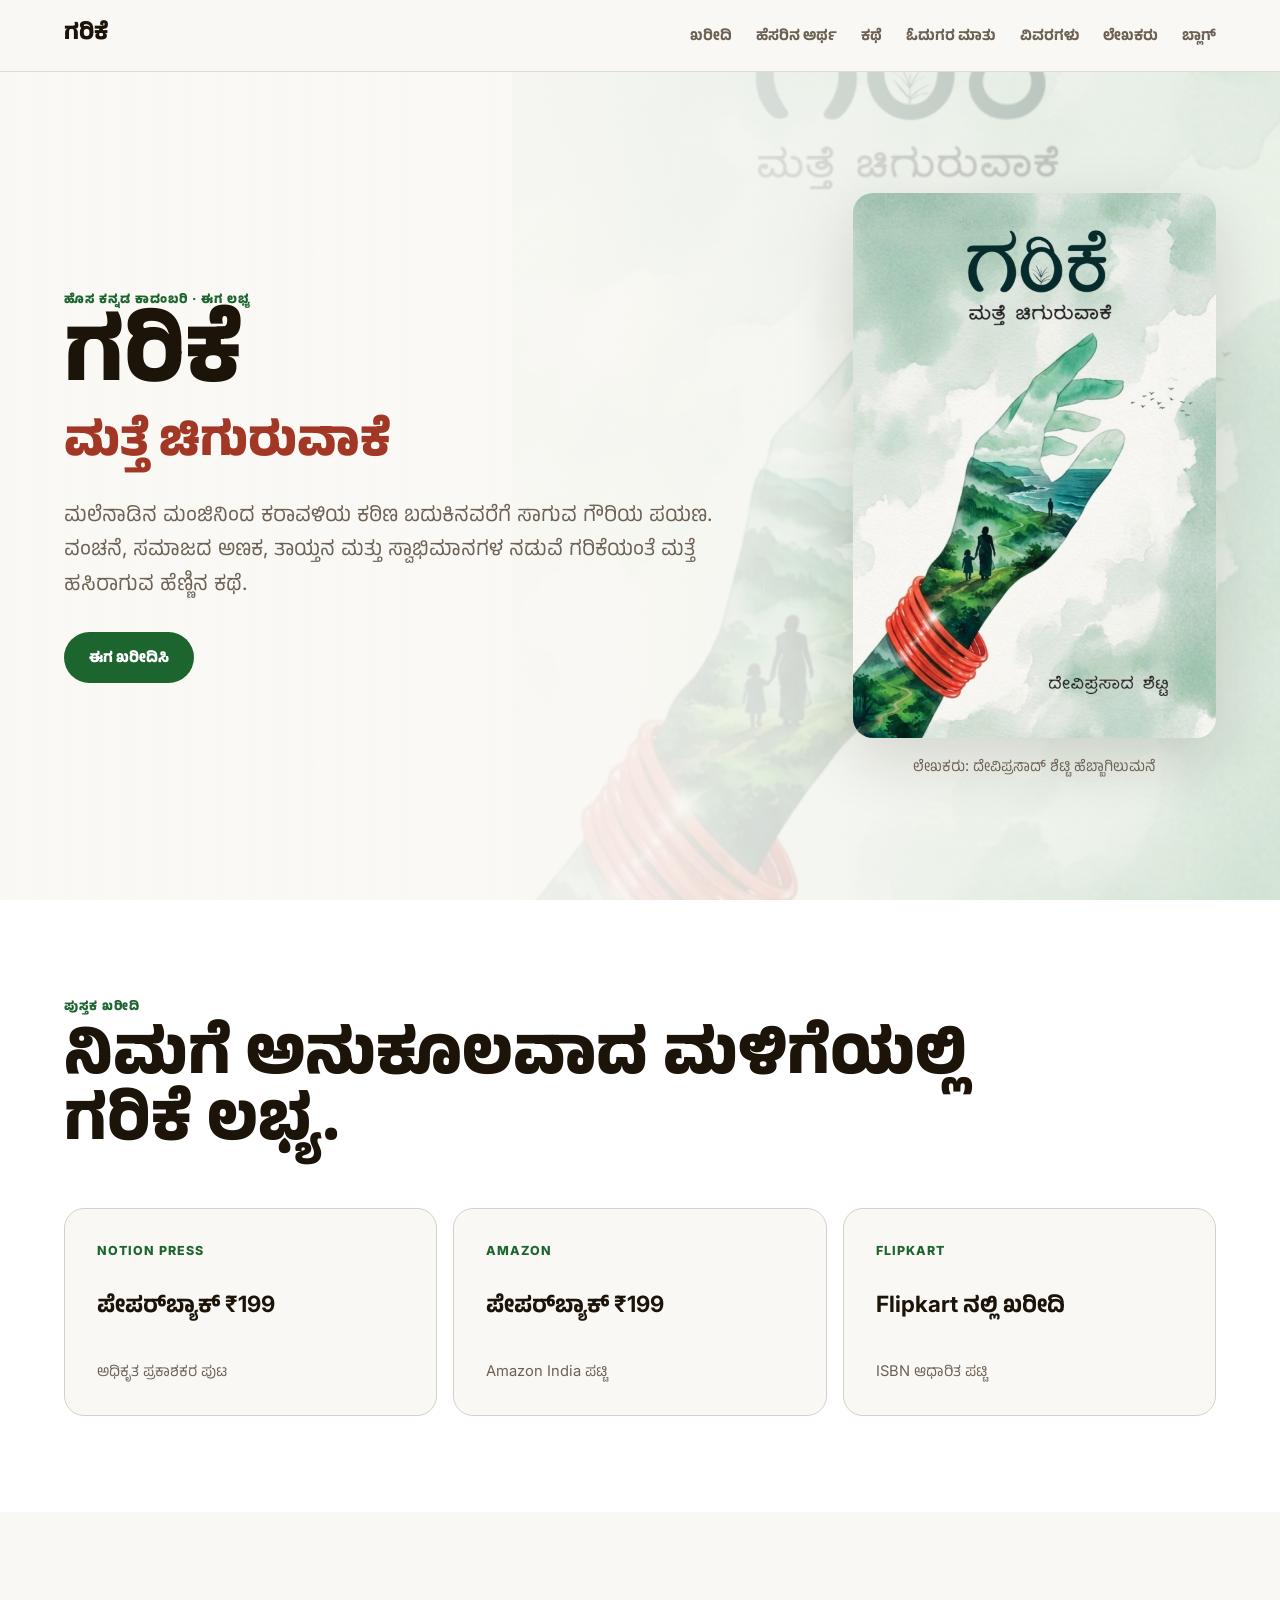
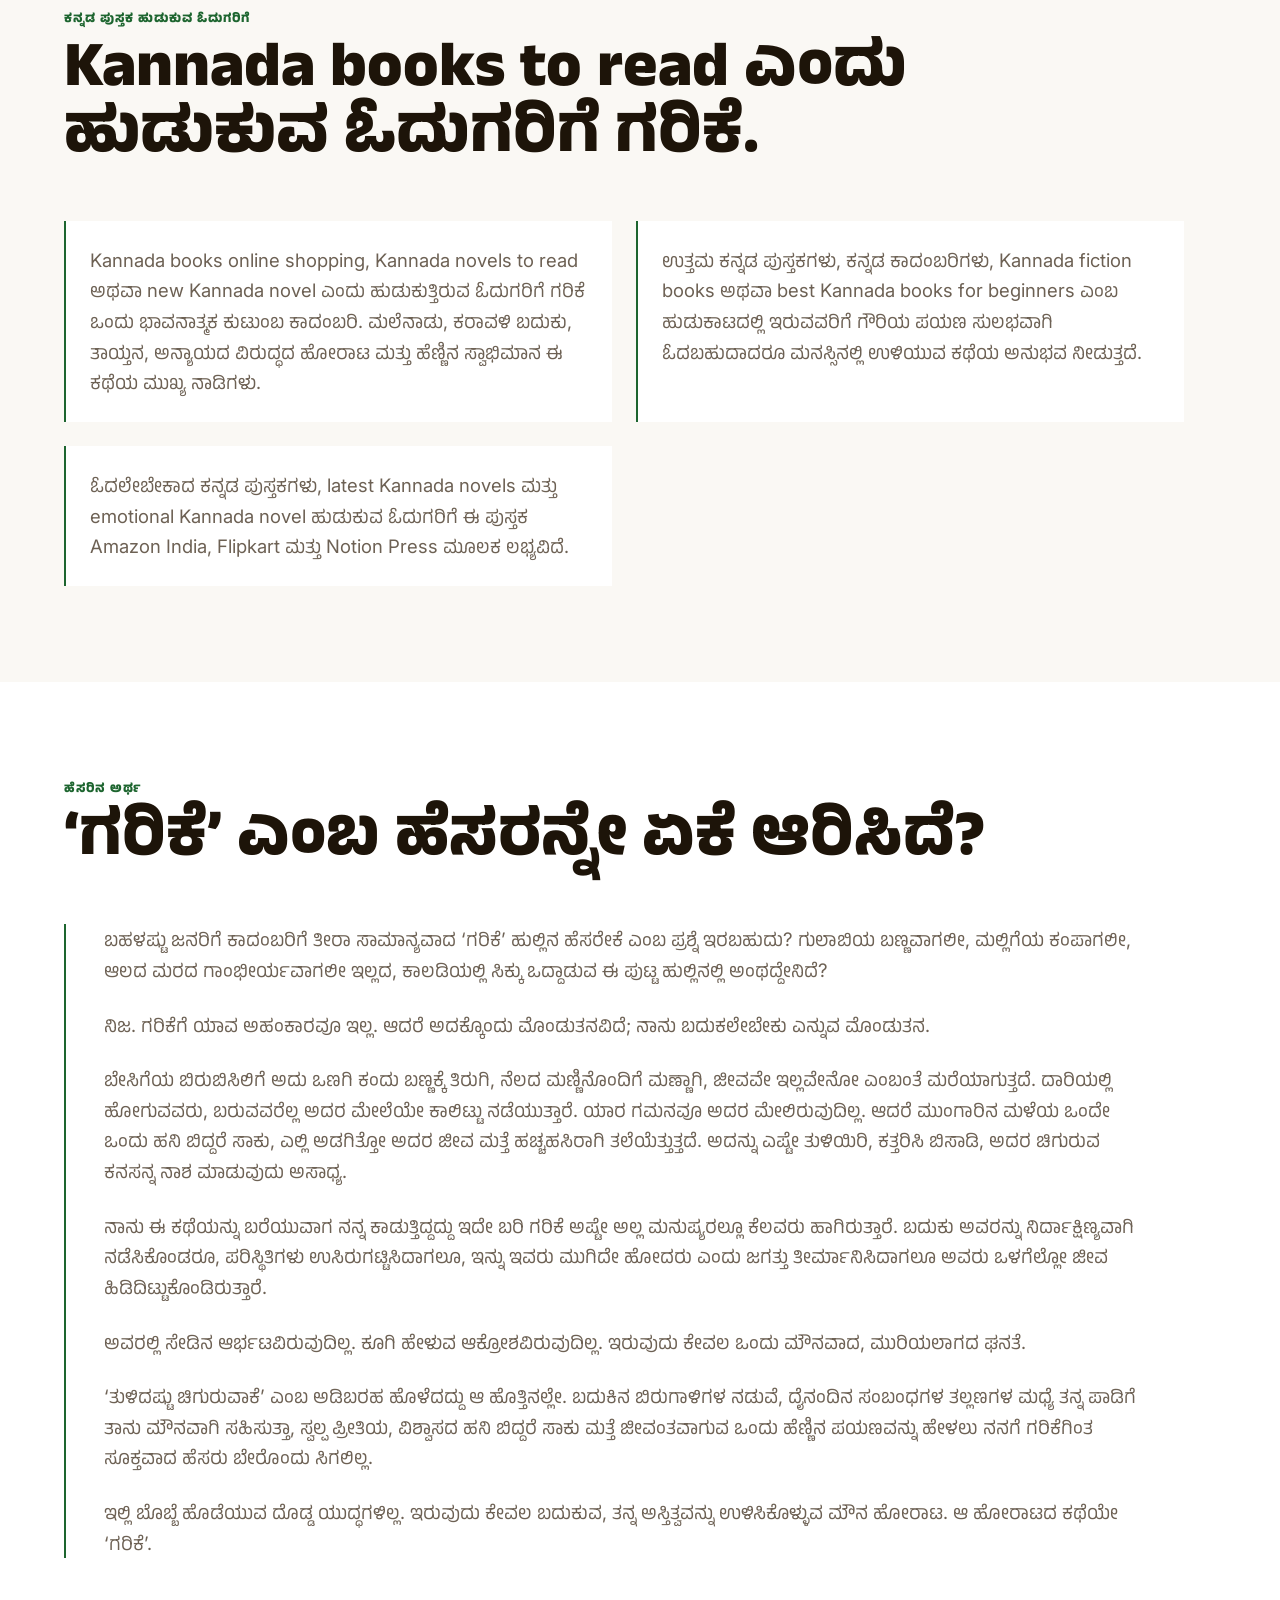
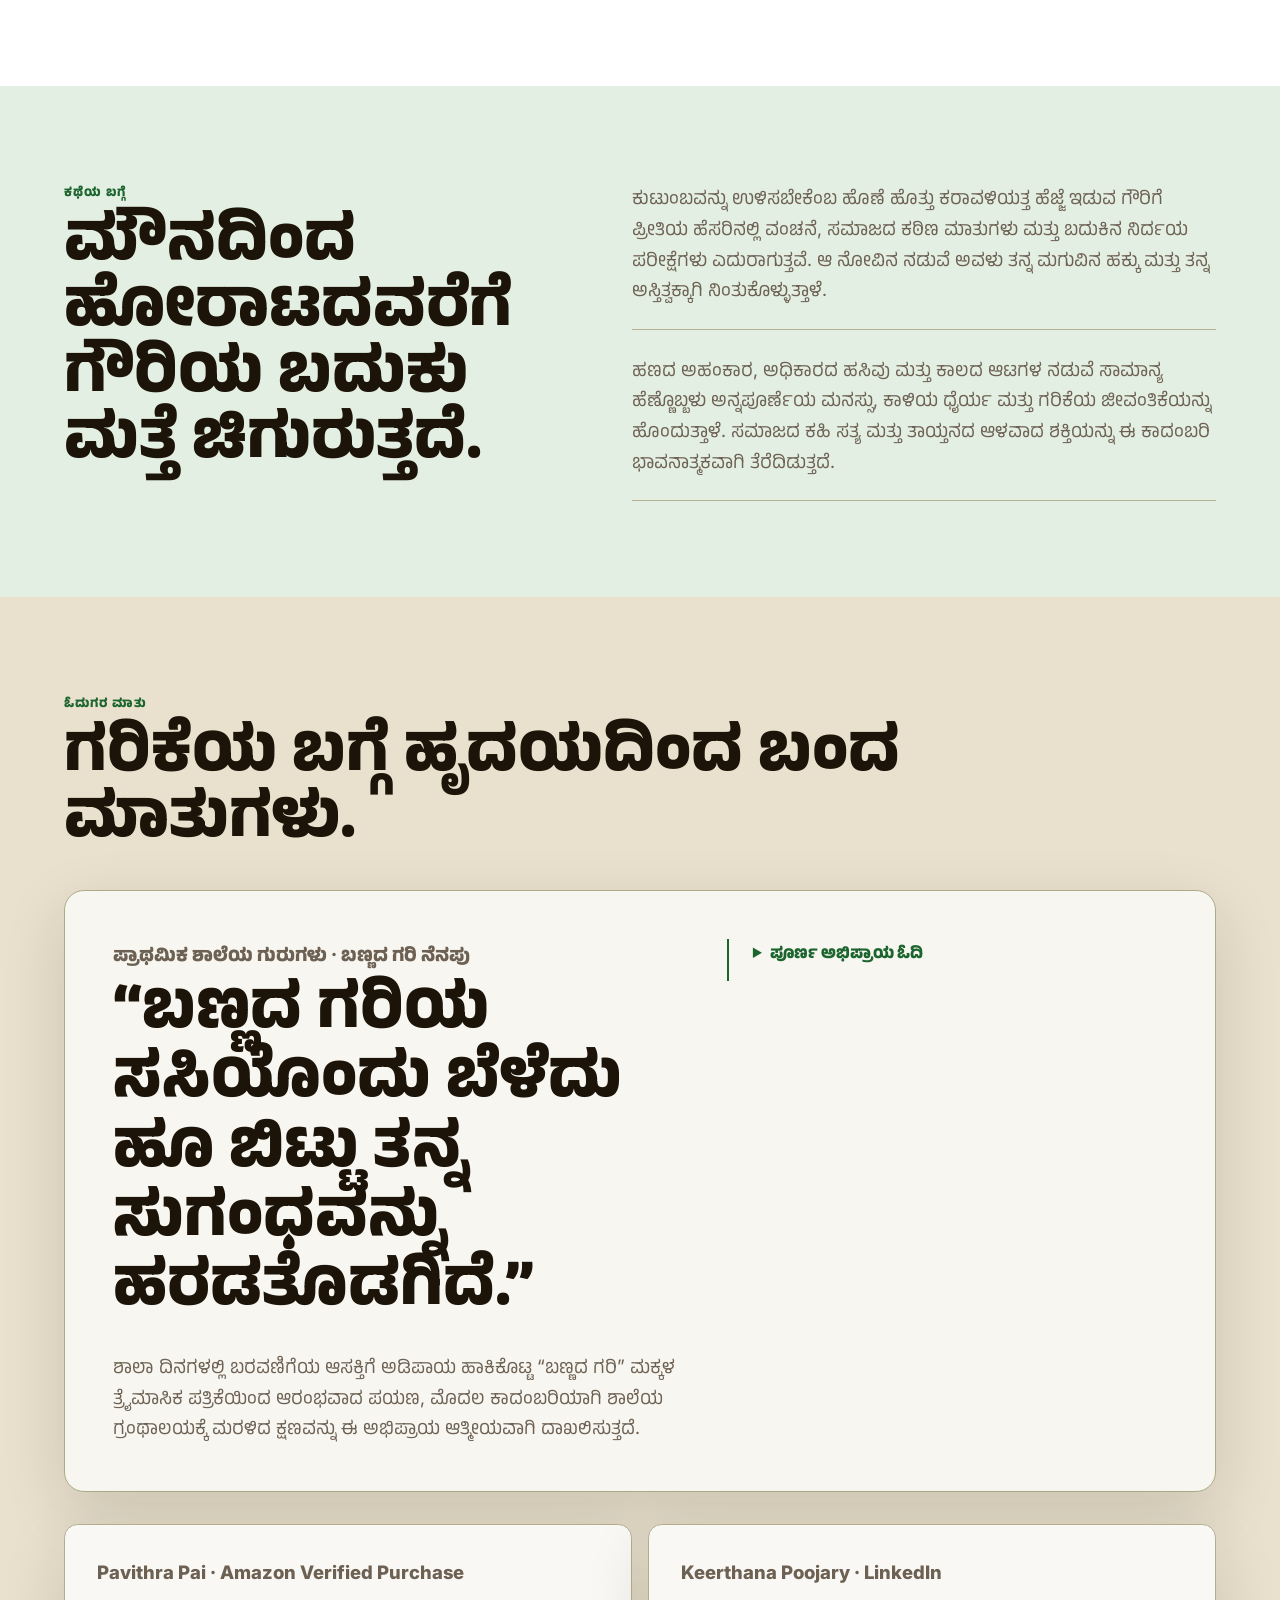
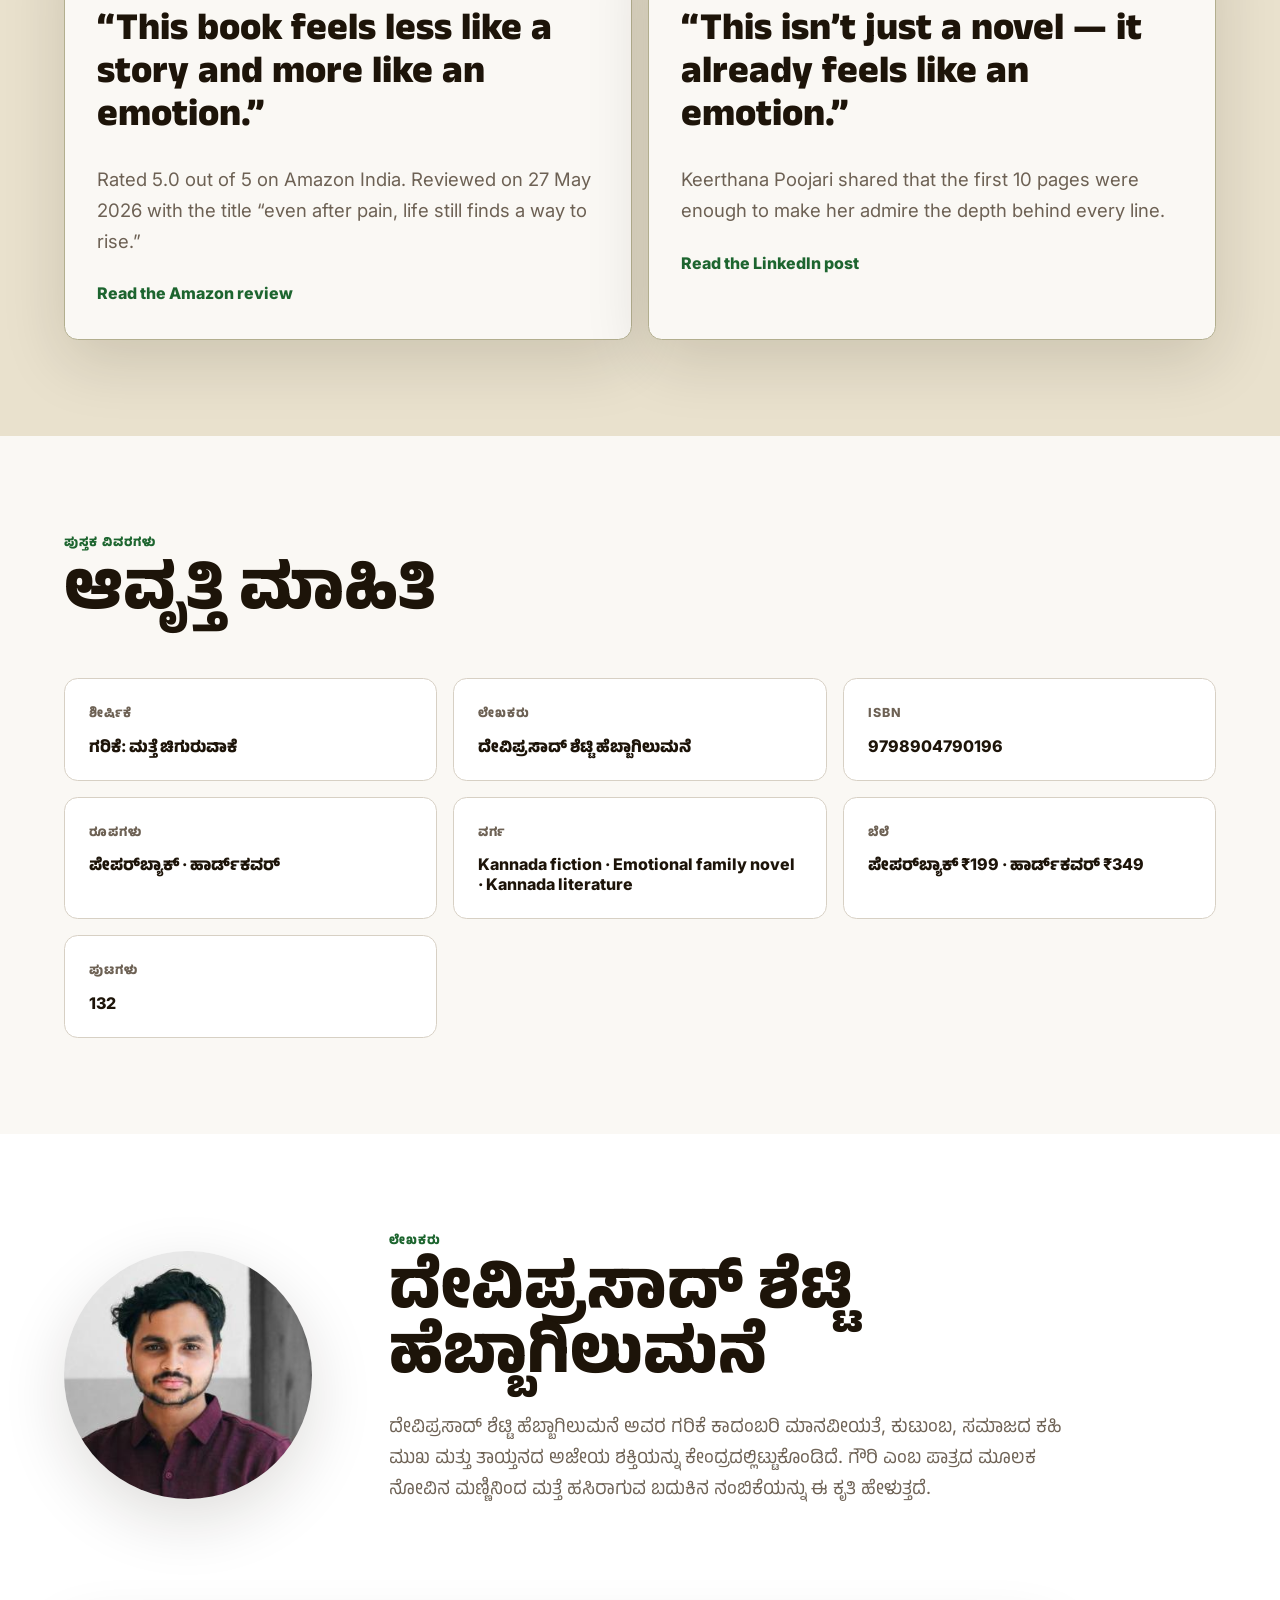
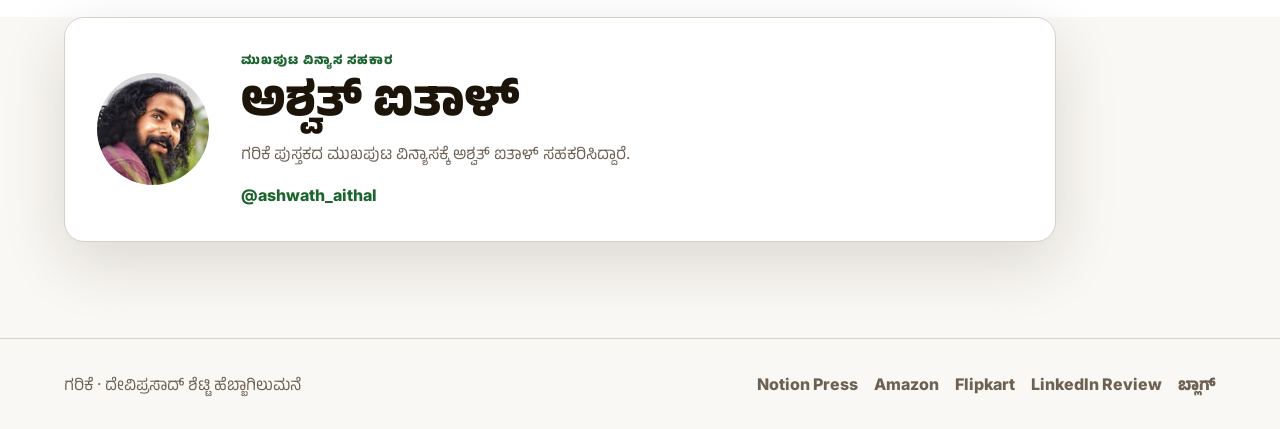
==== commit 92d0e3c4: "SEO: add blog with 4 Kannada articles, FAQ schema, robots.txt, improved sitemap, internal links" ====
--- a/index.html
+++ b/index.html
@@ -8,6 +8,8 @@
   <meta name="robots" content="index, follow, max-image-preview:large">
   <meta name="keywords" content="Kannada books to read, Kannada novels to read, Kannada books online, Kannada books online shopping, new Kannada novel, latest Kannada novels, Kannada fiction books, best Kannada books for beginners, Kannada literature books, emotional Kannada novel, family Kannada novel, Garike book, Deviprasad Shetty, ಕನ್ನಡ ಪುಸ್ತಕಗಳು, ಕನ್ನಡ ಕಾದಂಬರಿಗಳು, ಓದಲೇಬೇಕಾದ ಕನ್ನಡ ಪುಸ್ತಕಗಳು">
   <link rel="canonical" href="https://deviprasadshetty-dev.github.io/garike/">
+  <link rel="pingback" href="https://deviprasadshetty-dev.github.io/garike/">
+  <link rel="alternate" hreflang="kn" href="https://deviprasadshetty-dev.github.io/garike/">
   <meta property="og:type" content="book">
   <meta property="og:title" content="ಗರಿಕೆ | New Kannada Novel Book">
   <meta property="og:description" content="ಗೌರಿಯ ಬದುಕು, ತಾಯ್ತನ, ಸ್ವಾಭಿಮಾನ ಮತ್ತು ಮತ್ತೆ ಚಿಗುರುವ ಧೈರ್ಯದ ಹೊಸ ಕನ್ನಡ ಕಾದಂಬರಿ. Amazon, Flipkart ಮತ್ತು Notion Press ನಲ್ಲಿ ಲಭ್ಯ.">
@@ -75,6 +77,70 @@
   }
 }
   </script>
+  <script type="application/ld+json">
+  {
+    "@context": "https://schema.org",
+    "@type": "FAQPage",
+    "mainEntity": [
+      {
+        "@type": "Question",
+        "name": "ಗರಿಕೆ ಕಾದಂಬರಿ ಯಾವ ಭಾಷೆಯಲ್ಲಿದೆ?",
+        "acceptedAnswer": {
+          "@type": "Answer",
+          "text": "ಗರಿಕೆ ಕಾದಂಬರಿ ಸಂಪೂರ್ಣ ಕನ್ನಡ ಭಾಷೆಯಲ್ಲಿದೆ."
+        }
+      },
+      {
+        "@type": "Question",
+        "name": "ಗರಿಕೆ ಪುಸ್ತಕ ಎಷ್ಟು ಪುಟಗಳಿವೆ?",
+        "acceptedAnswer": {
+          "@type": "Answer",
+          "text": "ಗರಿಕೆ ಕಾದಂಬರಿ 132 ಪುಟಗಳನ್ನು ಹೊಂದಿದೆ."
+        }
+      },
+      {
+        "@type": "Question",
+        "name": "ಗರಿಕೆ ಪುಸ್ತಕದ ಬೆಲೆ ಎಷ್ಟು?",
+        "acceptedAnswer": {
+          "@type": "Answer",
+          "text": "ಪೇಪರ್‌ಬ್ಯಾಕ್ ಆವೃತ್ತಿ ₹199 ಮತ್ತು ಹಾರ್ಡ್‌ಕವರ್ ಆವೃತ್ತಿ ₹349."
+        }
+      },
+      {
+        "@type": "Question",
+        "name": "ಗರಿಕೆ ಪುಸ್ತಕ ಎಲ್ಲಿ ಲಭ್ಯ?",
+        "acceptedAnswer": {
+          "@type": "Answer",
+          "text": "ಗರಿಕೆ Amazon India, Flipkart ಮತ್ತು Notion Press ನಲ್ಲಿ ಲಭ್ಯವಿದೆ."
+        }
+      },
+      {
+        "@type": "Question",
+        "name": "ಗರಿಕೆ ಲೇಖಕರು ಯಾರು?",
+        "acceptedAnswer": {
+          "@type": "Answer",
+          "text": "ಗರಿಕೆ ಕಾದಂಬರಿಯ ಲೇಖಕರು ದೇವಿಪ್ರಸಾದ್ ಶೆಟ್ಟಿ ಹೆಬ್ಬಾಗಿಲುಮನೆ."
+        }
+      },
+      {
+        "@type": "Question",
+        "name": "ಗರಿಕೆ ಕಾದಂಬರಿಯ ಶೀರ್ಷಿಕೆಯ ಅರ್ಥವೇನು?",
+        "acceptedAnswer": {
+          "@type": "Answer",
+          "text": "'ಗರಿಕೆ' ಎಂದರೆ ಬರಿಗಾಲಿನಲ್ಲಿ ನೆಲದ ಮೇಲೆ ಬೆಳೆಯುವ ಒಂದು ಬಗೆಯ ಹುಲ್ಲು. ಇದು ತುಳಿದಷ್ಟೂ ಮತ್ತೆ ಚಿಗುರುವ ಗುಣವನ್ನು ಹೊಂದಿದೆ. ಕಾದಂಬರಿಯ ನಾಯಕಿ ಗೌರಿಯ ಬದುಕಿನ ಹೋರಾಟ ಮತ್ತು ಮತ್ತೆ ಚಿಗುರುವ ಶಕ್ತಿಯನ್ನು ಈ ಹೆಸರು ಸಂಕೇತಿಸುತ್ತದೆ."
+        }
+      },
+      {
+        "@type": "Question",
+        "name": "Is Garike available in English?",
+        "acceptedAnswer": {
+          "@type": "Answer",
+          "text": "No, Garike (ಗರಿಕೆ) is currently published only in Kannada."
+        }
+      }
+    ]
+  }
+  </script>
   <!-- Google tag (gtag.js) -->
   <script async src="https://www.googletagmanager.com/gtag/js?id=G-C2QEMDRJJS"></script>
   <script>
@@ -101,6 +167,7 @@
       <a href="#reviews">ಓದುಗರ ಮಾತು</a>
       <a href="#details">ವಿವರಗಳು</a>
       <a href="#author">ಲೇಖಕರು</a>
+      <a href="blog/index.html">ಬ್ಲಾಗ್</a>
     </nav>
   </header>
 
@@ -351,6 +418,7 @@
       <a href="https://www.amazon.in/Garike-%E0%B2%97%E0%B2%B0%E0%B2%BF%E0%B2%95%E0%B3%86-Deviprasad-Shetty-hebbagilumane/dp/B0H1XQVRCG" target="_blank" rel="noopener">Amazon</a>
       <a href="https://www.flipkart.com/garike/p/itm26f7aebade618?pid=9798904790196&amp;affid=editornoti" target="_blank" rel="noopener">Flipkart</a>
       <a href="https://www.linkedin.com/posts/keerthana-poojari-159796291_started-reading-gauri-by-deviprasad-shetty-activity-7465423333895856128-z7-V?utm_source=share&amp;utm_medium=member_android&amp;rcm=ACoAAEbF5lUBE7_7r8joxCEUceAuQq1EP86vNkY" target="_blank" rel="noopener noreferrer">LinkedIn Review</a>
+      <a href="blog/index.html">ಬ್ಲಾಗ್</a>
     </div>
   </footer>
 
